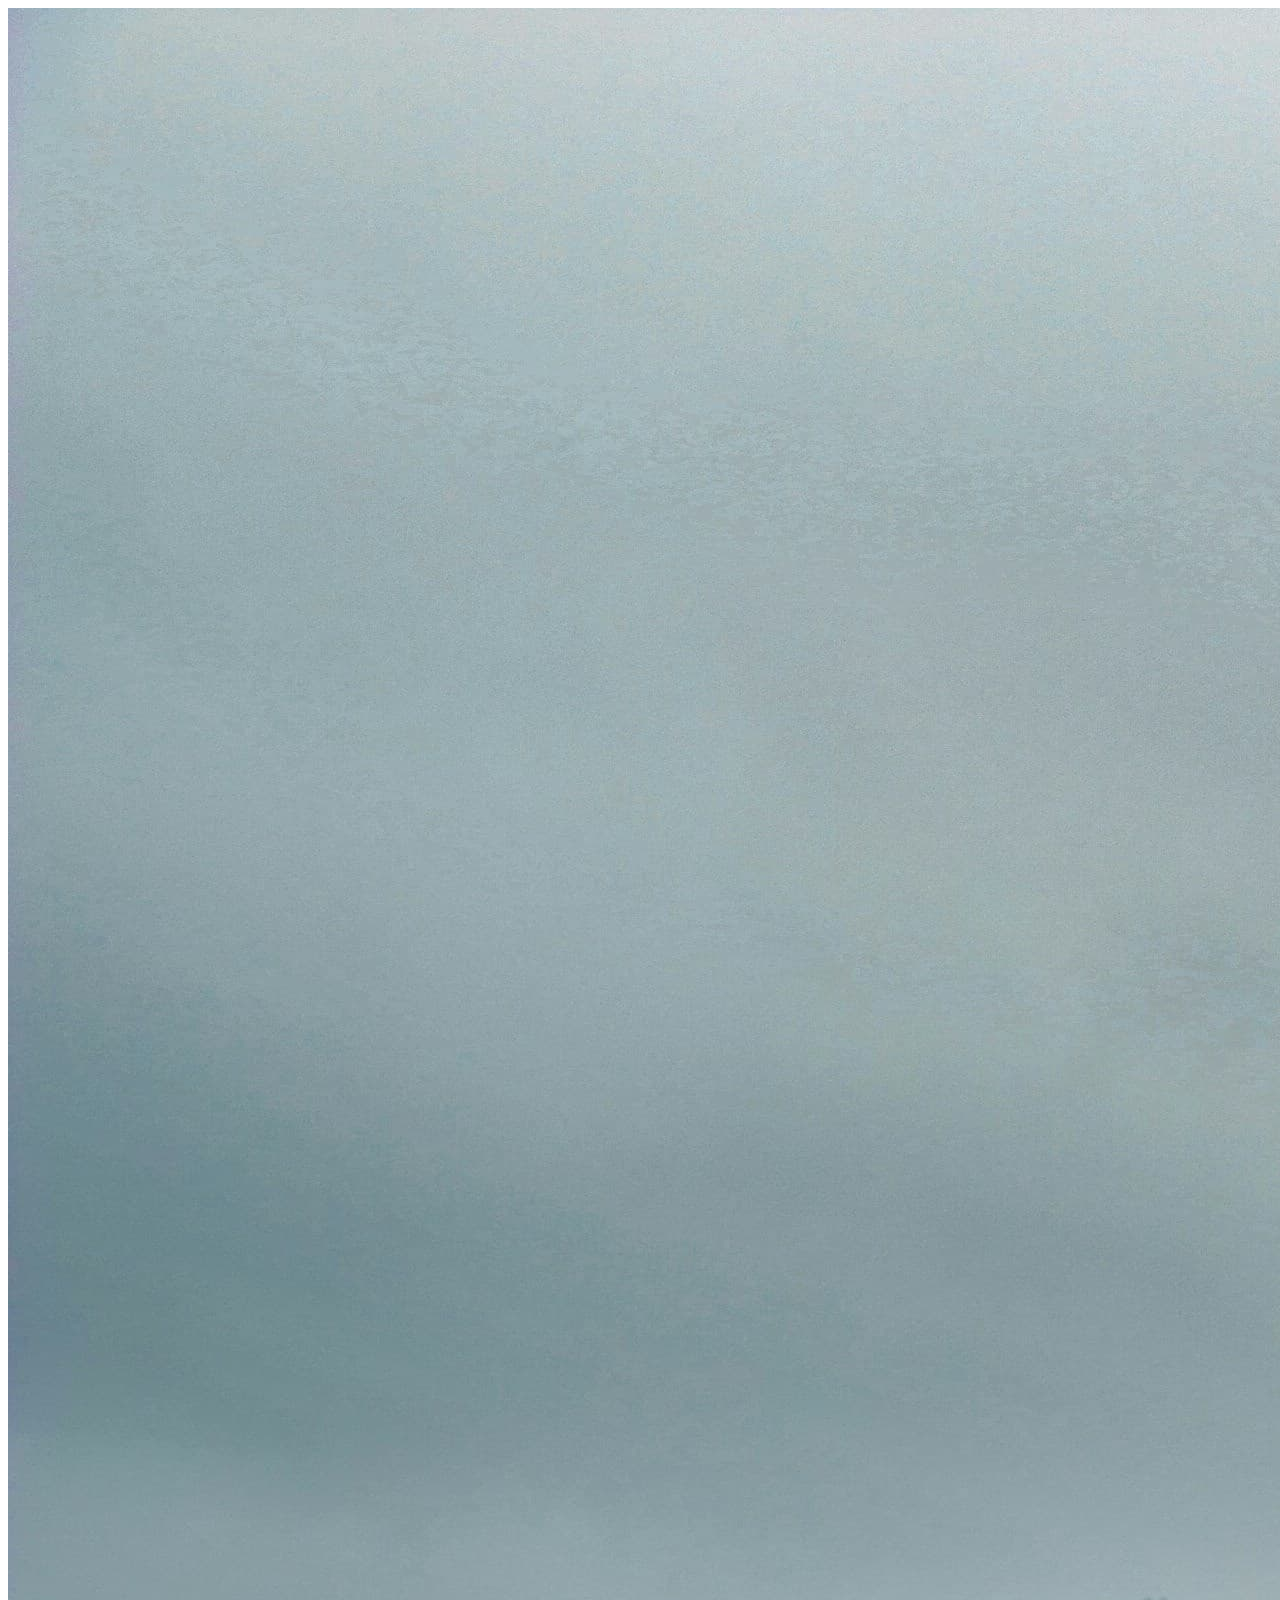
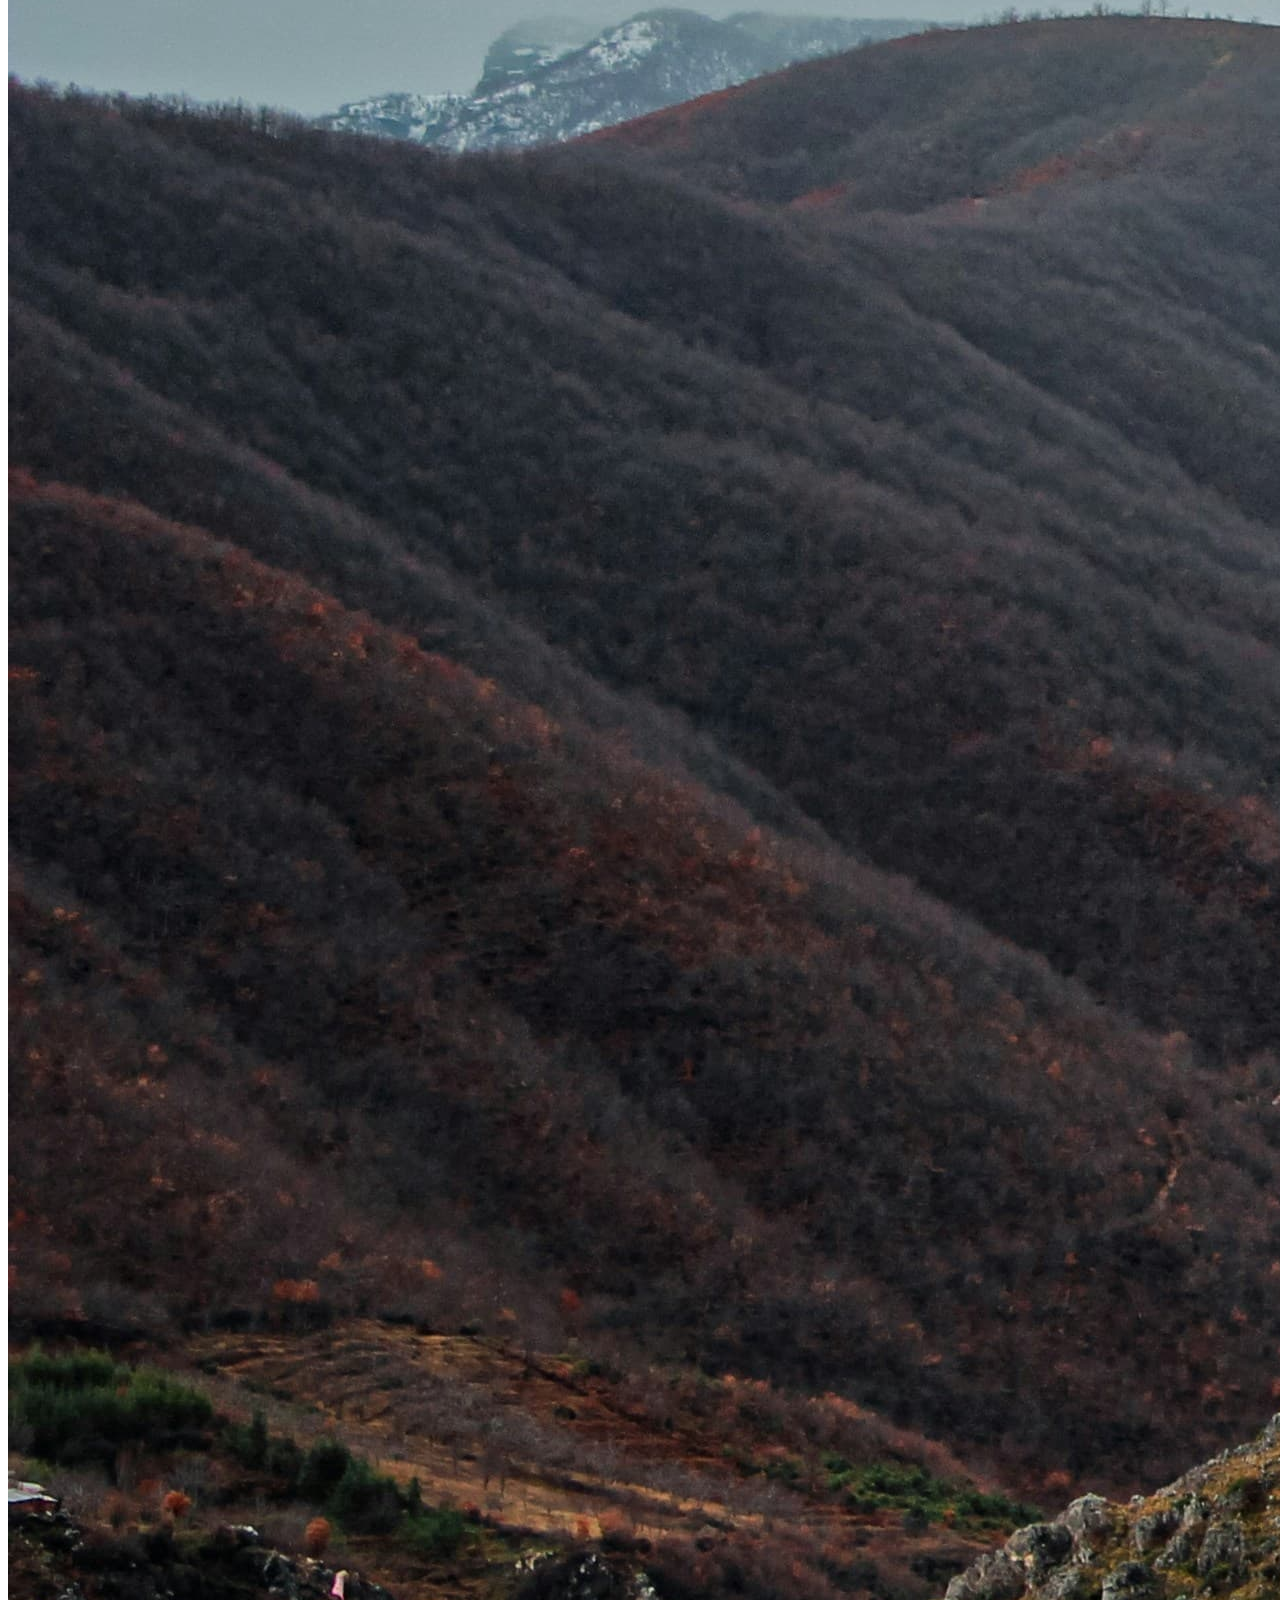
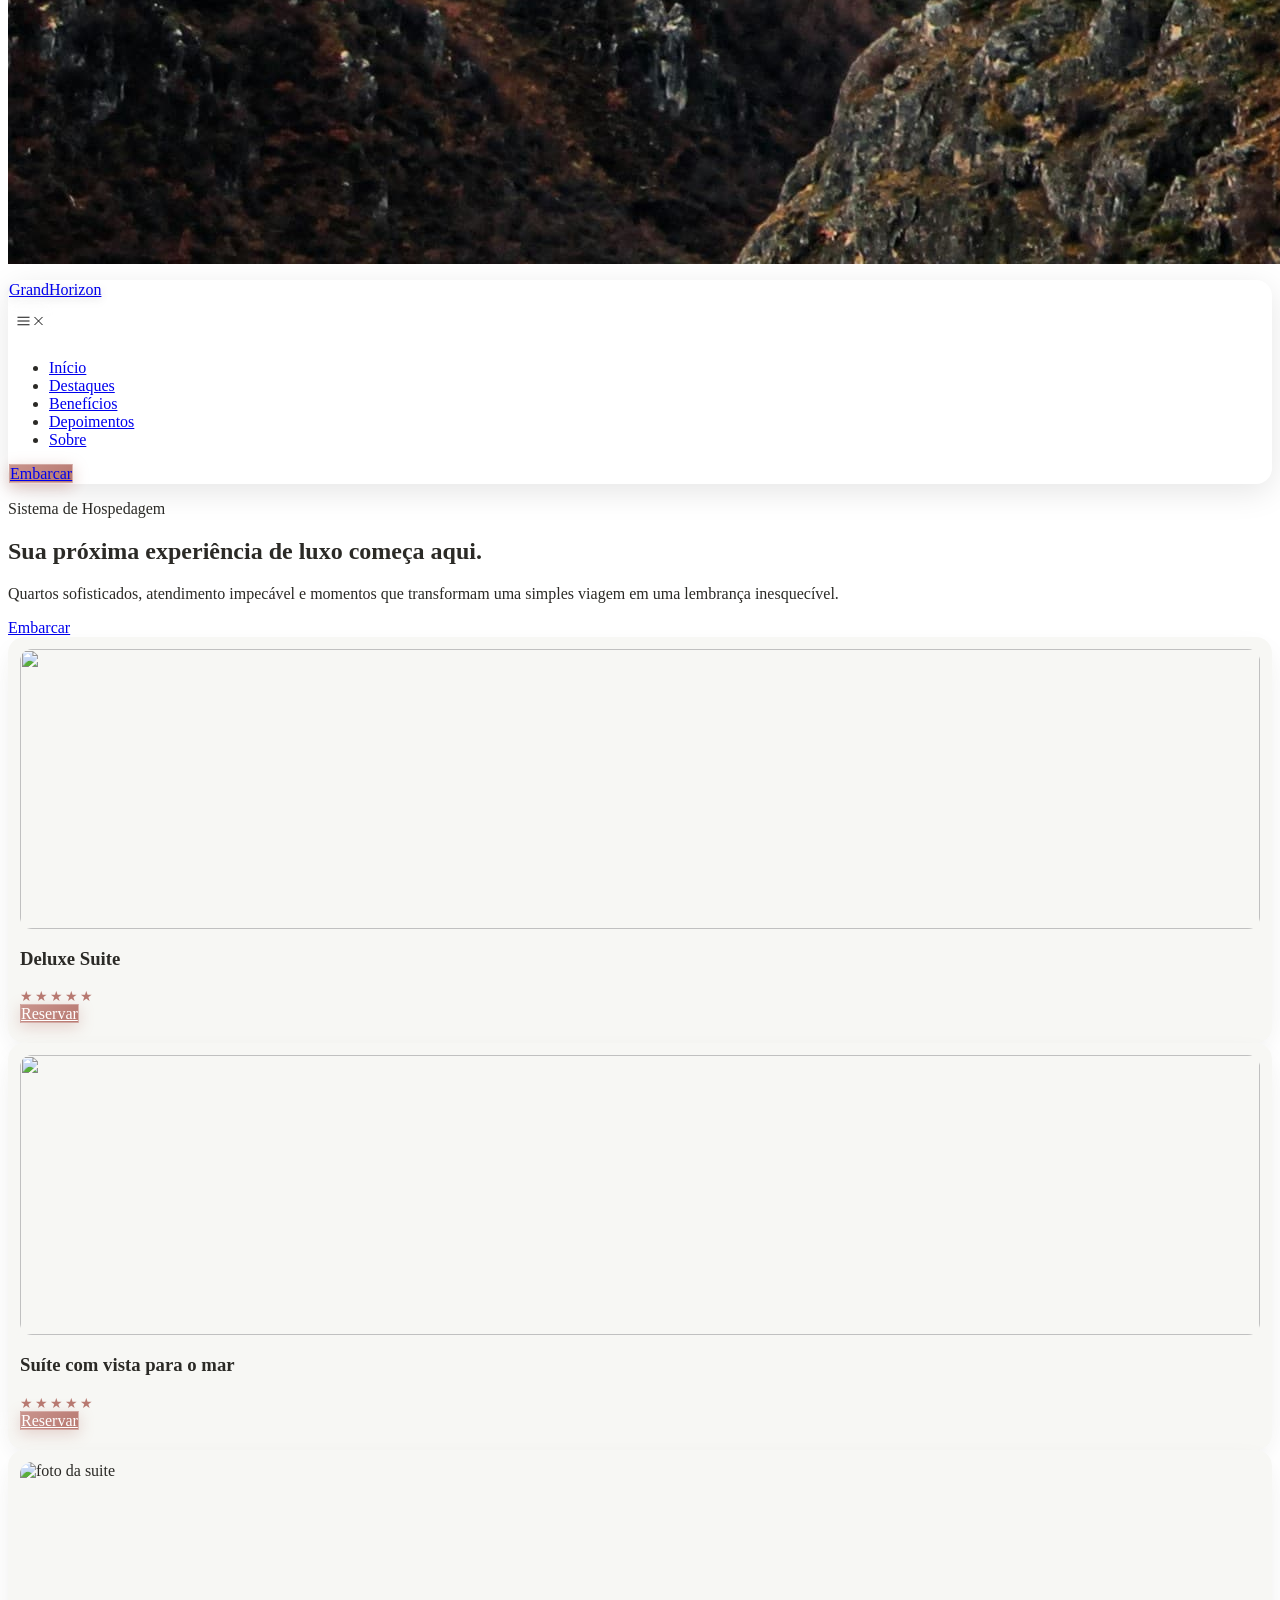
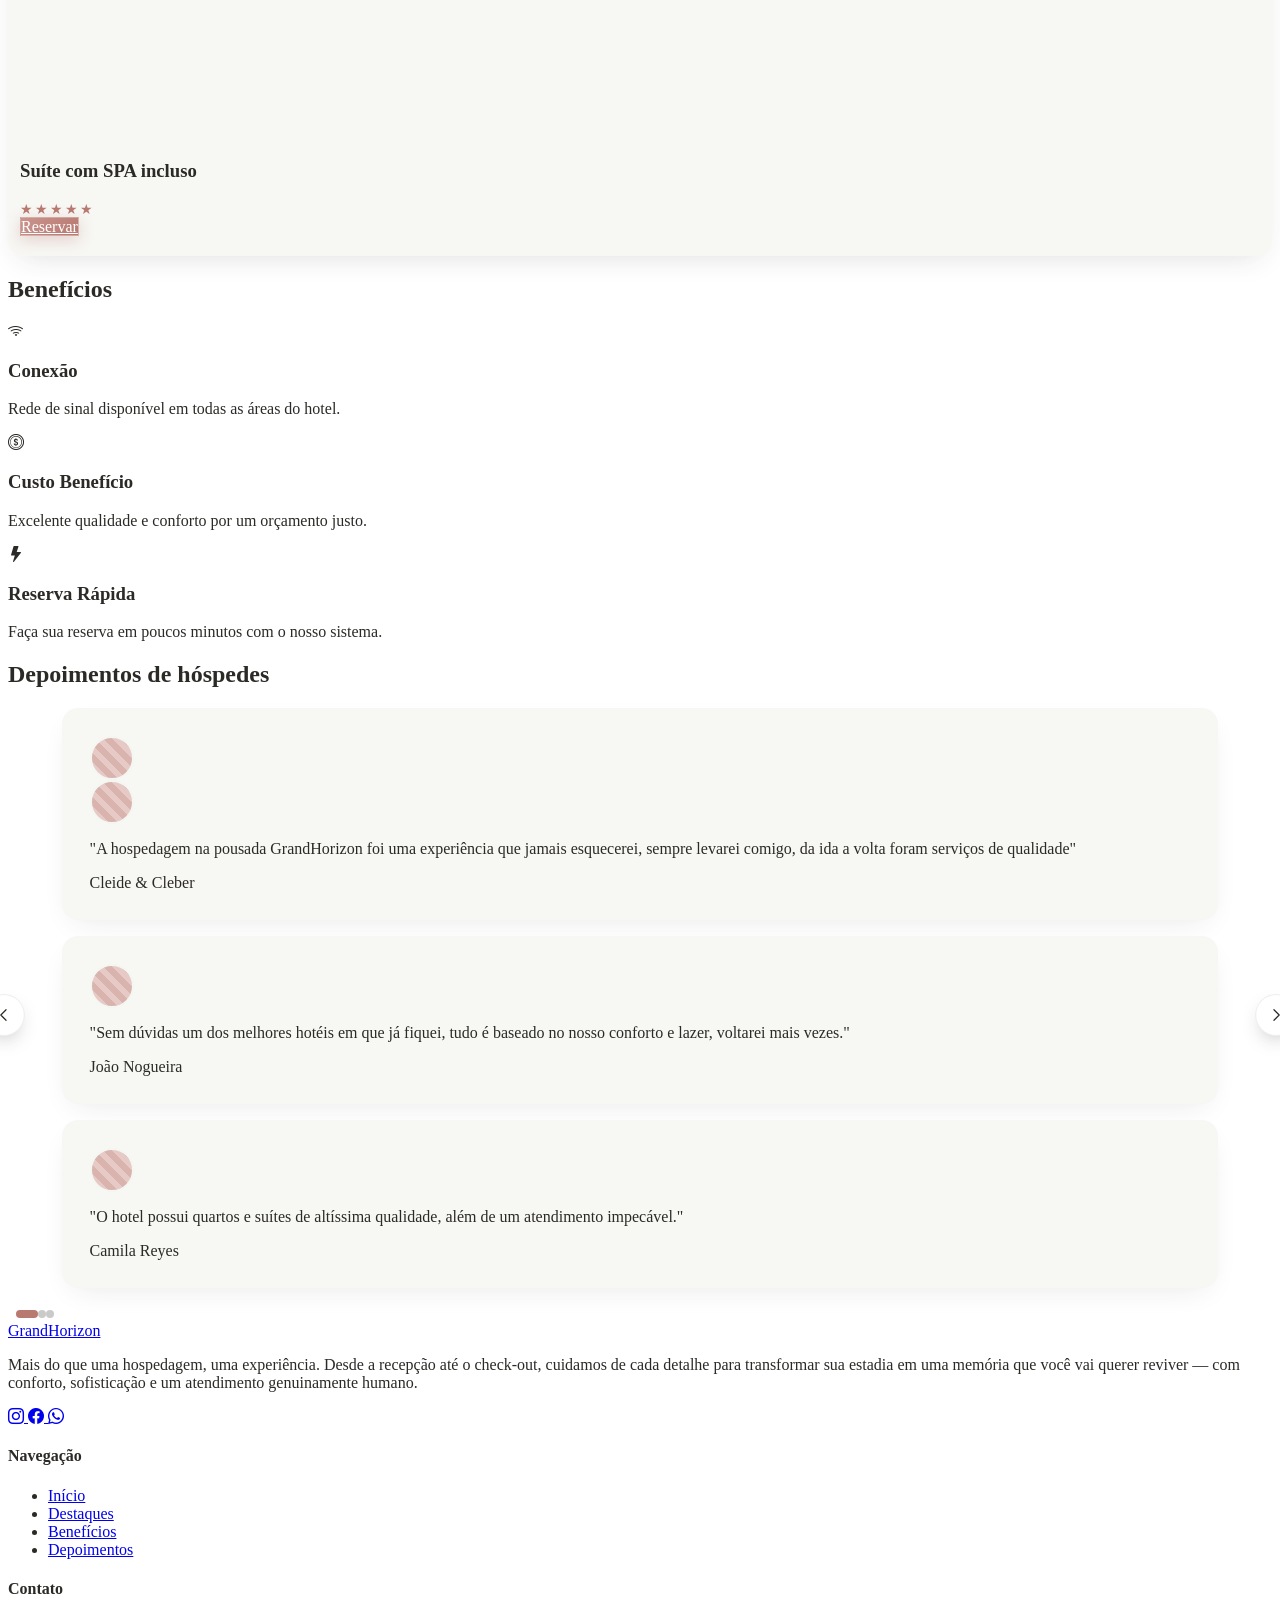
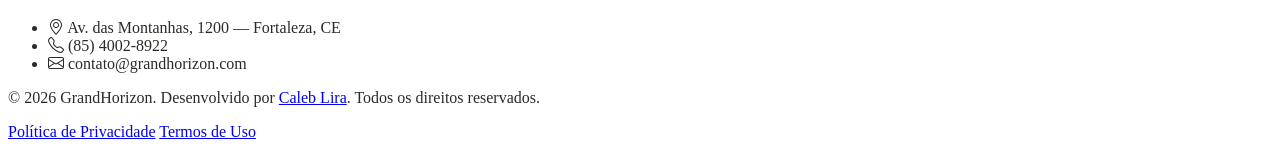
==== src/index.html @ c6787433 "Adicionado animação no navbar" ====
<!DOCTYPE html>
<html lang="pt-BR">
<head>
    <meta charset="UTF-8">
    <meta name="viewport" content="width=device-width, initial-scale=1.0">
    <title>Grand Horizon | A sua estada</title>
    <meta name="description" content="Grand Horizon, agência de hospedagem que oferece experiências de luxo, conforto e sofisticação para viajantes exigentes.">
    <meta name="author" content="Caleb Lira">
    <script src="https://cdn.tailwindcss.com"></script>
    <link rel="preconnect" href="https://fonts.googleapis.com">
    <link rel="preconnect" href="https://fonts.gstatic.com" crossorigin>
    <link href="https://fonts.googleapis.com/css2?family=Cormorant+Garamond:ital,wght@0,400;0,500;0,600;1,400&family=Jost:wght@300;400;500&display=swap" rel="stylesheet">
    <link rel="stylesheet" href="style.css">
    <link rel="shortcut icon" href="assets/favicon.png" type="image/x-icon">
    <link rel="stylesheet" href="https://cdn.jsdelivr.net/npm/bootstrap-icons@1.13.1/font/bootstrap-icons.min.css">
 
<script>
  tailwind.config = {
    theme: {
      extend: {
        colors: {
          sage: {
            50:  '#f4f6f2',
            100: '#e4e9df',
            200: '#d3ddca',
            300: '#b9c7ac',
            400: '#94a884',
            900: '#232a1f',
          },
          clay: {
            300: '#d9b3ae',
            400: '#c9948d',
            500: '#b87971',
          },
          ink: '#2b2a26',
        },
        fontFamily: {
          serif: ['"Cormorant Garamond"', 'serif'],
          sans: ['"Jost"', 'sans-serif'],
        },
      },
    },
  };
</script>
</head>
<body class="bg-sage-100 text-ink font-sans antialiased">
 
  <section class="relative overflow-hidden min-h-screen flex flex-col" id="home">

    <img src="assets/hero.jpg" class=" absolute inset-0 -z-10 w-full h-full object-cover" data-img="hero-bg" aria-label="Imagem de fundo: montanhas com neblina">
    <div class="absolute inset-0 -z-10 bg-gradient-to-b from-black/35 via-black/10 to-sage-100"></div>
 
    <!-- NAV -->
    <header class="fixed top-0 left-0 right-0 z-50 navbar-fade">
      <nav class="navbar-glass max-w-6xl mx-auto flex items-center justify-between px-6 md:px-10 py-4 md:py-5 text-white">
        <a href="#" class="logo-glass font-serif text-3xl tracking-wide text-white font-bold">GrandHorizon</a>

        <button id="menu-toggle" class="menu-toggle-btn md:hidden text-white" aria-label="Abrir menu" aria-expanded="false">
          <svg class="menu-icon" width="26" height="26" viewBox="0 0 24 24" fill="none" stroke="currentColor" stroke-width="1.5">
            <path d="M3 6h18M3 12h18M3 18h18" stroke-linecap="round"/>
          </svg>
          <svg class="close-icon hidden" width="26" height="26" viewBox="0 0 24 24" fill="none" stroke="currentColor" stroke-width="1.5">
            <path d="M18 6L6 18M6 6l12 12" stroke-linecap="round" stroke-linejoin="round"/>
          </svg>
        </button>

        <ul class="nav-links hidden md:flex items-center gap-8 text-sm text-white/90">
          <li><a href="#home" class="nav-link">Início</a></li>
          <li><a href="#tracking" class="nav-link">Destaques</a></li>
          <li><a href="#bene" class="nav-link">Benefícios</a></li>
          <li><a href="#feedbacks" class="nav-link">Depoimentos</a></li>
          <li><a href="#about" class="nav-link">Sobre</a></li>
        </ul>

        <a href="login/login.html" target="_blank" class="cta-button hidden md:inline-block text-white text-sm px-6 py-2.5 rounded-full transition-all duration-300">
          Embarcar
        </a>
      </nav>

      <ul id="mobile-menu" class="mobile-menu hidden md:hidden flex-col gap-4 px-6 pb-6 text-white/90 text-sm">
        <li><a href="#home" class="mobile-nav-link">Início</a></li>
        <li><a href="#tracking" class="mobile-nav-link">Destaques</a></li>
        <li><a href="#bene" class="mobile-nav-link">Benefícios</a></li>
        <li><a href="#feedbacks" class="mobile-nav-link">Depoimentos</a></li>
        <li><a href="#about" class="mobile-nav-link">Sobre</a></li>
        <li><a href="login/login.html" target="_blank" class="mobile-cta inline-block px-6 py-2.5 rounded-full w-max text-center">Embarcar</a></li>
      </ul>
    </header>
 
    <div class="relative z-10 max-w-3xl mx-auto text-center px-6 pt-16 pb-40 md:pt-24 md:pb-56 mt-10">
      <p class="uppercase tracking-[0.3em] text-xs md:text-sm text-white/80 mb-4 reveal">Sistema de Hospedagem</p>
      <h1 class="font-serif text-white text-5xl md:text-7xl leading-[1.05] mb-6 reveal">
        Sua próxima experiência de luxo começa aqui.
      </h1>
      <p class="text-white/85 text-sm md:text-base max-w-xl mx-auto mb-9 leading-relaxed reveal">
        Quartos sofisticados, atendimento impecável e momentos que transformam uma simples viagem em uma lembrança inesquecível.
      </p>
      <a href="login/login.html" target="_blank"
         class="inline-block bg-clay-400/90 hover:bg-clay-500 text-white text-sm tracking-wide px-8 py-3 rounded-full transition-colors reveal-scale">
        Embarcar
      </a>
    </div>
 
  </section>
 
  <section id="tracking" class="relative z-10 max-w-6xl mx-auto px-6 md:px-10 -mt-24 md:-mt-32 pb-20 reveal">
    <div class="grid grid-cols-1 sm:grid-cols-3 gap-6 reveal-stagger">
 
      <article class="room-card">
        <img src="https://images.unsplash.com/photo-1737517302831-e7b8a8eaa97c?q=80&w=870&auto=format&fit=crop&ixlib=rb-4.1.0&ixid=M3wxMjA3fDB8MHxwaG90by1wYWdlfHx8fGVufDB8fHx8fA%3D%3D" alt="">
        <h3 class="font-serif text-2xl mt-4 text-center">Deluxe Suite</h3>
        <div class="stars text-center" aria-label="4 de 5 estrelas">★★★★★</div>
        <a href="" class="room-cta mt-4 w-full inline-block text-center text-sm px-6 py-2.5 rounded-full transition-all duration-300">
          Reservar
        </a>
      </article>
 
      <article class="room-card">
        <img src="https://plus.unsplash.com/premium_photo-1661962688308-2b00b88b9765?q=80&w=774&auto=format&fit=crop&ixlib=rb-4.1.0&ixid=M3wxMjA3fDB8MHxwaG90by1wYWdlfHx8fGVufDB8fHx8fA%3D%3D" alt="">
        <h3 class="font-serif text-2xl mt-4 text-center">Suíte com vista para o mar</h3>
        <div class="stars text-center" aria-label="4 de 5 estrelas">★★★★★</div>
        <a href="" class="room-cta mt-4 w-full inline-block text-center text-sm px-6 py-2.5 rounded-full transition-all duration-300">
          Reservar
        </a>
      </article>
 
      <article class="room-card">
        <img src="https://plus.unsplash.com/premium_photo-1661875135365-16aab794632f?q=80&w=653&auto=format&fit=crop&ixlib=rb-4.1.0&ixid=M3wxMjA3fDB8MHxwaG90by1wYWdlfHx8fGVufDB8fHx8fA%3D%3D" alt="foto da suite">
        <h3 class="font-serif text-2xl mt-4 text-center">Suíte com SPA incluso</h3>
        <div class="stars text-center" aria-label="4 de 5 estrelas">★★★★★</div>
        <a href="" class="room-cta mt-4 w-full inline-block text-center text-sm px-6 py-2.5 rounded-full transition-all duration-300">
          Reservar
        </a>
      </article>
 
    </div>
  </section>

  <section id="bene" class="max-w-5xl mx-auto px-6 md:px-10 py-10 md:py-16 text-center reveal">
    <h2 class="font-serif text-4xl md:text-5xl mb-14">Benefícios</h2>

    <div class="grid grid-cols-1 sm:grid-cols-3 gap-12 reveal-stagger">
      <div class="treatment">
        <i class="bi bi-wifi text-3xl reveal-scale"></i>
        <h3 class="font-serif text-xl mb-2">Conexão</h3>
        <p class="text-sm text-ink/60 max-w-[220px] mx-auto leading-relaxed">
          Rede de sinal disponível em todas as áreas do hotel.
        </p>
      </div>

      <div class="treatment">
        <i class="bi bi-coin text-3xl reveal-scale"></i>
        <h3 class="font-serif text-xl mb-2">Custo Benefício</h3>
        <p class="text-sm text-ink/60 max-w-[220px] mx-auto leading-relaxed">
          Excelente qualidade e conforto por um orçamento justo.
        </p>
      </div>

      <div class="treatment">
        <i class="bi bi-lightning-fill text-3xl reveal-scale"></i>
        <h3 class="font-serif text-xl mb-2">Reserva Rápida</h3>
        <p class="text-sm text-ink/60 max-w-[220px] mx-auto leading-relaxed">
          Faça sua reserva em poucos minutos com o nosso sistema.
        </p>
      </div>
    </div>
  </section>
 
  <section id="feedbacks" class="max-w-5xl mx-auto px-6 md:px-10 py-16 md:py-24 mt-10 reveal">
    <h2 class="font-serif text-center text-4xl md:text-5xl mb-14">Depoimentos de hóspedes</h2>
 
    <div class="testimonial-carousel relative reveal-scale" tabindex="0" aria-roledescription="carrossel" aria-label="Depoimentos de hóspedes">
 
      <button type="button" id="testimonial-prev" aria-label="Depoimento anterior"
        class="carousel-btn carousel-btn--prev">
        <svg width="18" height="18" viewBox="0 0 24 24" fill="none" stroke="currentColor" stroke-width="1.6">
          <path d="M15 5l-7 7 7 7" stroke-linecap="round" stroke-linejoin="round"/>
        </svg>
      </button>
 
      <div class="carousel-viewport overflow-hidden">
        <div id="testimonial-track" class="carousel-track flex">
 
          <div class="carousel-slide">
            <blockquote class="testimonial">
              <div class="flex items-center gap-3 mb-4">
                <div class="avatar-placeholder" data-img="avatar-1" aria-label="Foto do hóspede 1"></div>
                <div class="avatar-placeholder -ml-4" data-img="avatar-2" aria-label="Foto do hóspede 2"></div>
              </div>
              <p class="italic text-sm md:text-base leading-relaxed mb-4">
                "A hospedagem na pousada GrandHorizon foi uma experiência que jamais esquecerei, sempre levarei comigo, da ida a volta foram serviços de qualidade"
              </p>
              <footer class="text-sm font-medium">Cleide &amp; Cleber</footer>
            </blockquote>
          </div>
 
          <div class="carousel-slide">
            <blockquote class="testimonial">
              <div class="flex items-center gap-3 mb-4">
                <div class="avatar-placeholder" data-img="avatar-3" aria-label="Foto do hóspede 3"></div>
              </div>
              <p class="italic text-sm md:text-base leading-relaxed mb-4">
                "Sem dúvidas um dos melhores hotéis em que já fiquei, tudo é baseado no nosso conforto e lazer, voltarei mais vezes."
              </p>
              <footer class="text-sm font-medium">João Nogueira</footer>
            </blockquote>
          </div>
 
          <div class="carousel-slide">
            <blockquote class="testimonial">
              <div class="flex items-center gap-3 mb-4">
                <div class="avatar-placeholder" data-img="avatar-4" aria-label="Foto do hóspede 4"></div>
              </div>
              <p class="italic text-sm md:text-base leading-relaxed mb-4">
                "O hotel possui quartos e suítes de altíssima qualidade, além de um atendimento impecável."
              </p>
              <footer class="text-sm font-medium">Camila Reyes</footer>
            </blockquote>
          </div>
 
        </div>
      </div>
 
      <button type="button" id="testimonial-next" aria-label="Próximo depoimento"
        class="carousel-btn carousel-btn--next">
        <svg width="18" height="18" viewBox="0 0 24 24" fill="none" stroke="currentColor" stroke-width="1.6">
          <path d="M9 5l7 7-7 7" stroke-linecap="round" stroke-linejoin="round"/>
        </svg>
      </button>
 
      <div id="testimonial-dots" class="flex items-center justify-center gap-2 mt-8"></div>
    </div>
  </section>
 
  <footer class="relative bg-sage-900 text-sage-100 pt-16 pb-8 mt-10 overflow-hidden reveal" id="about">
    <div class="absolute -top-24 -right-24 w-72 h-72 rounded-full bg-clay-400/10 blur-3xl"></div>
    <div class="absolute -bottom-32 -left-20 w-72 h-72 rounded-full bg-sage-400/10 blur-3xl"></div>

    <div class="relative max-w-6xl mx-auto px-6 md:px-10">
      <div class="grid grid-cols-1 md:grid-cols-4 gap-10 pb-12 border-b border-white/10 reveal-stagger">

        <div class="md:col-span-2">
          <a href="#" class="font-serif text-3xl text-white">GrandHorizon</a>
          <p class="text-sm text-sage-100/70 leading-relaxed mt-4 max-w-sm">
            Mais do que uma hospedagem, uma experiência. Desde a recepção até o check-out,
            cuidamos de cada detalhe para transformar sua estadia em uma memória que você
            vai querer reviver — com conforto, sofisticação e um atendimento genuinamente humano.
          </p>
          <div class="flex items-center gap-4 mt-6">
            <a href="#" aria-label="Instagram" class="footer-social">
              <i class="bi bi-instagram"></i>
            </a>
            <a href="#" aria-label="Facebook" class="footer-social">
              <i class="bi bi-facebook"></i>
            </a>
            <a href="#" aria-label="WhatsApp" class="footer-social">
              <i class="bi bi-whatsapp"></i>
            </a>
          </div>
        </div>

        <!-- Links rápidos -->
        <div>
          <h4 class="font-serif text-lg text-white mb-4">Navegação</h4>
          <ul class="space-y-2 text-sm text-sage-100/70">
            <li><a href="#home" class="hover:text-white transition-colors">Início</a></li>
            <li><a href="#tracking" class="hover:text-white transition-colors">Destaques</a></li>
            <li><a href="#bene" class="hover:text-white transition-colors">Benefícios</a></li>
            <li><a href="#feedbacks" class="hover:text-white transition-colors">Depoimentos</a></li>
          </ul>
        </div>

        <!-- Contato -->
        <div>
          <h4 class="font-serif text-lg text-white mb-4">Contato</h4>
          <ul class="space-y-3 text-sm text-sage-100/70">
            <li class="flex items-start gap-2">
              <i class="bi bi-geo-alt mt-0.5"></i>
              <span>Av. das Montanhas, 1200 — Fortaleza, CE</span>
            </li>
            <li class="flex items-center gap-2">
              <i class="bi bi-telephone"></i>
              <span>(85) 4002-8922</span>
            </li>
            <li class="flex items-center gap-2">
              <i class="bi bi-envelope"></i>
              <span>contato@grandhorizon.com</span>
            </li>
          </ul>
        </div>
      </div>

      <div class="flex flex-col md:flex-row items-center justify-between gap-4 pt-8 text-xs text-sage-100/50">
        <p>&copy; <span id="footer-year"></span> GrandHorizon. Desenvolvido por <a href="https://github.com/calebsv" class="text-white">Caleb Lira</a>. Todos os direitos reservados.</p>
        <div class="flex gap-6">
          <a href="#" class="hover:text-sage-100 transition-colors">Política de Privacidade</a>
          <a href="#" class="hover:text-sage-100 transition-colors">Termos de Uso</a>
        </div>
      </div>
    </div>
  </footer>
  
  <script src="script.js" type=""></script>
</body>
</html>
---- src/style.css ----
html {
  scroll-behavior: smooth;
}

body {
  color: #2b2a26;
}

.avatar-placeholder {
  width: 40px;
  height: 40px;
  border-radius: 9999px;
  background: repeating-linear-gradient(
    45deg,
    #d9b3ae,
    #d9b3ae 6px,
    #e7cac6 6px,
    #e7cac6 12px
  );
  border: 2px solid #f4f6f2;
}

.room-card {
  background: #f7f7f4;
  border-radius: 1rem;
  padding: 0.75rem 0.75rem 1.25rem;
  box-shadow: 0 10px 30px -12px rgba(43, 42, 38, 0.18);
  transition: transform 0.3s ease, box-shadow 0.3s ease;
}

.room-card:hover {
  transform: translateY(-5px);
  box-shadow: 0 15px 40px -12px rgba(43, 42, 38, 0.25);
}

.room-cta {
  background: linear-gradient(135deg, #c9948d, #b87971);
  color: white;
  border: 1px solid rgba(255, 255, 255, 0.3);
  box-shadow: 0 4px 15px rgba(184, 121, 113, 0.3);
  position: relative;
  overflow: hidden;
}

.room-cta::before {
  content: '';
  position: absolute;
  top: 0;
  left: -100%;
  width: 100%;
  height: 100%;
  background: linear-gradient(90deg, transparent, rgba(255, 255, 255, 0.2), transparent);
  transition: left 0.5s ease;
}

.room-cta:hover {
  background: linear-gradient(135deg, #d9b3ae, #c9948d);
  box-shadow: 0 6px 20px rgba(184, 121, 113, 0.5);
  transform: translateY(-2px);
}

.room-cta:hover::before {
  left: 100%;
}

.room-cta:active {
  transform: translateY(0);
}

.room-card img {
    width: 100%;
    height: 280px;
    object-fit: cover;
    display: block;
    border-radius: 12px;
}

.stars {
  margin-top: 0.35rem;
  color: #b87971;
  letter-spacing: 0.15em;
  font-size: 0.85rem;
}

.testimonial {
  background: #f7f7f4;
  border-radius: 1rem;
  padding: 1.75rem;
  box-shadow: 0 10px 30px -12px rgba(43, 42, 38, 0.12);
}

@media (prefers-reduced-motion: reduce) {
  .animate-bounce-slow {
    animation: none;
  }
}


.testimonial-carousel {
  padding: 0 0.5rem;
}
 
.carousel-viewport {
  border-radius: 1rem;
}
 
.carousel-track {
  transition: transform 0.6s cubic-bezier(0.65, 0, 0.35, 1);
  will-change: transform;
}
 
.carousel-slide {
  flex: 0 0 100%;
  max-width: 100%;
  padding: 0 0.35rem;
  box-sizing: border-box;
}
 
@media (prefers-reduced-motion: reduce) {
  .carousel-track {
    transition: none;
  }
}
 
.carousel-btn {
  position: absolute;
  top: 50%;
  width: 42px;
  height: 42px;
  display: flex;
  align-items: center;
  justify-content: center;
  border-radius: 9999px;
  background: #ffffff;
  color: #2b2a26;
  box-shadow: 0 8px 20px -8px rgba(43, 42, 38, 0.35);
  border: 1px solid rgba(43, 42, 38, 0.08);
  transition: background-color 0.25s ease, transform 0.25s ease, box-shadow 0.25s ease;
  z-index: 10;
  --btn-x: -50%;
  transform: translate(var(--btn-x), -50%);
}
 
.carousel-btn--prev {
  left: 0;
  --btn-x: -50%;
}
 
.carousel-btn--next {
  right: 0;
  --btn-x: 50%;
}
 
@media (min-width: 768px) {
  .carousel-btn--prev { --btn-x: -60%; }
  .carousel-btn--next { --btn-x: 60%; }
}
 
.carousel-btn:hover {
  background: #b87971;
  color: #ffffff;
  box-shadow: 0 10px 24px -8px rgba(184, 121, 113, 0.55);
}
 
.carousel-btn:active {
  transform: translate(var(--btn-x), -50%) scale(0.94);
}
 
.carousel-btn:focus-visible {
  outline: 2px solid #b87971;
  outline-offset: 3px;
}
 
.carousel-btn[data-disabled="true"] {
  opacity: 0.35;
  pointer-events: none;
}
 
.carousel-dot {
  width: 8px;
  height: 8px;
  border-radius: 9999px;
  background: rgba(43, 42, 38, 0.25);
  transition: background-color 0.3s ease, transform 0.3s ease, width 0.3s ease;
  cursor: pointer;
  border: none;
  padding: 0;
}
 
.carousel-dot:hover {
  background: rgba(43, 42, 38, 0.45);
}
 
.carousel-dot[aria-current="true"] {
  background: #b87971;
  width: 22px;
  border-radius: 9999px;
}
 
.treatment svg {
  color: #6b7a5e;
}

.navbar-glass {
  background: rgba(255, 255, 255, 0.08);
  backdrop-filter: blur(20px);
  -webkit-backdrop-filter: blur(20px);
  border: 1px solid rgba(255, 255, 255, 0.15);
  border-radius: 1rem;
  margin-top: 0.75rem;
  box-shadow: 0 8px 32px rgba(0, 0, 0, 0.1);
  transition: all 0.4s cubic-bezier(0.4, 0, 0.2, 1);
}

.navbar-glass:hover {
  background: rgba(255, 255, 255, 0.12);
  border-color: rgba(255, 255, 255, 0.25);
  box-shadow: 0 12px 40px rgba(0, 0, 0, 0.15);
}

.navbar-glass.scrolled {
  background: #50454526;
  backdrop-filter: blur(25px);
  -webkit-backdrop-filter: blur(25px);
  border-color: rgba(255, 255, 255, 0.3);
  box-shadow: 0 8px 32px rgba(0, 0, 0, 0.2);
  margin-top: 0.75rem;
}

.logo-glass {
  text-shadow: 0 2px 10px rgba(0, 0, 0, 0.2);
  transition: all 0.3s ease;
  position: relative;
}

.logo-glass::after {
  content: '';
  position: absolute;
  bottom: -2px;
  left: 0;
  width: 0;
  height: 2px;
  background: linear-gradient(90deg, #d9b3ae, #c9948d);
  transition: width 0.3s ease;
}

.logo-glass:hover::after {
  width: 100%;
}

.logo-glass:hover {
  text-shadow: 0 4px 20px rgba(0, 0, 0, 0.3);
  transform: translateY(-1px);
}

.nav-link {
  position: relative;
  padding: 0.5rem 0;
  transition: color 0.3s ease;
}

.nav-link::before {
  content: '';
  position: absolute;
  bottom: 0;
  left: 50%;
  width: 0;
  height: 2px;
  background: rgba(255, 255, 255, 0.8);
  transition: all 0.3s ease;
  transform: translateX(-50%);
}

.nav-link:hover {
  color: white;
}

.nav-link:hover::before {
  width: 100%;
}

.cta-button {
  background: linear-gradient(135deg, #c9948d, #b87971);
  border: 1px solid rgba(255, 255, 255, 0.3);
  box-shadow: 0 4px 15px rgba(184, 121, 113, 0.4);
  position: relative;
  overflow: hidden;
}

.cta-button::before {
  content: '';
  position: absolute;
  top: 0;
  left: -100%;
  width: 100%;
  height: 100%;
  background: linear-gradient(90deg, transparent, rgba(255, 255, 255, 0.2), transparent);
  transition: left 0.5s ease;
}

.cta-button:hover {
  background: linear-gradient(135deg, #d9b3ae, #c9948d);
  box-shadow: 0 6px 20px rgba(184, 121, 113, 0.6);
  transform: translateY(-2px);
}

.cta-button:hover::before {
  left: 100%;
}

.cta-button:active {
  transform: translateY(0);
}

.menu-toggle-btn {
  width: 44px;
  height: 44px;
  border-radius: 0.75rem;
  background: rgba(255, 255, 255, 0.1);
  backdrop-filter: blur(10px);
  border: 1px solid rgba(255, 255, 255, 0.2);
  transition: all 0.3s ease;
  display: flex;
  align-items: center;
  justify-content: center;
}

.menu-toggle-btn:hover {
  background: rgba(255, 255, 255, 0.2);
  transform: scale(1.05);
}

.menu-toggle-btn:active {
  transform: scale(0.95);
}

.menu-icon, .close-icon {
  transition: all 0.3s ease;
}

.mobile-menu {
  background: rgba(255, 255, 255, 0.12);
  backdrop-filter: blur(25px);
  -webkit-backdrop-filter: blur(25px);
  border: 1px solid rgba(255, 255, 255, 0.2);
  border-radius: 1rem;
  margin: 1rem 1.5rem 0;
  padding: 1.5rem;
  display: none;
}

.mobile-menu:not(.hidden) {
  display: flex;
  animation: mobileMenuOpen 0.4s cubic-bezier(0.4, 0, 0.2, 1) forwards;
}

@keyframes mobileMenuOpen {
  from {
    opacity: 0;
    transform: translateY(-20px) scale(0.95);
  }
  to {
    opacity: 1;
    transform: translateY(0) scale(1);
  }
}

.mobile-menu.hidden .mobile-cta {
  display: none;
}

.mobile-nav-link {
  display: block;
  padding: 0.875rem 1rem;
  transition: all 0.3s cubic-bezier(0.4, 0, 0.2, 1);
  border-radius: 0.5rem;
  margin-bottom: 0.25rem;
}

.mobile-menu:not(.hidden) .mobile-nav-link {
  animation: mobileNavItemIn 0.3s cubic-bezier(0.4, 0, 0.2, 1) forwards;
}

.mobile-menu:not(.hidden) .mobile-nav-link:nth-child(1) { animation-delay: 0.1s; }
.mobile-menu:not(.hidden) .mobile-nav-link:nth-child(2) { animation-delay: 0.15s; }
.mobile-menu:not(.hidden) .mobile-nav-link:nth-child(3) { animation-delay: 0.2s; }
.mobile-menu:not(.hidden) .mobile-nav-link:nth-child(4) { animation-delay: 0.25s; }
.mobile-menu:not(.hidden) .mobile-nav-link:nth-child(5) { animation-delay: 0.3s; }

.mobile-menu .mobile-nav-link {
  opacity: 0;
  transform: translateX(-15px);
}

@keyframes mobileNavItemIn {
  from {
    opacity: 0;
    transform: translateX(-15px);
  }
  to {
    opacity: 1;
    transform: translateX(0);
  }
}

.mobile-nav-link:hover {
  color: white;
  background: rgba(255, 255, 255, 0.15);
  transform: translateX(5px);
}

.mobile-cta {
  background: linear-gradient(135deg, #c9948d, #b87971);
  border: 1px solid rgba(255, 255, 255, 0.3);
  box-shadow: 0 4px 15px rgba(184, 121, 113, 0.4);
  margin-top: 0.5rem;
  transition: all 0.3s cubic-bezier(0.4, 0, 0.2, 1);
  text-align: center;
}

.mobile-menu .mobile-cta {
  opacity: 0;
  transform: translateX(-15px);
}

.mobile-menu:not(.hidden) .mobile-cta {
  animation: mobileNavItemIn 0.3s cubic-bezier(0.4, 0, 0.2, 1) forwards;
  animation-delay: 0.35s;
}

.mobile-cta:hover {
  background: linear-gradient(135deg, #d9b3ae, #c9948d);
  box-shadow: 0 6px 20px rgba(184, 121, 113, 0.6);
  transform: translateY(-2px) translateX(5px);
}

@media (max-width: 768px) {
  .navbar-glass {
    margin-top: 1rem;
    padding: 0.75rem 1rem;
  }

  .mobile-menu {
    margin: 0.75rem 1rem 0;
  }
}

.reveal {
  opacity: 0;
  transform: translateY(30px);
  transition: all 0.8s cubic-bezier(0.4, 0, 0.2, 1);
}

.reveal.active {
  opacity: 1;
  transform: translateY(0);
}

.reveal-left {
  opacity: 0;
  transform: translateX(-50px);
  transition: all 0.8s cubic-bezier(0.4, 0, 0.2, 1);
}

.reveal-left.active {
  opacity: 1;
  transform: translateX(0);
}

.reveal-right {
  opacity: 0;
  transform: translateX(50px);
  transition: all 0.8s cubic-bezier(0.4, 0, 0.2, 1);
}

.reveal-right.active {
  opacity: 1;
  transform: translateX(0);
}

.reveal-scale {
  opacity: 0;
  transform: scale(0.9);
  transition: all 0.8s cubic-bezier(0.4, 0, 0.2, 1);
}

.reveal-scale.active {
  opacity: 1;
  transform: scale(1);
}

.reveal-none {
  opacity: 0;
  transition: opacity 0.8s cubic-bezier(0.4, 0, 0.2, 1);
}

.reveal-none.active {
  opacity: 1;
}

.reveal-stagger > * {
  opacity: 0;
  transform: translateY(20px);
  transition: all 0.6s cubic-bezier(0.4, 0, 0.2, 1);
}

.reveal-stagger.active > *:nth-child(1) { transition-delay: 0.1s; }
.reveal-stagger.active > *:nth-child(2) { transition-delay: 0.2s; }
.reveal-stagger.active > *:nth-child(3) { transition-delay: 0.3s; }
.reveal-stagger.active > *:nth-child(4) { transition-delay: 0.4s; }
.reveal-stagger.active > *:nth-child(5) { transition-delay: 0.5s; }
.reveal-stagger.active > *:nth-child(6) { transition-delay: 0.6s; }

.reveal-stagger.active > * {
  opacity: 1;
  transform: translateY(0);
}

.reveal-stagger .reveal,
.reveal-stagger .reveal-left,
.reveal-stagger .reveal-right,
.reveal-stagger .reveal-scale,
.reveal-stagger .reveal-none {
  opacity: 0;
  transform: translateY(20px);
  transition: all 0.6s cubic-bezier(0.4, 0, 0.2, 1);
}

.reveal-stagger.active .reveal.active,
.reveal-stagger.active .reveal-left.active,
.reveal-stagger.active .reveal-right.active,
.reveal-stagger.active .reveal-scale.active,
.reveal-stagger.active .reveal-none.active {
  opacity: 1;
  transform: translateY(0);
}

@media (prefers-reduced-motion: reduce) {
  .reveal,
  .reveal-left,
  .reveal-right,
  .reveal-scale,
  .reveal-stagger > * {
    opacity: 1;
    transform: none;
    transition: none;
  }
}
 
.navbar-fade {
  opacity: 0;
  transform: translateY(-16px);
  animation: navFadeIn 0.9s ease-out forwards;
  animation-delay: 0.6s;
}

@keyframes navFadeIn {
  to {
    opacity: 1;
    transform: translateY(0);
  }
}
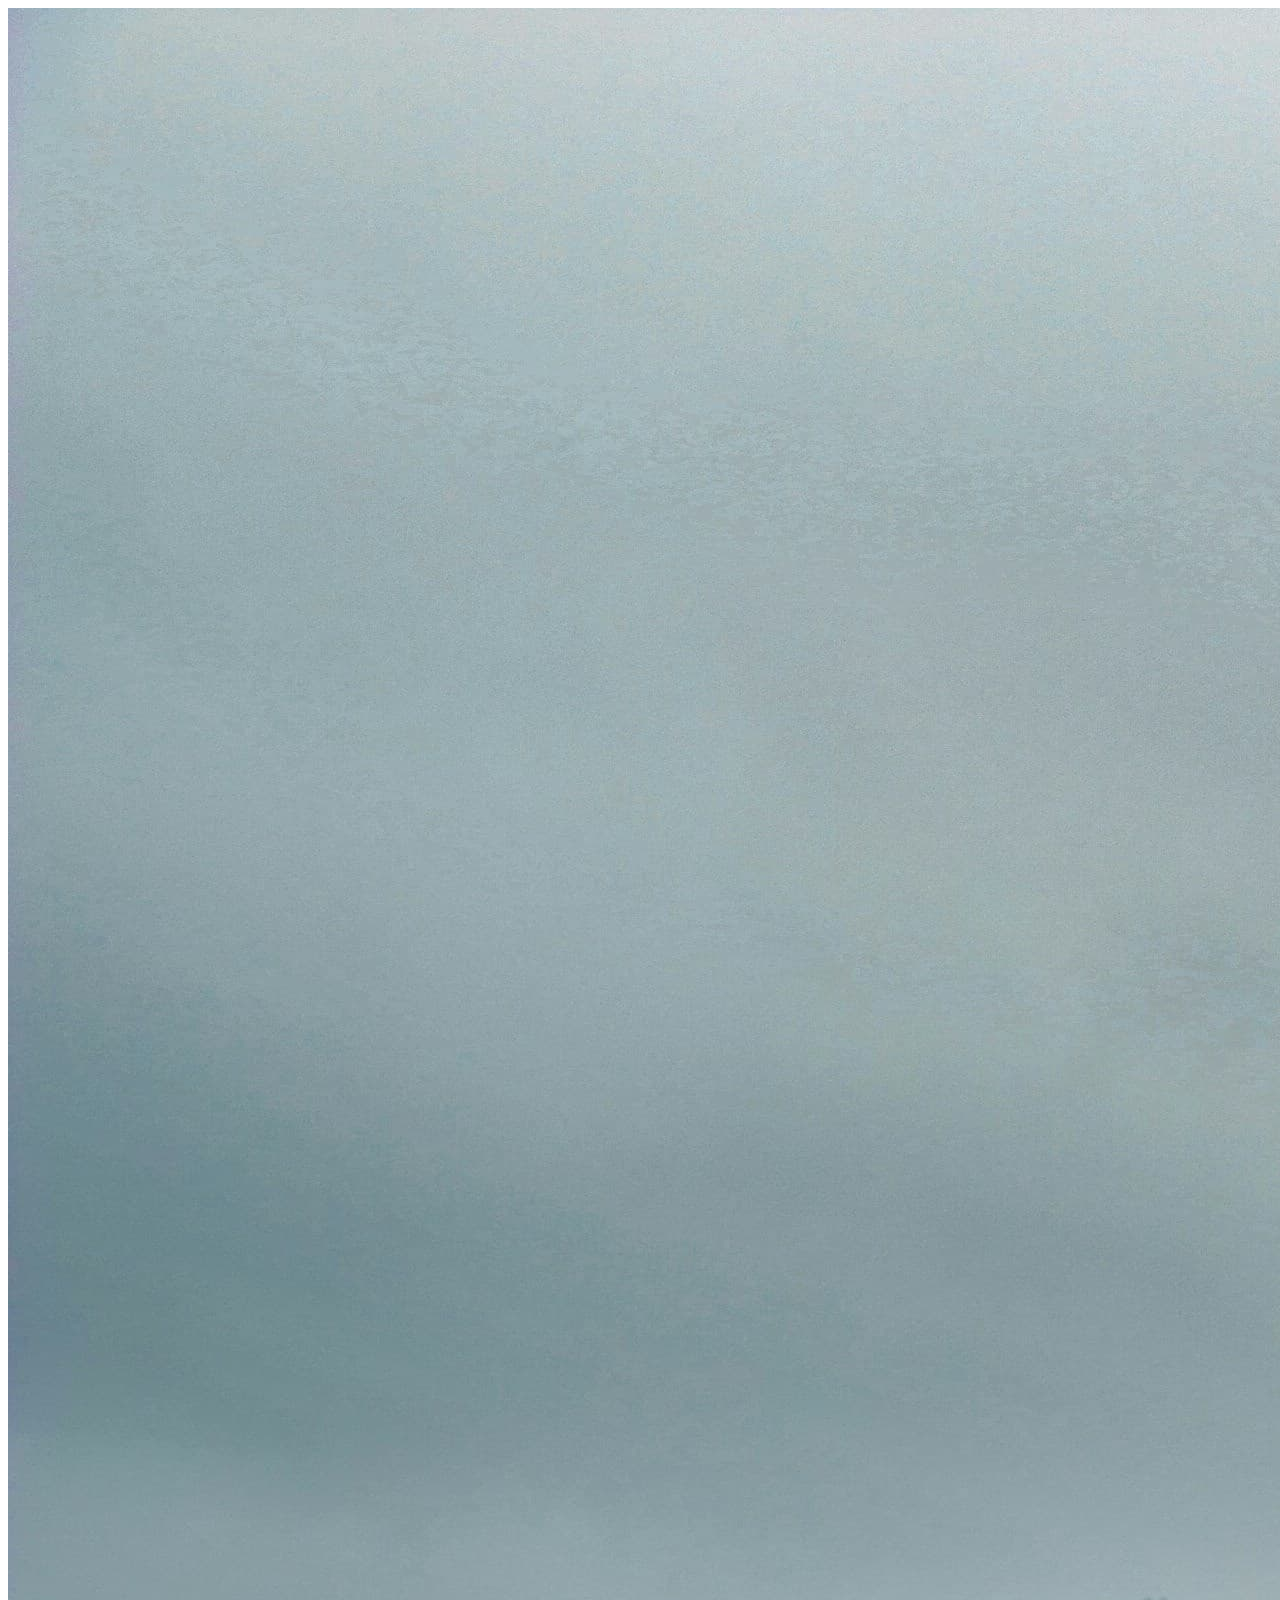
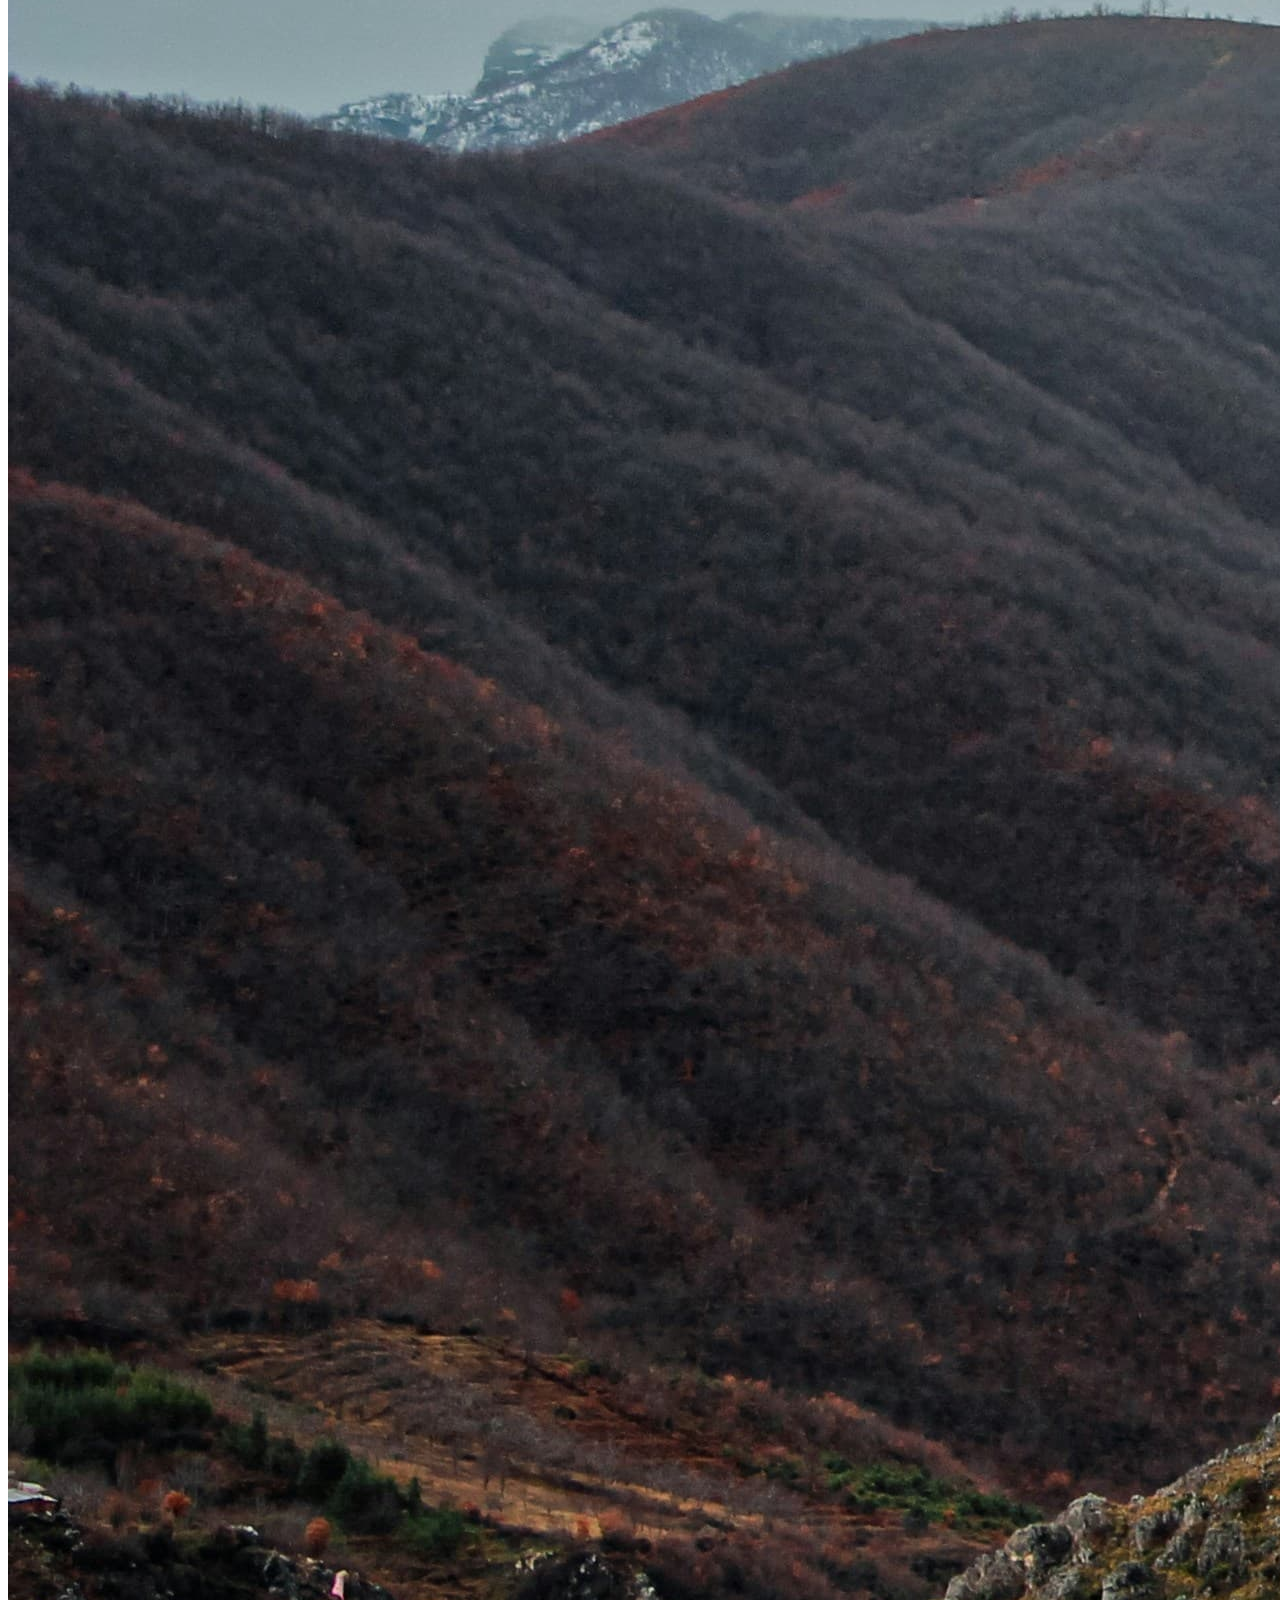
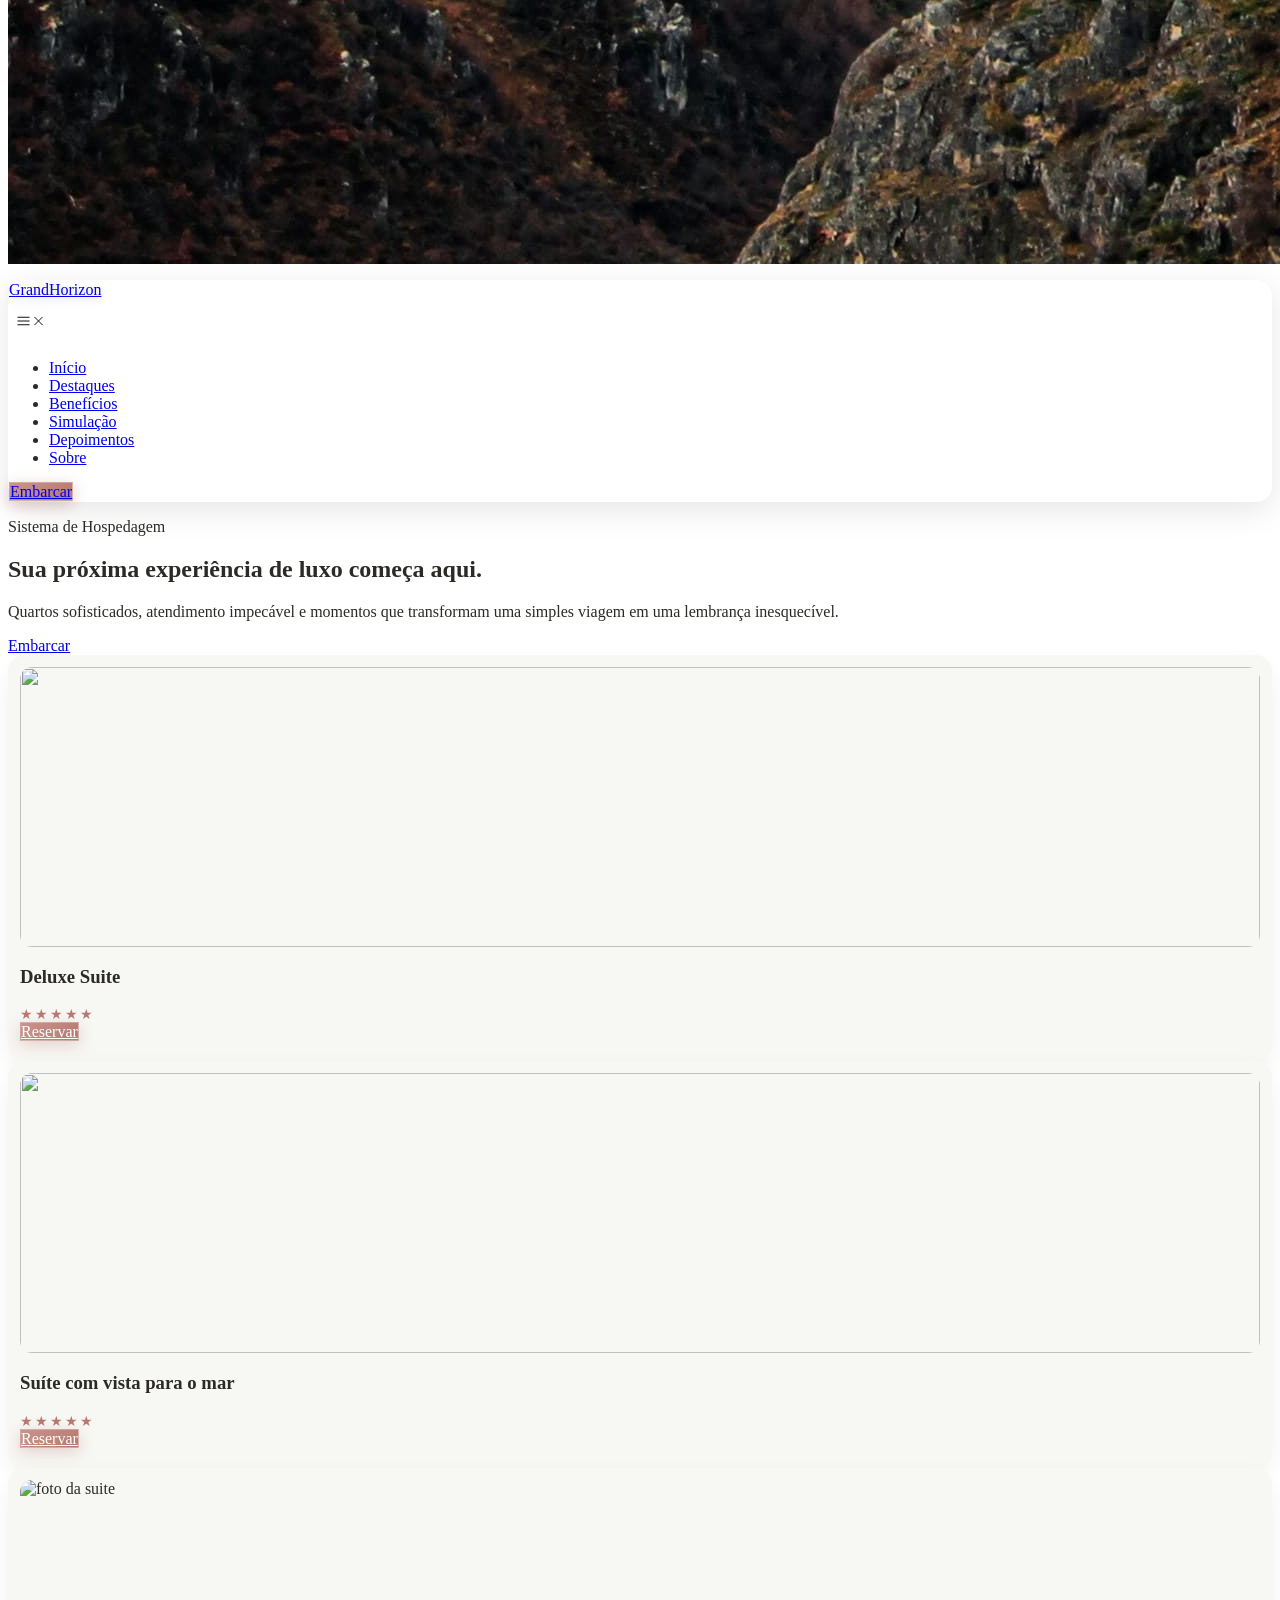
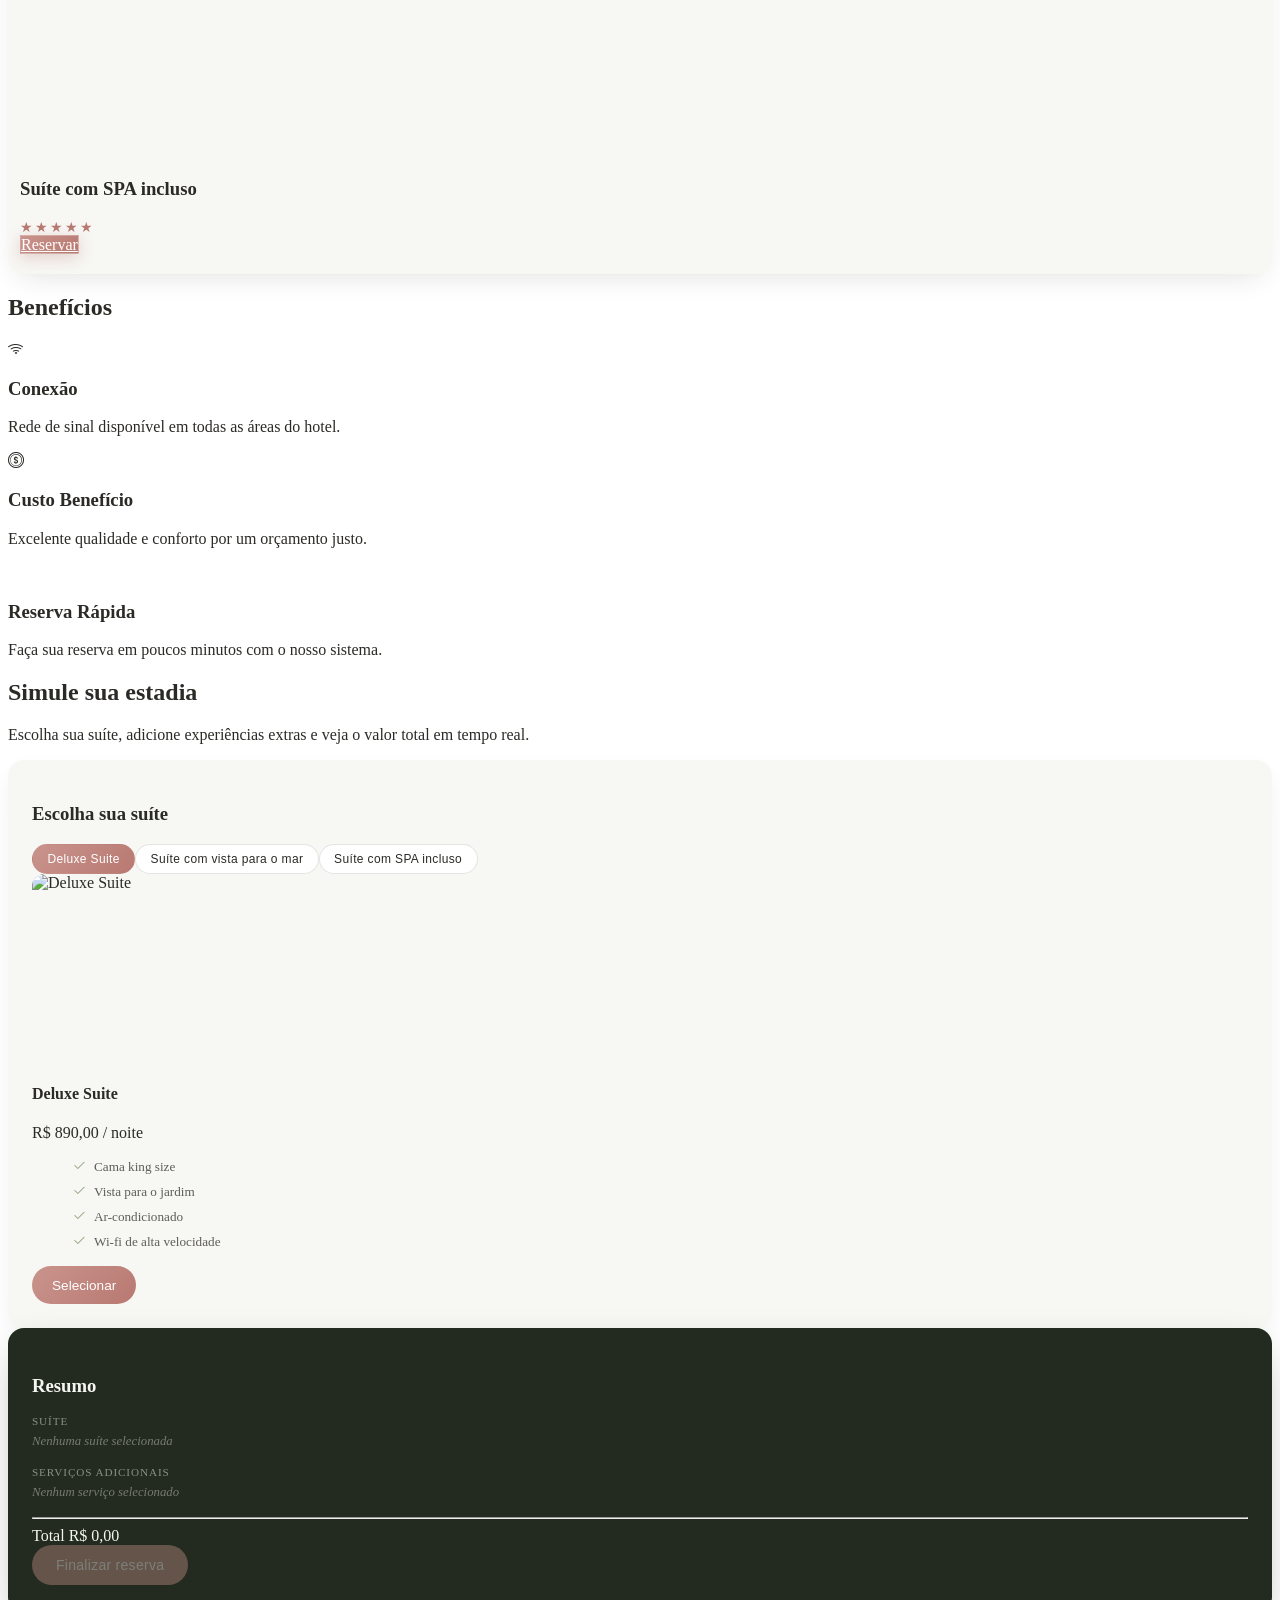
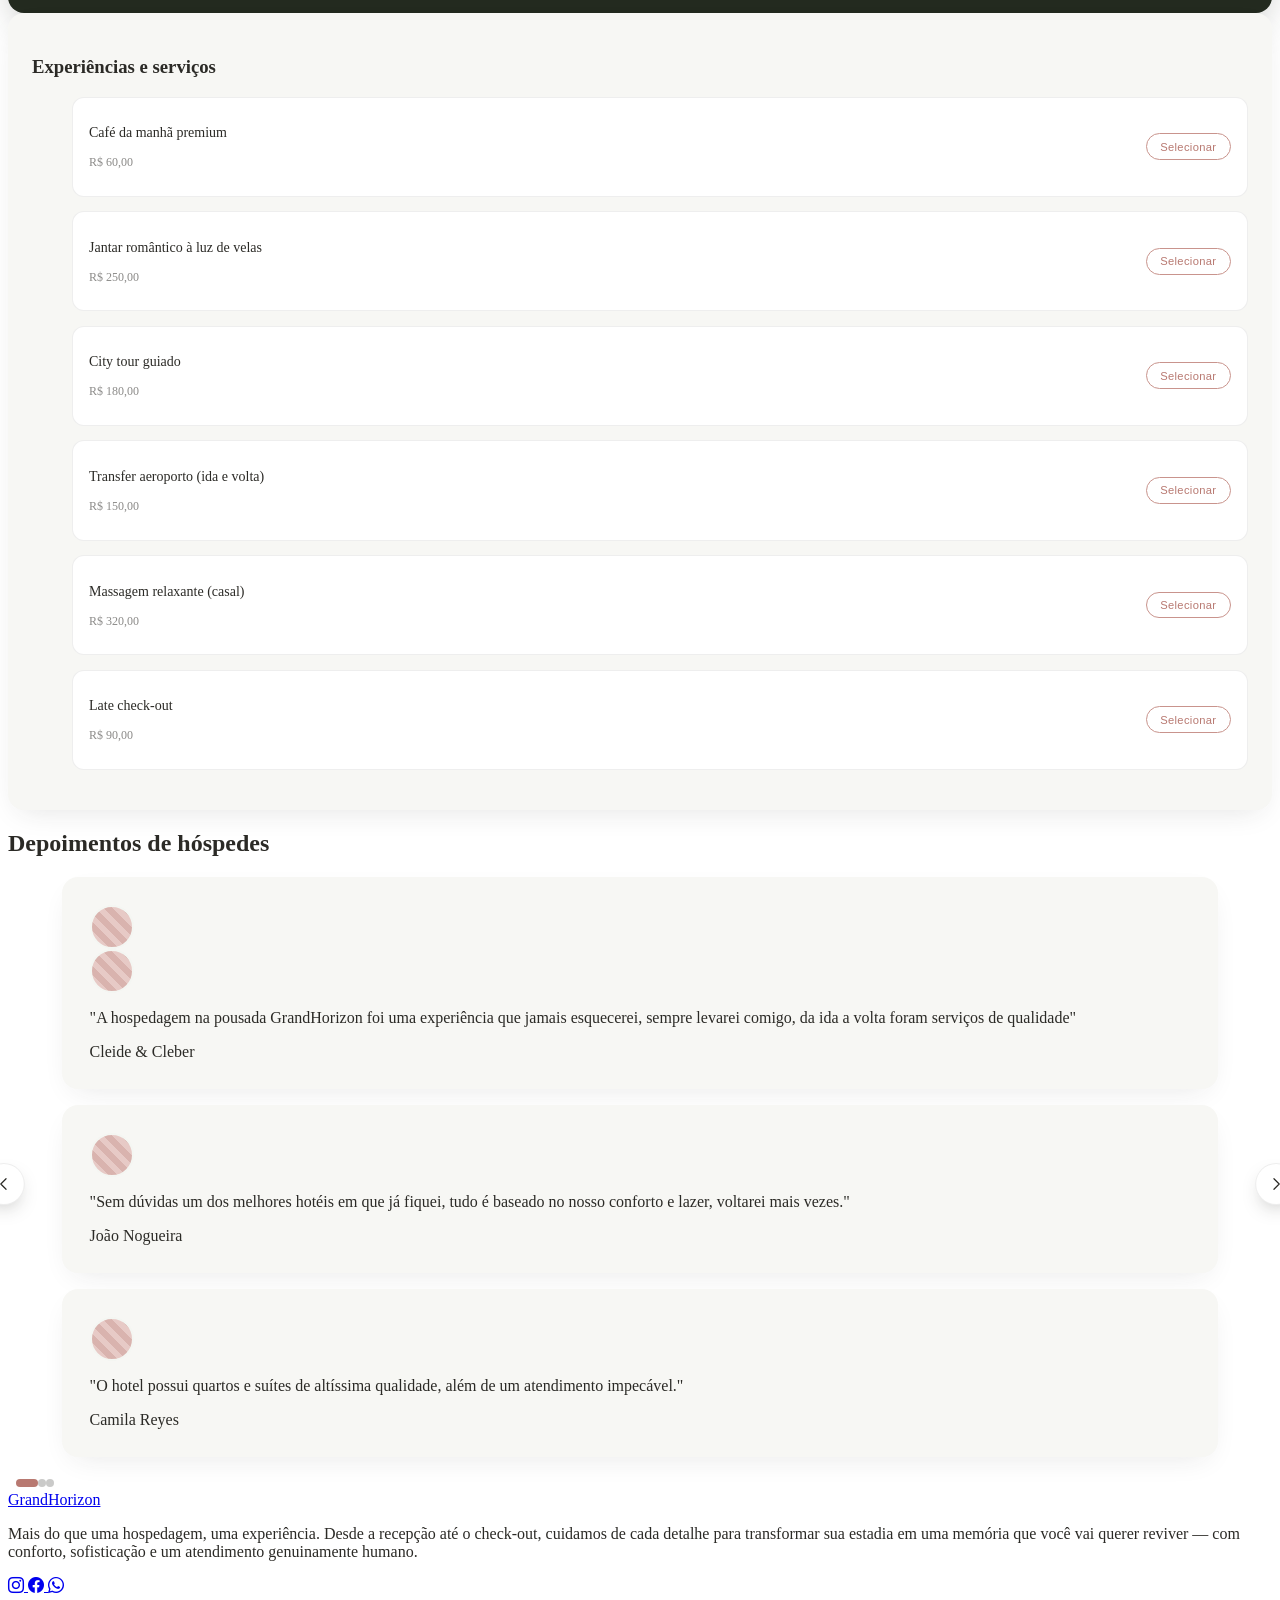
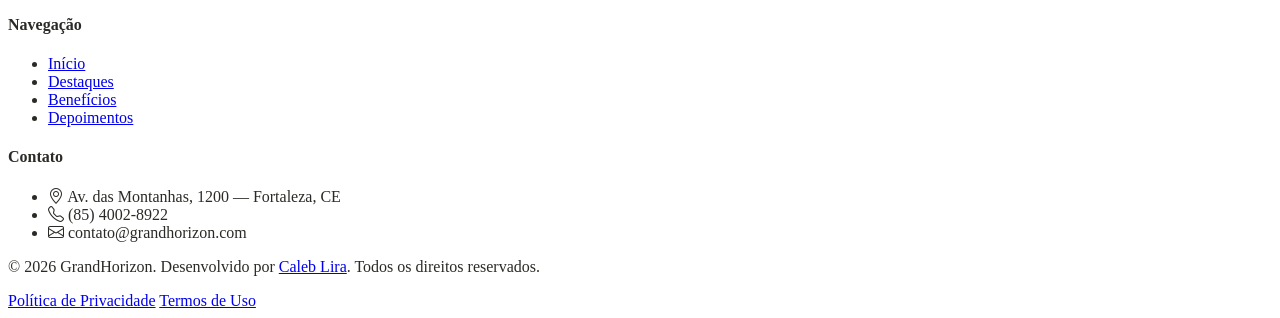
==== commit 23beab27: "section simulação implementada" ====
--- a/src/index.html
+++ b/src/index.html
@@ -68,6 +68,7 @@
           <li><a href="#home" class="nav-link">Início</a></li>
           <li><a href="#tracking" class="nav-link">Destaques</a></li>
           <li><a href="#bene" class="nav-link">Benefícios</a></li>
+          <li><a href="#simulacao" class="nav-link">Simulação</a></li>
           <li><a href="#feedbacks" class="nav-link">Depoimentos</a></li>
           <li><a href="#about" class="nav-link">Sobre</a></li>
         </ul>
@@ -81,6 +82,7 @@
         <li><a href="#home" class="mobile-nav-link">Início</a></li>
         <li><a href="#tracking" class="mobile-nav-link">Destaques</a></li>
         <li><a href="#bene" class="mobile-nav-link">Benefícios</a></li>
+        <li><a href="#simulacao" class="mobile-nav-link">Simulação</a></li>
         <li><a href="#feedbacks" class="mobile-nav-link">Depoimentos</a></li>
         <li><a href="#about" class="mobile-nav-link">Sobre</a></li>
         <li><a href="login/login.html" target="_blank" class="mobile-cta inline-block px-6 py-2.5 rounded-full w-max text-center">Embarcar</a></li>
@@ -110,7 +112,7 @@
         <img src="https://images.unsplash.com/photo-1737517302831-e7b8a8eaa97c?q=80&w=870&auto=format&fit=crop&ixlib=rb-4.1.0&ixid=M3wxMjA3fDB8MHxwaG90by1wYWdlfHx8fGVufDB8fHx8fA%3D%3D" alt="">
         <h3 class="font-serif text-2xl mt-4 text-center">Deluxe Suite</h3>
         <div class="stars text-center" aria-label="4 de 5 estrelas">★★★★★</div>
-        <a href="" class="room-cta mt-4 w-full inline-block text-center text-sm px-6 py-2.5 rounded-full transition-all duration-300">
+        <a href="#" data-room="Deluxe Suite" class="room-cta mt-4 w-full inline-block text-center text-sm px-6 py-2.5 rounded-full transition-all duration-300 reserva-trigger">
           Reservar
         </a>
       </article>
@@ -119,7 +121,7 @@
         <img src="https://plus.unsplash.com/premium_photo-1661962688308-2b00b88b9765?q=80&w=774&auto=format&fit=crop&ixlib=rb-4.1.0&ixid=M3wxMjA3fDB8MHxwaG90by1wYWdlfHx8fGVufDB8fHx8fA%3D%3D" alt="">
         <h3 class="font-serif text-2xl mt-4 text-center">Suíte com vista para o mar</h3>
         <div class="stars text-center" aria-label="4 de 5 estrelas">★★★★★</div>
-        <a href="" class="room-cta mt-4 w-full inline-block text-center text-sm px-6 py-2.5 rounded-full transition-all duration-300">
+        <a href="#" data-room="Suíte com vista para o mar" class="room-cta mt-4 w-full inline-block text-center text-sm px-6 py-2.5 rounded-full transition-all duration-300 reserva-trigger">
           Reservar
         </a>
       </article>
@@ -128,7 +130,7 @@
         <img src="https://plus.unsplash.com/premium_photo-1661875135365-16aab794632f?q=80&w=653&auto=format&fit=crop&ixlib=rb-4.1.0&ixid=M3wxMjA3fDB8MHxwaG90by1wYWdlfHx8fGVufDB8fHx8fA%3D%3D" alt="foto da suite">
         <h3 class="font-serif text-2xl mt-4 text-center">Suíte com SPA incluso</h3>
         <div class="stars text-center" aria-label="4 de 5 estrelas">★★★★★</div>
-        <a href="" class="room-cta mt-4 w-full inline-block text-center text-sm px-6 py-2.5 rounded-full transition-all duration-300">
+        <a href="#" data-room="Suíte com SPA incluso" class="room-cta mt-4 w-full inline-block text-center text-sm px-6 py-2.5 rounded-full transition-all duration-300 reserva-trigger">
           Reservar
         </a>
       </article>
@@ -166,6 +168,66 @@
     </div>
   </section>
  
+<section id="simulacao" class="max-w-6xl mx-auto px-6 md:px-10 py-10 md:py-16 reveal">
+  <h2 class="font-serif text-center text-4xl md:text-5xl mb-3">Simule sua estadia</h2>
+  <p class="text-center text-sm text-ink/60 max-w-lg mx-auto mb-14">
+    Escolha sua suíte, adicione experiências extras e veja o valor total em tempo real.
+  </p>
+
+  <div class="grid grid-cols-1 lg:grid-cols-[1fr_0.85fr_1fr] gap-6 items-start reveal-stagger">
+
+    <div class="sim-card order-1">
+      <h3 class="font-serif text-2xl mb-4">Escolha sua suíte</h3>
+
+      <div id="sim-suite-tabs" class="flex flex-wrap gap-2 mb-5"></div>
+
+      <img id="sim-suite-img" src="" alt="" class="sim-suite-img">
+
+      <div class="mt-4">
+        <h4 id="sim-suite-name" class="font-serif text-xl"></h4>
+        <p id="sim-suite-price" class="text-clay-500 text-sm font-medium mt-1"></p>
+      </div>
+
+      <ul id="sim-suite-features" class="sim-feature-list"></ul>
+
+      <button type="button" id="sim-suite-select" class="sim-select-btn w-full mt-5">
+        Selecionar
+      </button>
+    </div>
+
+    <div id="sim-summary" class="sim-summary-card order-3 lg:order-2">
+      <h3 class="font-serif text-2xl mb-5 text-center">Resumo</h3>
+
+      <div class="sim-summary-block">
+        <p class="sim-summary-label">Suíte</p>
+        <div id="sim-summary-suite" class="sim-summary-row sim-empty">Nenhuma suíte selecionada</div>
+      </div>
+
+      <div class="sim-summary-block">
+        <p class="sim-summary-label">Serviços adicionais</p>
+        <div id="sim-summary-services" class="sim-empty">Nenhum serviço selecionado</div>
+      </div>
+
+      <hr class="my-5 border-sage-200">
+
+      <div class="flex items-center justify-between">
+        <span class="font-serif text-lg">Total</span>
+        <span id="sim-total" class="font-serif text-2xl text-clay-500">R$ 0</span>
+      </div>
+
+      <button type="button" id="sim-finalizar" class="modal-submit w-full mt-6" disabled>
+        Finalizar reserva
+      </button>
+    </div>
+
+    <div class="sim-card order-2 lg:order-3">
+      <h3 class="font-serif text-2xl mb-4">Experiências e serviços</h3>
+      <ul id="sim-services-list" class="sim-service-list"></ul>
+    </div>
+
+  </div>
+</section>
+
   <section id="feedbacks" class="max-w-5xl mx-auto px-6 md:px-10 py-16 md:py-24 mt-10 reveal">
     <h2 class="font-serif text-center text-4xl md:text-5xl mb-14">Depoimentos de hóspedes</h2>
  
@@ -232,11 +294,11 @@
     </div>
   </section>
  
-  <footer class="relative bg-sage-900 text-sage-100 pt-16 pb-8 mt-10 overflow-hidden reveal" id="about">
+  <footer class="relative bg-sage-900 text-sage-100 pt-16 pb-8 mt-10 overflow-hidden" id="about">
     <div class="absolute -top-24 -right-24 w-72 h-72 rounded-full bg-clay-400/10 blur-3xl"></div>
     <div class="absolute -bottom-32 -left-20 w-72 h-72 rounded-full bg-sage-400/10 blur-3xl"></div>
 
-    <div class="relative max-w-6xl mx-auto px-6 md:px-10">
+    <div class="relative max-w-6xl mx-auto px-6 md:px-10 reveal">
       <div class="grid grid-cols-1 md:grid-cols-4 gap-10 pb-12 border-b border-white/10 reveal-stagger">
 
         <div class="md:col-span-2">
@@ -299,6 +361,58 @@
       </div>
     </div>
   </footer>
+
+  <div id="reserva-modal" class="modal-overlay hidden" aria-hidden="true" role="dialog" aria-modal="true" aria-labelledby="modal-title">
+    <div class="modal-box">
+      <button type="button" id="modal-close" aria-label="Fechar modal" class="modal-close">&times;</button>
+ 
+      <div id="modal-form-view">
+        <h3 id="modal-title" class="font-serif text-3xl mb-1">Solicitar reserva</h3>
+        <p id="modal-room-name" class="text-sm text-ink/60 mb-6"></p>
+ 
+        <form id="reserva-form" class="space-y-4 text-left" novalidate>
+          <div>
+            <label for="res-nome" class="block text-xs uppercase tracking-wide mb-1">Nome completo</label>
+            <input type="text" id="res-nome" name="nome" required class="modal-input" placeholder="Seu nome">
+          </div>
+ 
+          <div>
+            <label for="res-email" class="block text-xs uppercase tracking-wide mb-1">E-mail</label>
+            <input type="email" id="res-email" name="email" required class="modal-input" placeholder="voce@email.com">
+          </div>
+ 
+          <div class="grid grid-cols-2 gap-4">
+            <div>
+              <label for="res-checkin" class="block text-xs uppercase tracking-wide mb-1">Check-in</label>
+              <input type="date" id="res-checkin" name="checkin" required class="modal-input">
+            </div>
+            <div>
+              <label for="res-checkout" class="block text-xs uppercase tracking-wide mb-1">Check-out</label>
+              <input type="date" id="res-checkout" name="checkout" required class="modal-input">
+            </div>
+          </div>
+ 
+          <div>
+            <label for="res-hospedes" class="block text-xs uppercase tracking-wide mb-1">Hóspedes</label>
+            <input type="number" id="res-hospedes" name="hospedes" min="1" value="2" required class="modal-input">
+          </div>
+ 
+          <button type="submit" class="modal-submit w-full mt-2">Confirmar reserva</button>
+        </form>
+      </div>
+ 
+      <div id="modal-success-view" class="hidden text-center py-4">
+        <div class="success-icon mx-auto mb-4">
+          <svg width="26" height="26" viewBox="0 0 24 24" fill="none" stroke="currentColor" stroke-width="2">
+            <path d="M20 6L9 17l-5-5" stroke-linecap="round" stroke-linejoin="round"/>
+          </svg>
+        </div>
+        <h3 class="font-serif text-3xl mb-2">Reserva concluída!</h3>
+        <p class="text-sm text-ink/60">Recebemos sua solicitação e em breve entraremos em contato para confirmar os detalhes da sua estadia.</p>
+        <button type="button" id="modal-done" class="modal-submit mt-6">Fechar</button>
+      </div>
+    </div>
+  </div>
   
   <script src="script.js" type=""></script>
 </body>
--- a/src/style.css
+++ b/src/style.css
@@ -217,14 +217,12 @@
   border-color: rgba(255, 255, 255, 0.25);
   box-shadow: 0 12px 40px rgba(0, 0, 0, 0.15);
 }
-
 .navbar-glass.scrolled {
-  background: #50454526;
+  background: rgba(43, 42, 38, 0.85); /* tom "ink" quase sólido */
   backdrop-filter: blur(25px);
   -webkit-backdrop-filter: blur(25px);
-  border-color: rgba(255, 255, 255, 0.3);
-  box-shadow: 0 8px 32px rgba(0, 0, 0, 0.2);
-  margin-top: 0.75rem;
+  border-color: rgba(255, 255, 255, 0.12);
+  box-shadow: 0 8px 32px rgba(0, 0, 0, 0.25);
 }
 
 .logo-glass {
@@ -339,10 +337,10 @@
 }
 
 .mobile-menu {
-  background: rgba(255, 255, 255, 0.12);
+  background: rgba(43, 42, 38, 0.85);
   backdrop-filter: blur(25px);
   -webkit-backdrop-filter: blur(25px);
-  border: 1px solid rgba(255, 255, 255, 0.2);
+  border: 1px solid rgba(255, 255, 255, 0.15);
   border-radius: 1rem;
   margin: 1rem 1.5rem 0;
   padding: 1.5rem;
@@ -436,12 +434,12 @@
 
 @media (max-width: 768px) {
   .navbar-glass {
-    margin-top: 1rem;
+    margin: 1rem 1.5rem 0;
     padding: 0.75rem 1rem;
   }
 
   .mobile-menu {
-    margin: 0.75rem 1rem 0;
+    margin: 1rem 1rem 0;
   }
 }
 
@@ -559,4 +557,354 @@
     opacity: 1;
     transform: translateY(0);
   }
+}
+
+.modal-overlay {
+    position: fixed;
+    inset: 0;
+    z-index: 100;
+    display: flex;
+    align-items: center;
+    justify-content: center;
+    padding: 1.25rem;
+    background: rgba(35, 42, 31, 0.55);
+    backdrop-filter: blur(4px);
+    opacity: 0;
+    pointer-events: none;
+  }
+ 
+  .modal-overlay.is-visible {
+    pointer-events: auto;
+    animation: modal-fade-in 0.35s ease forwards;
+  }
+ 
+  .modal-overlay.is-closing {
+    animation: modal-fade-out 0.3s ease forwards;
+  }
+ 
+  @keyframes modal-fade-in {
+    from { opacity: 0; }
+    to   { opacity: 1; }
+  }
+ 
+  @keyframes modal-fade-out {
+    from { opacity: 1; }
+    to   { opacity: 0; }
+  }
+ 
+  .modal-box {
+    background: #fbfaf7;
+    border-radius: 1.25rem;
+    max-width: 30rem;
+    width: 100%;
+    max-height: 90vh;
+    overflow-y: auto;
+    padding: 2.25rem 2rem;
+    position: relative;
+    box-shadow: 0 25px 60px -15px rgba(35, 42, 31, 0.45);
+    opacity: 0;
+    transform: translateY(14px) scale(0.97);
+  }
+ 
+  .modal-overlay.is-visible .modal-box {
+    animation: modal-box-in 0.4s cubic-bezier(0.16, 1, 0.3, 1) forwards;
+    animation-delay: 0.05s;
+  }
+ 
+  .modal-overlay.is-closing .modal-box {
+    animation: modal-box-out 0.28s ease forwards;
+  }
+ 
+  @keyframes modal-box-in {
+    from { opacity: 0; transform: translateY(14px) scale(0.97); }
+    to   { opacity: 1; transform: translateY(0) scale(1); }
+  }
+ 
+  @keyframes modal-box-out {
+    from { opacity: 1; transform: translateY(0) scale(1); }
+    to   { opacity: 0; transform: translateY(10px) scale(0.97); }
+  }
+ 
+  .modal-close {
+    position: absolute;
+    top: 1.1rem;
+    right: 1.1rem;
+    width: 2rem;
+    height: 2rem;
+    display: flex;
+    align-items: center;
+    justify-content: center;
+    border-radius: 999px;
+    color: #2b2a26;
+    opacity: 0.55;
+    transition: opacity 0.2s ease, background 0.2s ease;
+    font-size: 1.4rem;
+    line-height: 1;
+  }
+ 
+  .modal-close:hover {
+    opacity: 1;
+    background: rgba(35, 42, 31, 0.06);
+  }
+ 
+  .modal-input {
+    width: 100%;
+    border: 1px solid #d3ddca;
+    border-radius: 0.6rem;
+    padding: 0.6rem 0.85rem;
+    font-size: 0.875rem;
+    font-family: 'Jost', sans-serif;
+    color: #2b2a26;
+    background: #fff;
+    transition: border-color 0.2s ease, box-shadow 0.2s ease;
+  }
+ 
+  .modal-input:focus {
+    outline: none;
+    border-color: #c9948d;
+    box-shadow: 0 0 0 3px rgba(201, 148, 141, 0.18);
+  }
+ 
+  .modal-submit {
+    display: inline-block;
+    text-align: center;
+    background: #c9948d;
+    color: #fff;
+    font-size: 0.875rem;
+    letter-spacing: 0.02em;
+    padding: 0.75rem 1.5rem;
+    border-radius: 999px;
+    transition: background 0.25s ease, transform 0.15s ease;
+    border: none;
+    cursor: pointer;
+  }
+ 
+  .modal-submit:hover {
+    background: #b87971;
+  }
+ 
+  .modal-submit:active {
+    transform: scale(0.97);
+  }
+ 
+  .success-icon {
+    width: 3.5rem;
+    height: 3.5rem;
+    border-radius: 999px;
+    background: #e4e9df;
+    color: #94a884;
+    display: flex;
+    align-items: center;
+    justify-content: center;
+    animation: success-pop 0.45s cubic-bezier(0.16, 1, 0.3, 1) 0.1s both;
+  }
+ 
+  @keyframes success-pop {
+    from { opacity: 0; transform: scale(0.6); }
+    to   { opacity: 1; transform: scale(1); }
+  }
+
+  ::-webkit-scrollbar {
+  width: 12px;
+}
+
+::-webkit-scrollbar-track {
+  background:#f0f0f0;
+}
+
+::-webkit-scrollbar-thumb {
+  background: linear-gradient(
+    180deg,
+    #e9009b,
+    #b7ccc9
+  );
+  border-radius: 20px;
+}
+
+::-webkit-scrollbar-thumb:hover {
+  background: #3f413e;
+}
+.sim-card {
+  background: #f7f7f4;
+  border-radius: 1rem;
+  padding: 1.5rem;
+  box-shadow: 0 10px 30px -12px rgba(43, 42, 38, 0.15);
+}
+
+.sim-suite-img {
+  width: 100%;
+  height: 190px;
+  object-fit: cover;
+  border-radius: 0.75rem;
+  display: block;
+}
+
+.sim-tab {
+  font-size: 0.75rem;
+  letter-spacing: 0.03em;
+  padding: 0.45rem 0.9rem;
+  border-radius: 999px;
+  border: 1px solid rgba(43, 42, 38, 0.12);
+  background: #fff;
+  color: #2b2a26;
+  transition: all 0.25s ease;
+  cursor: pointer;
+}
+
+.sim-tab:hover {
+  border-color: #c9948d;
+}
+
+.sim-tab.is-active {
+  background: linear-gradient(135deg, #c9948d, #b87971);
+  border-color: transparent;
+  color: #fff;
+}
+
+.sim-feature-list {
+  margin-top: 0.9rem;
+  display: flex;
+  flex-direction: column;
+  gap: 0.5rem;
+}
+
+.sim-feature-list li {
+  font-size: 0.825rem;
+  color: rgba(43, 42, 38, 0.75);
+  display: flex;
+  align-items: center;
+  gap: 0.5rem;
+}
+
+.sim-feature-list li i {
+  color: #94a884;
+  font-size: 0.9rem;
+}
+
+.sim-select-btn {
+  background: linear-gradient(135deg, #c9948d, #b87971);
+  color: #fff;
+  font-size: 0.85rem;
+  padding: 0.7rem 1.25rem;
+  border-radius: 999px;
+  border: none;
+  cursor: pointer;
+  transition: all 0.25s ease;
+}
+
+.sim-select-btn:hover {
+  box-shadow: 0 8px 20px -6px rgba(184, 121, 113, 0.55);
+  transform: translateY(-1px);
+}
+
+.sim-select-btn.is-selected {
+  background: #94a884;
+}
+
+.sim-service-list {
+  display: flex;
+  flex-direction: column;
+  gap: 0.9rem;
+}
+
+.sim-service-item {
+  display: flex;
+  align-items: center;
+  justify-content: space-between;
+  gap: 0.75rem;
+  padding: 0.85rem 1rem;
+  background: #fff;
+  border: 1px solid rgba(43, 42, 38, 0.08);
+  border-radius: 0.75rem;
+  transition: border-color 0.25s ease;
+}
+
+.sim-service-item.is-selected {
+  border-color: #c9948d;
+  background: #fdf6f5;
+}
+
+.sim-service-item .sim-service-name {
+  font-size: 0.875rem;
+  font-weight: 500;
+}
+
+.sim-service-item .sim-service-price {
+  font-size: 0.75rem;
+  color: rgba(43, 42, 38, 0.55);
+}
+
+.sim-service-select {
+  font-size: 0.7rem;
+  letter-spacing: 0.03em;
+  padding: 0.4rem 0.85rem;
+  border-radius: 999px;
+  border: 1px solid #c9948d;
+  color: #b87971;
+  background: transparent;
+  cursor: pointer;
+  transition: all 0.25s ease;
+  white-space: nowrap;
+}
+
+.sim-service-select:hover {
+  background: rgba(201, 148, 141, 0.1);
+}
+
+.sim-service-select.is-selected {
+  background: #94a884;
+  border-color: #94a884;
+  color: #fff;
+}
+
+.sim-summary-card {
+  background: #232a1f;
+  color: #f4f6f2;
+  border-radius: 1rem;
+  padding: 1.75rem 1.5rem;
+  box-shadow: 0 15px 40px -12px rgba(35, 42, 31, 0.4);
+  position: sticky;
+  top: 6.5rem;
+}
+
+.sim-summary-block {
+  margin-bottom: 1.1rem;
+}
+
+.sim-summary-label {
+  font-size: 0.7rem;
+  text-transform: uppercase;
+  letter-spacing: 0.08em;
+  color: rgba(244, 246, 242, 0.5);
+  margin-bottom: 0.4rem;
+}
+
+.sim-summary-row {
+  display: flex;
+  align-items: center;
+  justify-content: space-between;
+  font-size: 0.875rem;
+}
+
+.sim-summary-services .sim-summary-row {
+  margin-bottom: 0.35rem;
+}
+
+.sim-summary-services .sim-summary-row:last-child {
+  margin-bottom: 0;
+}
+
+.sim-empty {
+  font-size: 0.8rem;
+  color: rgba(244, 246, 242, 0.4);
+  font-style: italic;
+}
+
+#sim-finalizar:disabled {
+  opacity: 0.4;
+  cursor: not-allowed;
+}
+
+#sim-finalizar:disabled:hover {
+  background: #c9948d;
 }
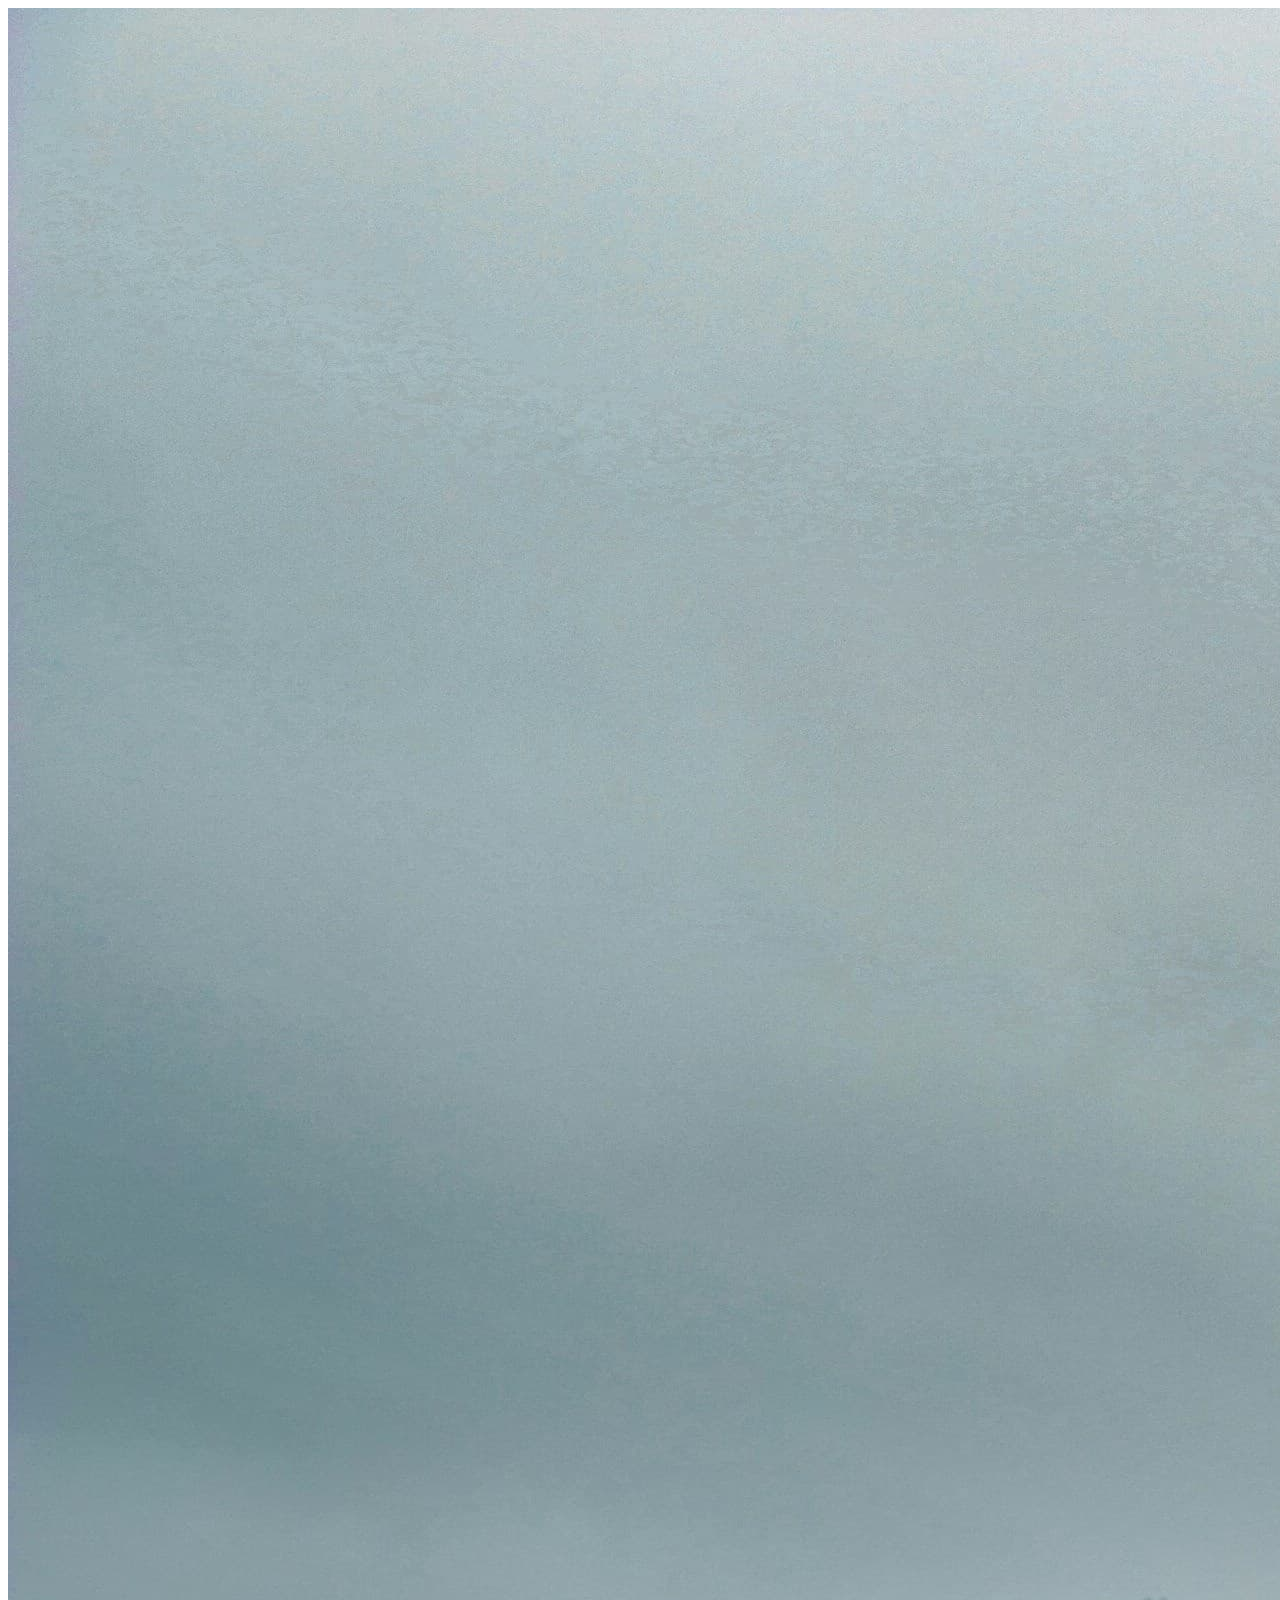
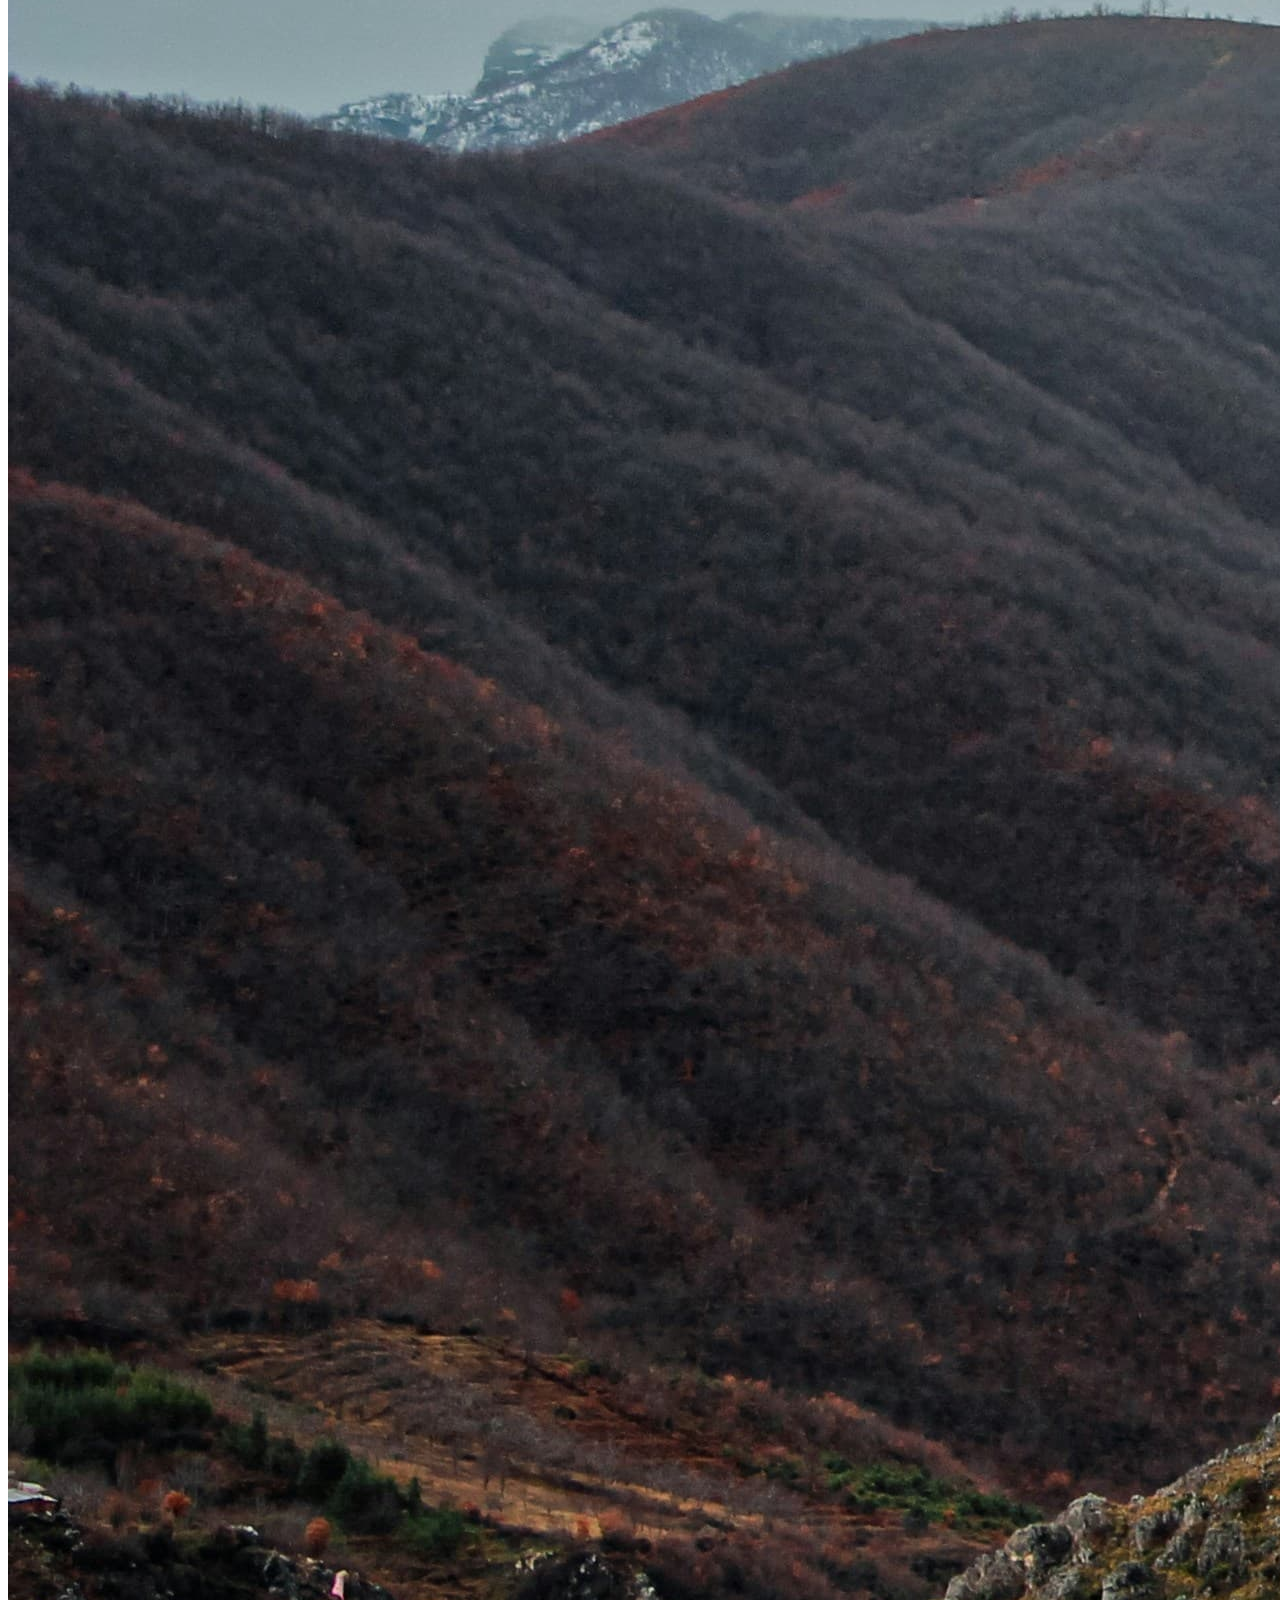
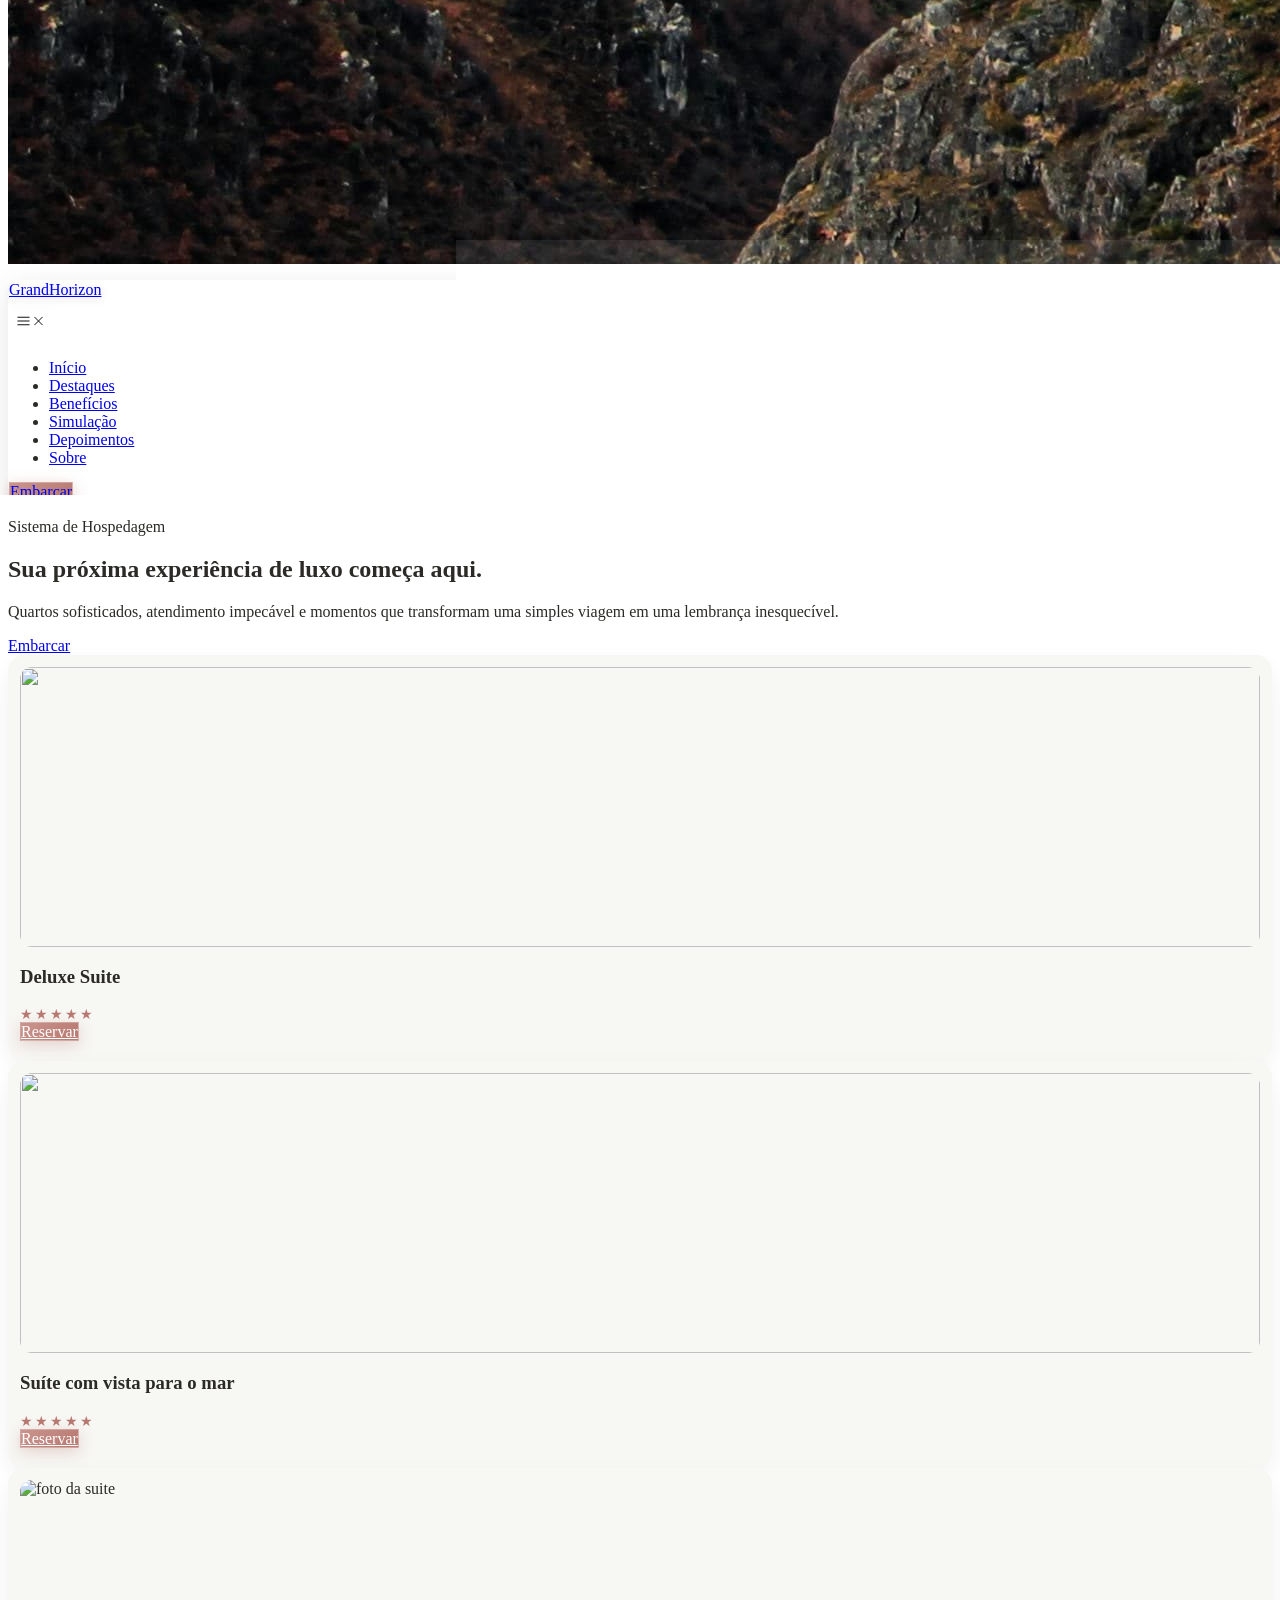
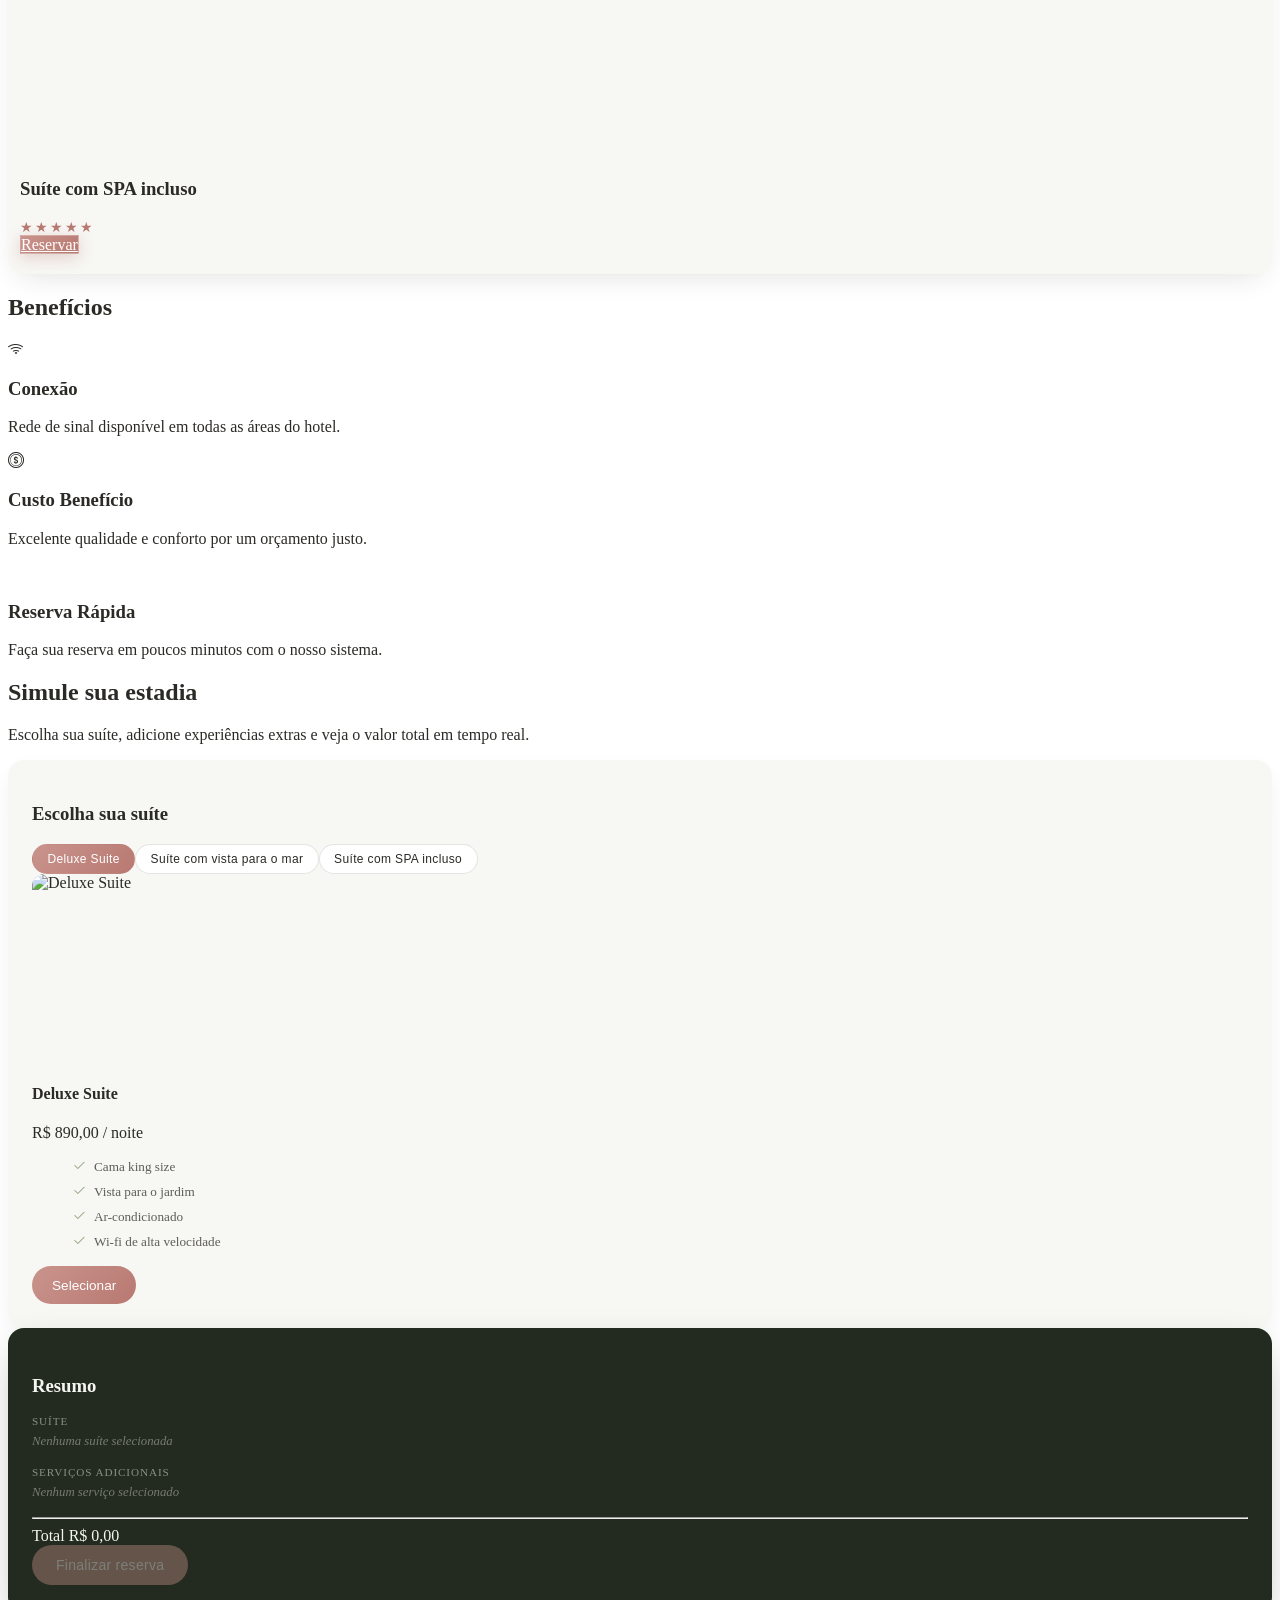
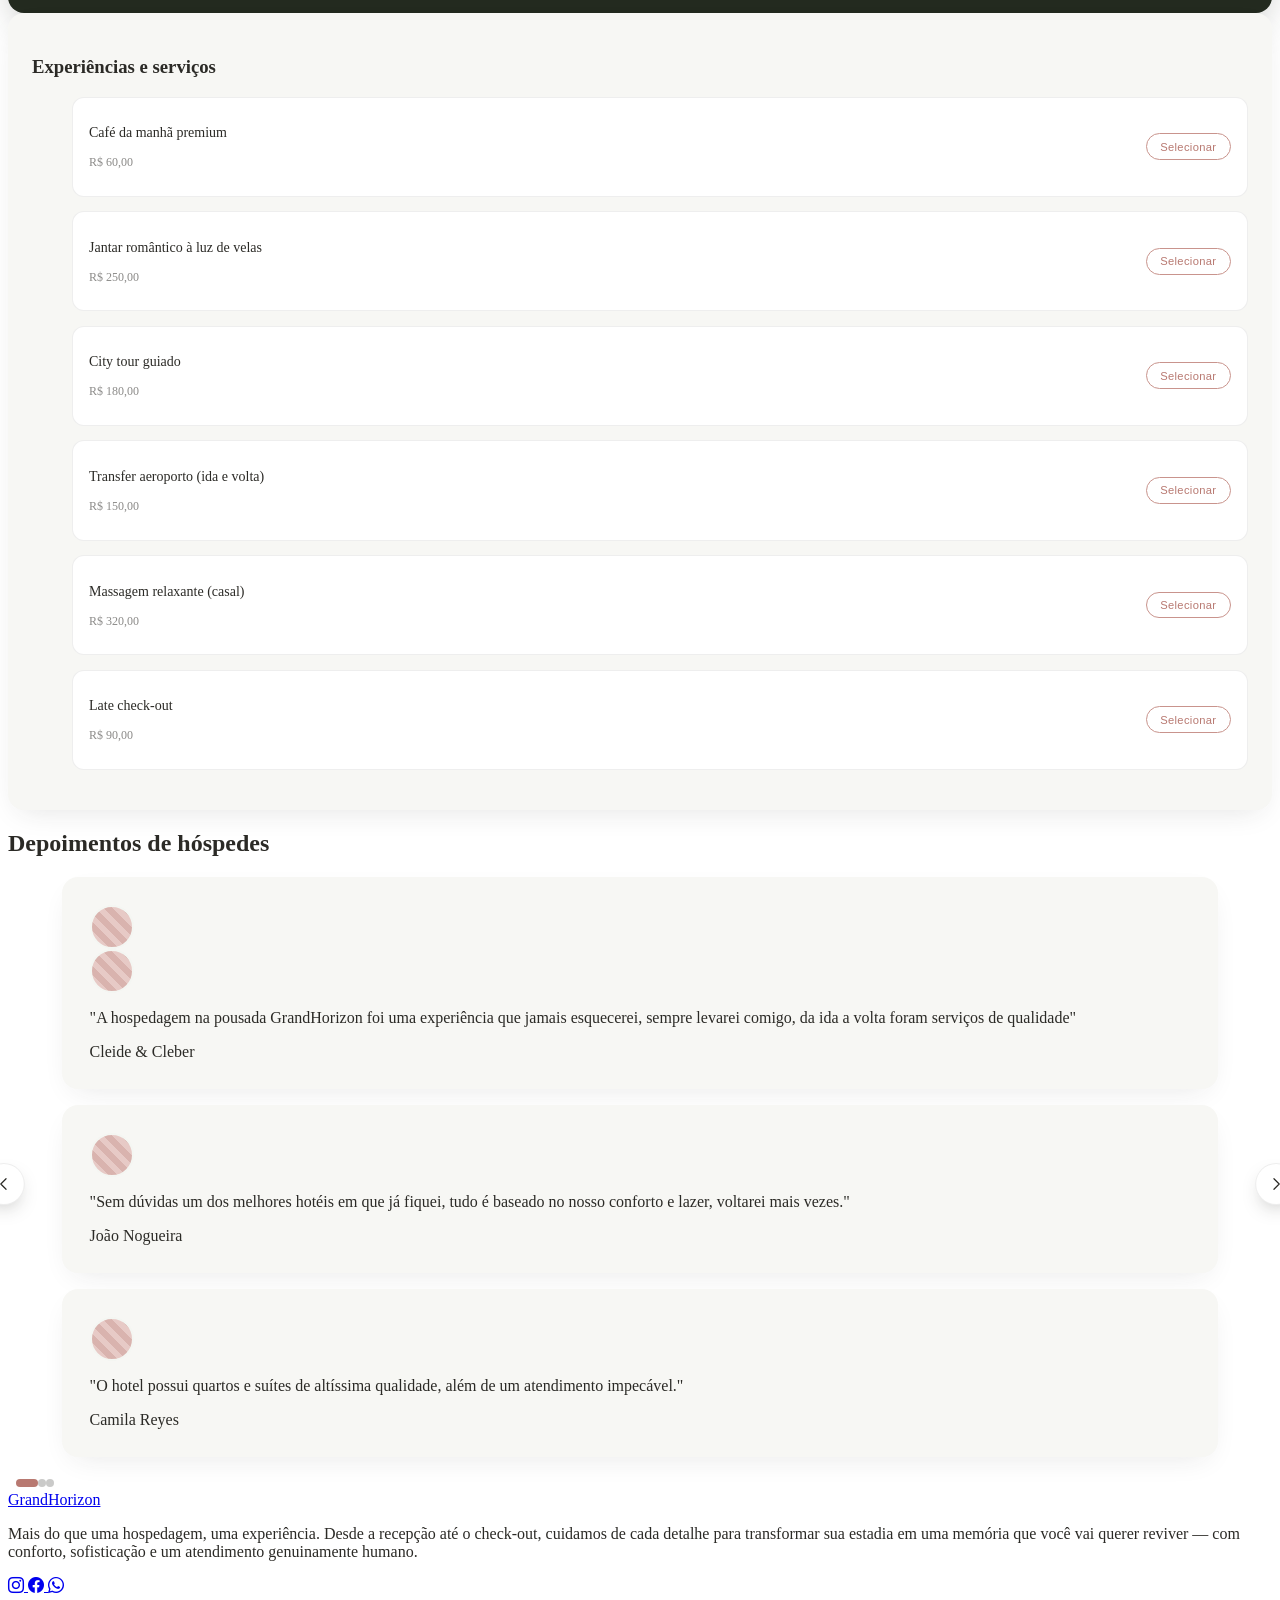
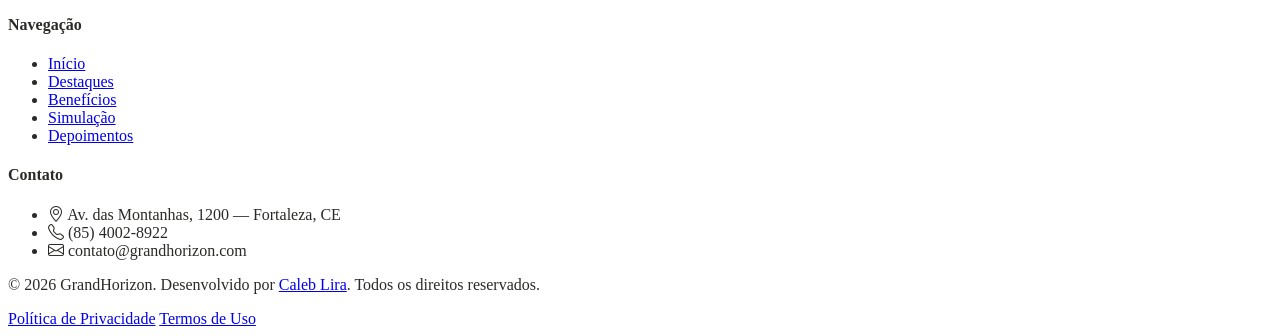
==== commit 78e3001d: "validação no formulário adicionada" ====
--- a/src/index.html
+++ b/src/index.html
@@ -328,6 +328,7 @@
             <li><a href="#home" class="hover:text-white transition-colors">Início</a></li>
             <li><a href="#tracking" class="hover:text-white transition-colors">Destaques</a></li>
             <li><a href="#bene" class="hover:text-white transition-colors">Benefícios</a></li>
+            <li><a href="#simulacao" class="hover:text-white transition-colors">Simulação</a></li>
             <li><a href="#feedbacks" class="hover:text-white transition-colors">Depoimentos</a></li>
           </ul>
         </div>
--- a/src/style.css
+++ b/src/style.css
@@ -435,7 +435,7 @@
 @media (max-width: 768px) {
   .navbar-glass {
     margin: 1rem 1.5rem 0;
-    padding: 0.75rem 1rem;
+    padding: 1rem 1rem;
   }
 
   .mobile-menu {
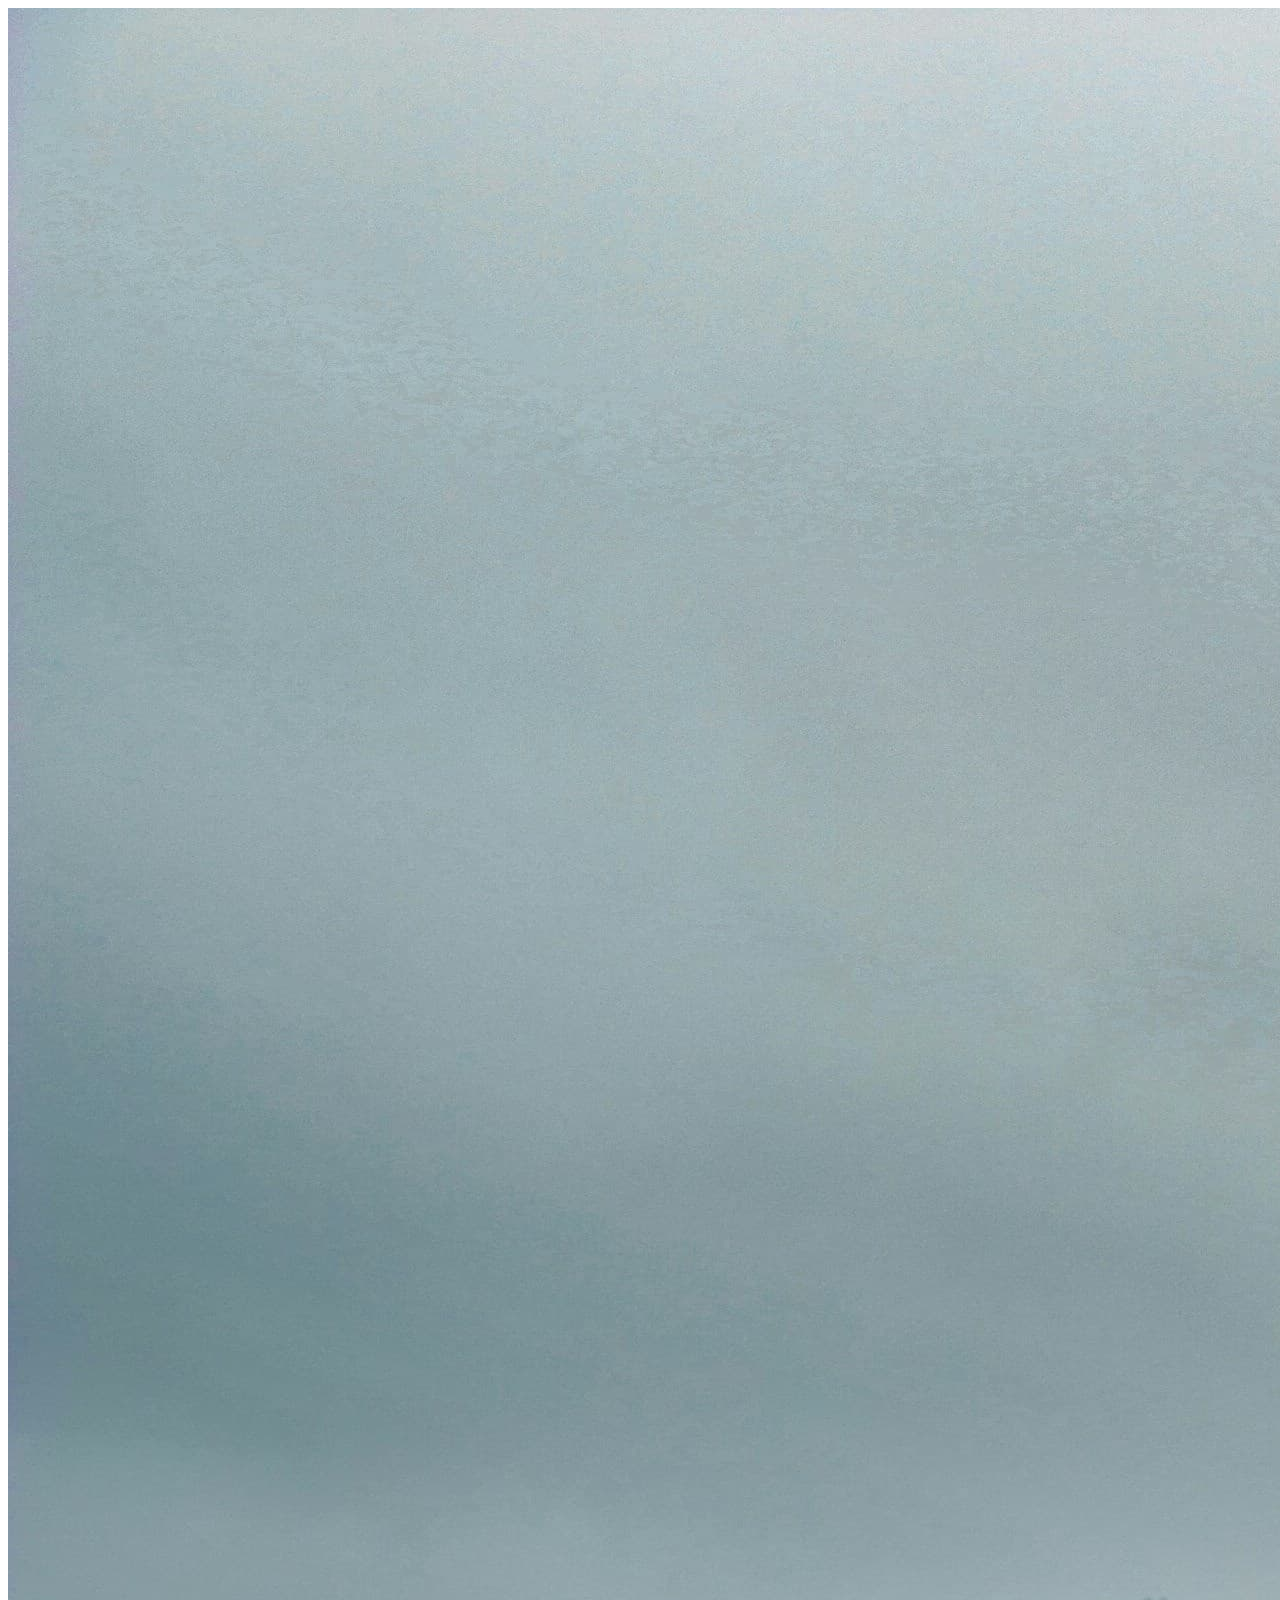
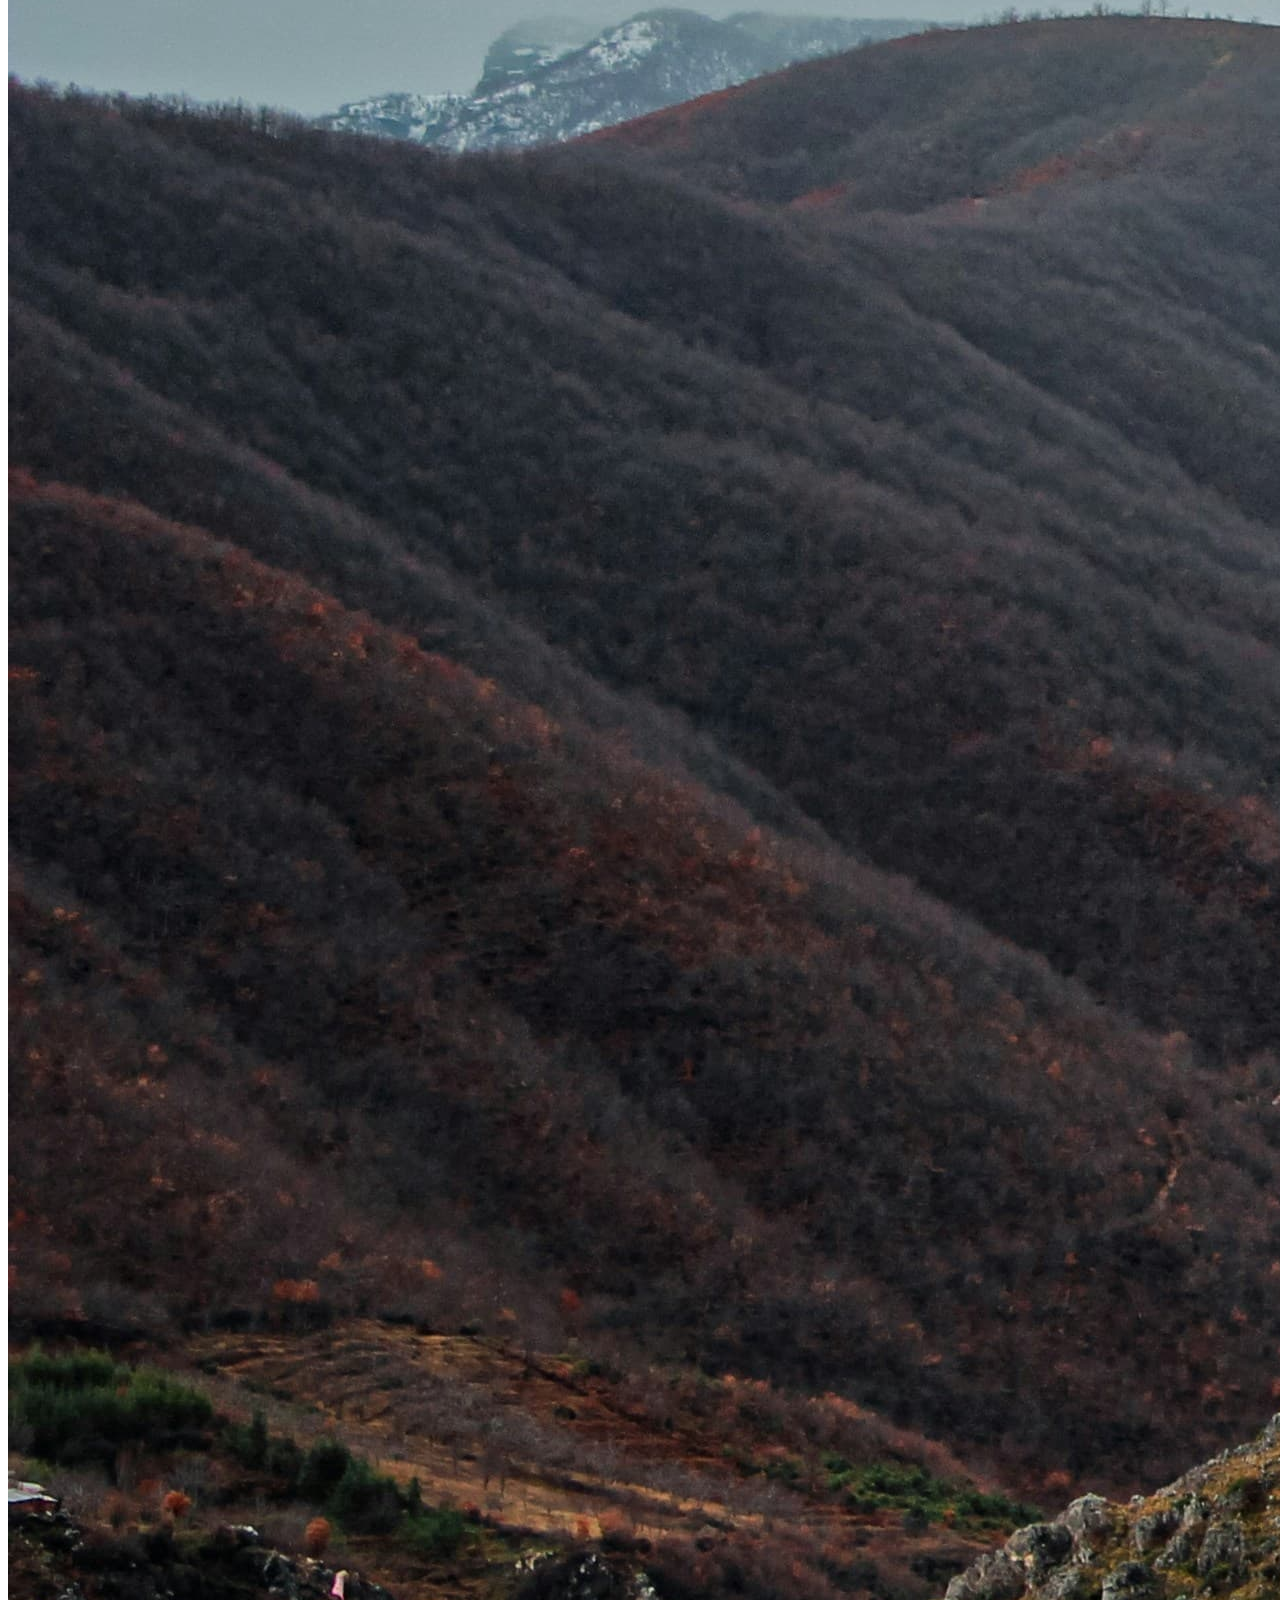
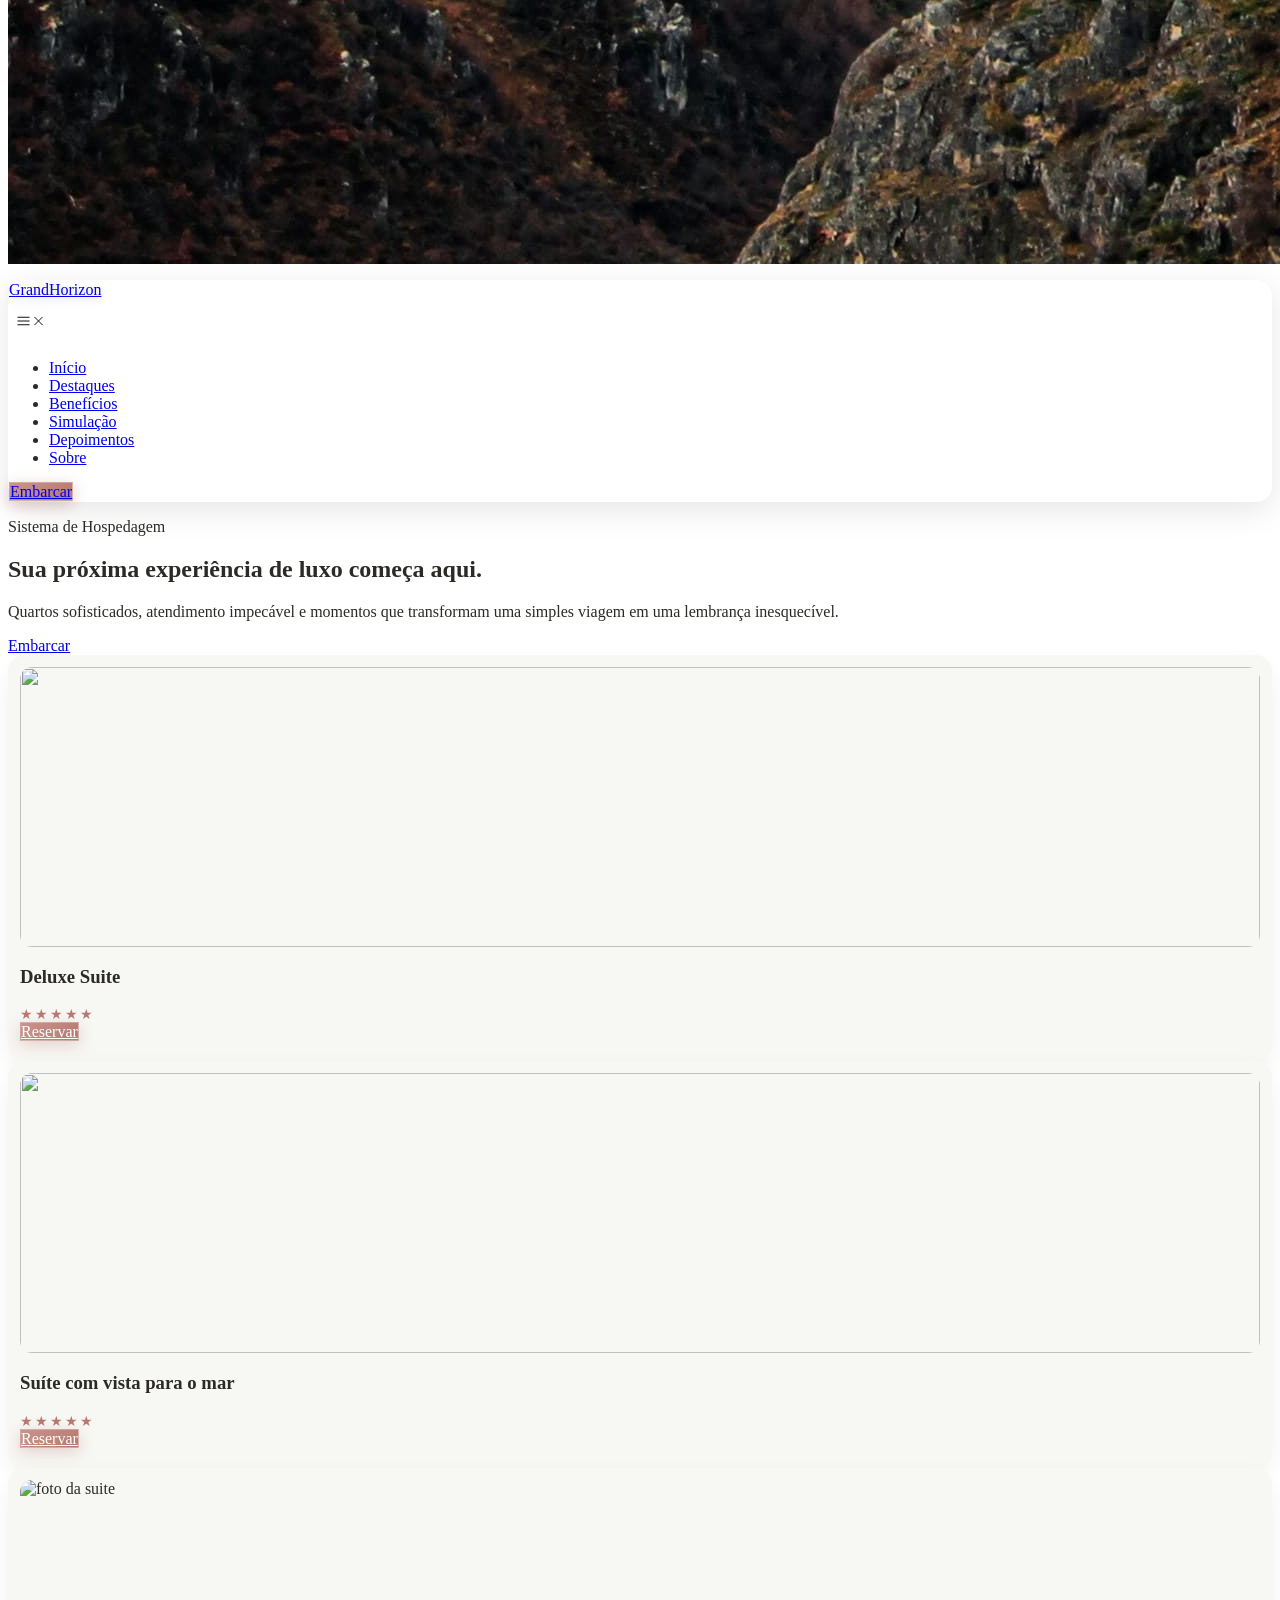
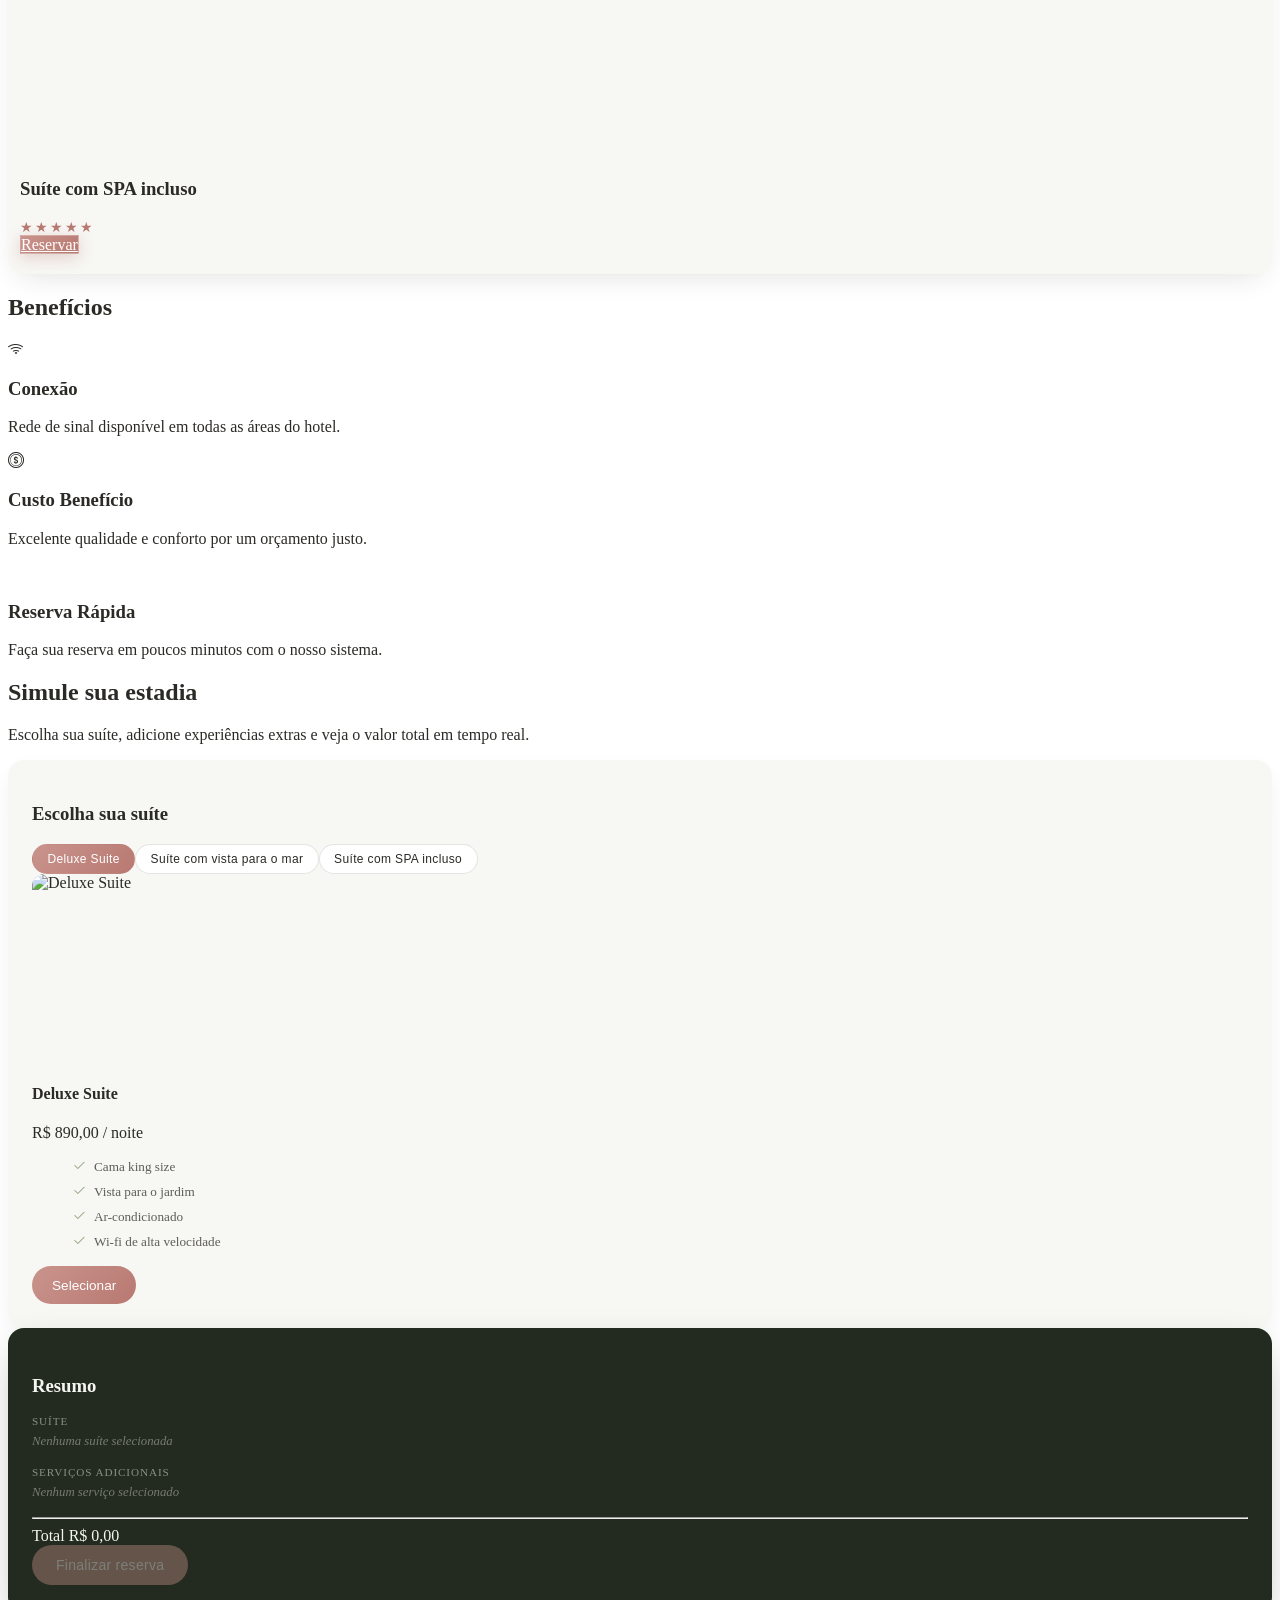
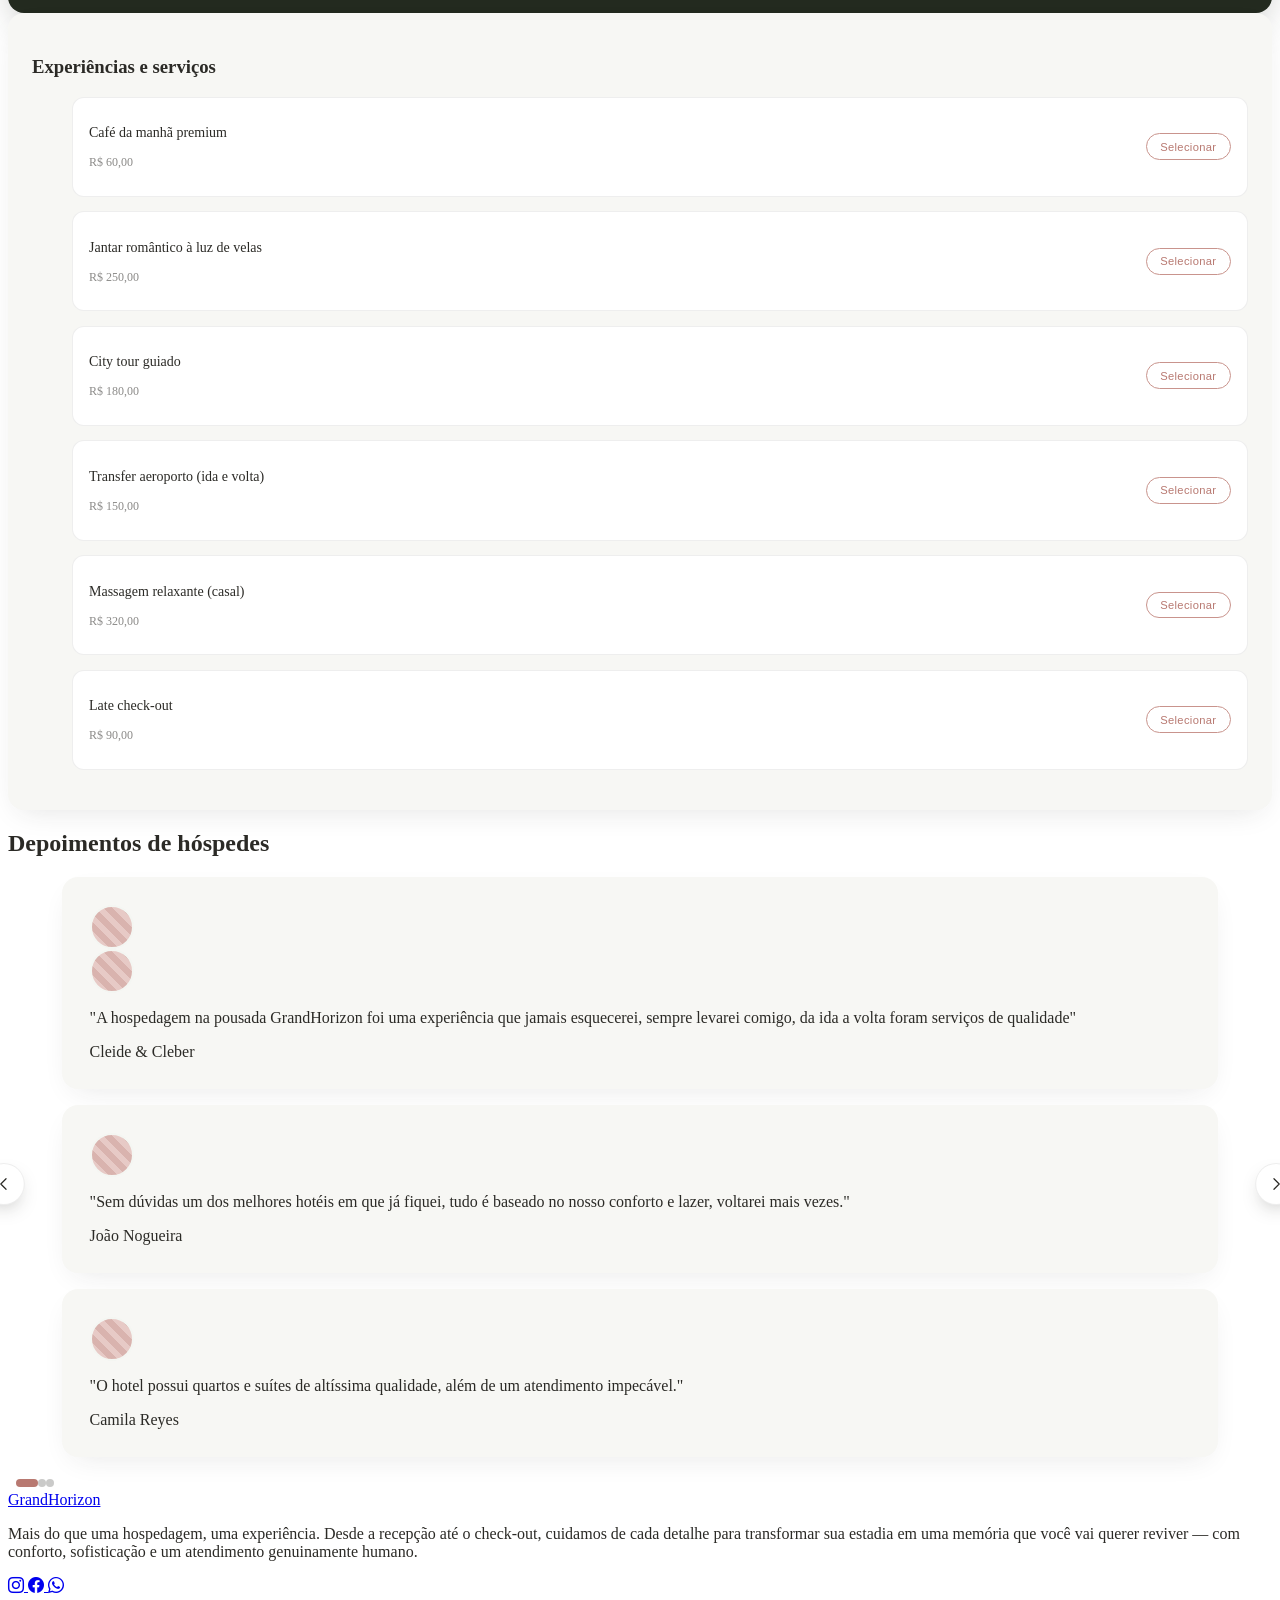
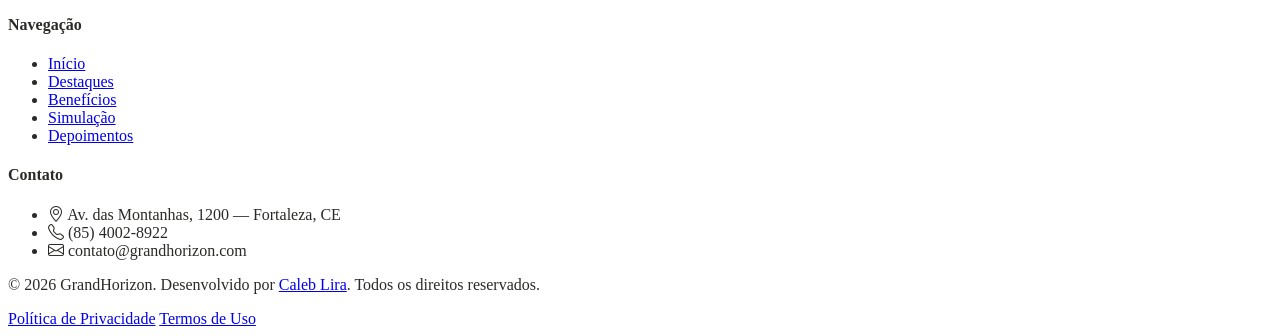
==== commit 45e0a2f4: "Adicionado pages das suítes" ====
--- a/src/index.html
+++ b/src/index.html
@@ -112,7 +112,7 @@
         <img src="https://images.unsplash.com/photo-1737517302831-e7b8a8eaa97c?q=80&w=870&auto=format&fit=crop&ixlib=rb-4.1.0&ixid=M3wxMjA3fDB8MHxwaG90by1wYWdlfHx8fGVufDB8fHx8fA%3D%3D" alt="">
         <h3 class="font-serif text-2xl mt-4 text-center">Deluxe Suite</h3>
         <div class="stars text-center" aria-label="4 de 5 estrelas">★★★★★</div>
-        <a href="#" data-room="Deluxe Suite" class="room-cta mt-4 w-full inline-block text-center text-sm px-6 py-2.5 rounded-full transition-all duration-300 reserva-trigger">
+        <a href="pages/deluxe.html" class="room-cta mt-4 w-full inline-block text-center text-sm px-6 py-2.5 rounded-full transition-all duration-300">
           Reservar
         </a>
       </article>
@@ -121,7 +121,7 @@
         <img src="https://plus.unsplash.com/premium_photo-1661962688308-2b00b88b9765?q=80&w=774&auto=format&fit=crop&ixlib=rb-4.1.0&ixid=M3wxMjA3fDB8MHxwaG90by1wYWdlfHx8fGVufDB8fHx8fA%3D%3D" alt="">
         <h3 class="font-serif text-2xl mt-4 text-center">Suíte com vista para o mar</h3>
         <div class="stars text-center" aria-label="4 de 5 estrelas">★★★★★</div>
-        <a href="#" data-room="Suíte com vista para o mar" class="room-cta mt-4 w-full inline-block text-center text-sm px-6 py-2.5 rounded-full transition-all duration-300 reserva-trigger">
+        <a href="pages/ocean-view.html" class="room-cta mt-4 w-full inline-block text-center text-sm px-6 py-2.5 rounded-full transition-all duration-300">
           Reservar
         </a>
       </article>
@@ -130,7 +130,7 @@
         <img src="https://plus.unsplash.com/premium_photo-1661875135365-16aab794632f?q=80&w=653&auto=format&fit=crop&ixlib=rb-4.1.0&ixid=M3wxMjA3fDB8MHxwaG90by1wYWdlfHx8fGVufDB8fHx8fA%3D%3D" alt="foto da suite">
         <h3 class="font-serif text-2xl mt-4 text-center">Suíte com SPA incluso</h3>
         <div class="stars text-center" aria-label="4 de 5 estrelas">★★★★★</div>
-        <a href="#" data-room="Suíte com SPA incluso" class="room-cta mt-4 w-full inline-block text-center text-sm px-6 py-2.5 rounded-full transition-all duration-300 reserva-trigger">
+        <a href="pages/spa-suite.html" class="room-cta mt-4 w-full inline-block text-center text-sm px-6 py-2.5 rounded-full transition-all duration-300">
           Reservar
         </a>
       </article>
--- a/src/style.css
+++ b/src/style.css
@@ -907,4 +907,12 @@
 
 #sim-finalizar:disabled:hover {
   background: #c9948d;
+}
+
+.suite-modal-img {
+  width: 100%;
+  height: 220px;
+  object-fit: cover;
+  border-radius: 0.75rem;
+  display: block;
 }
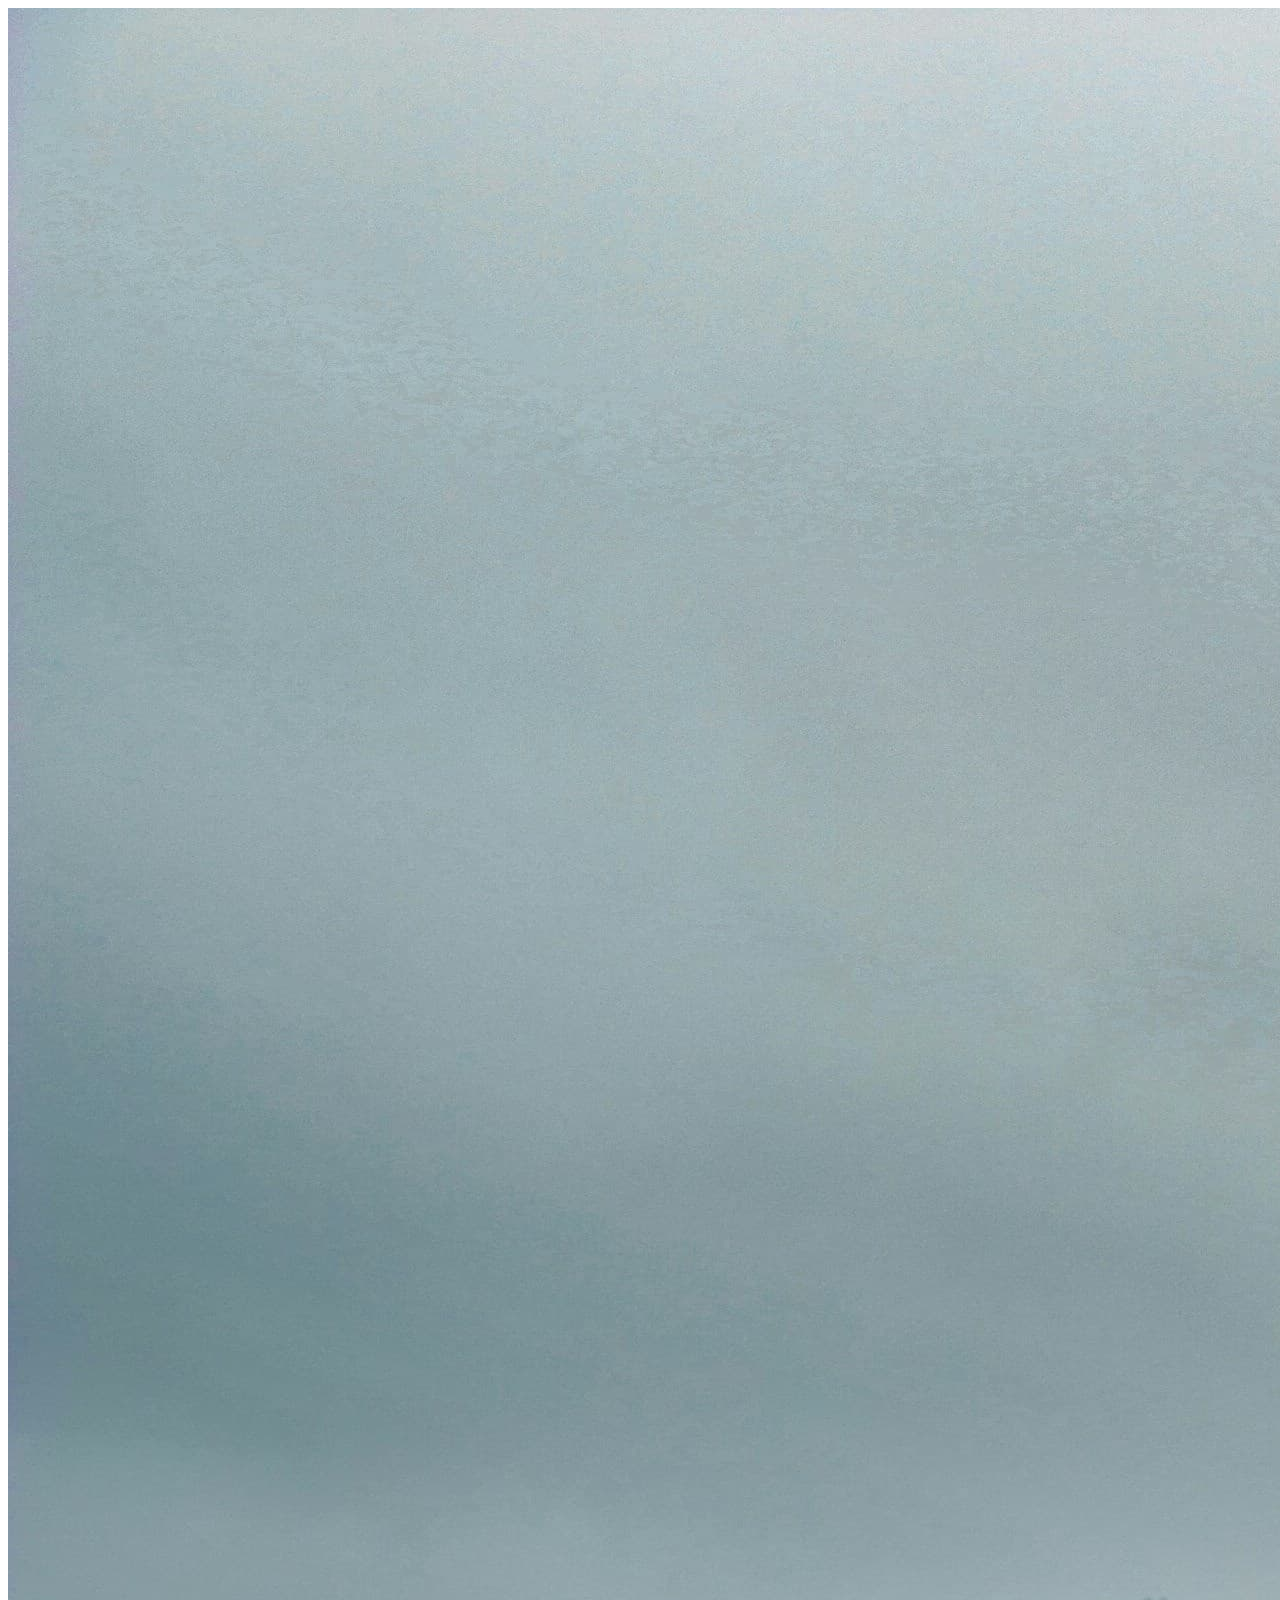
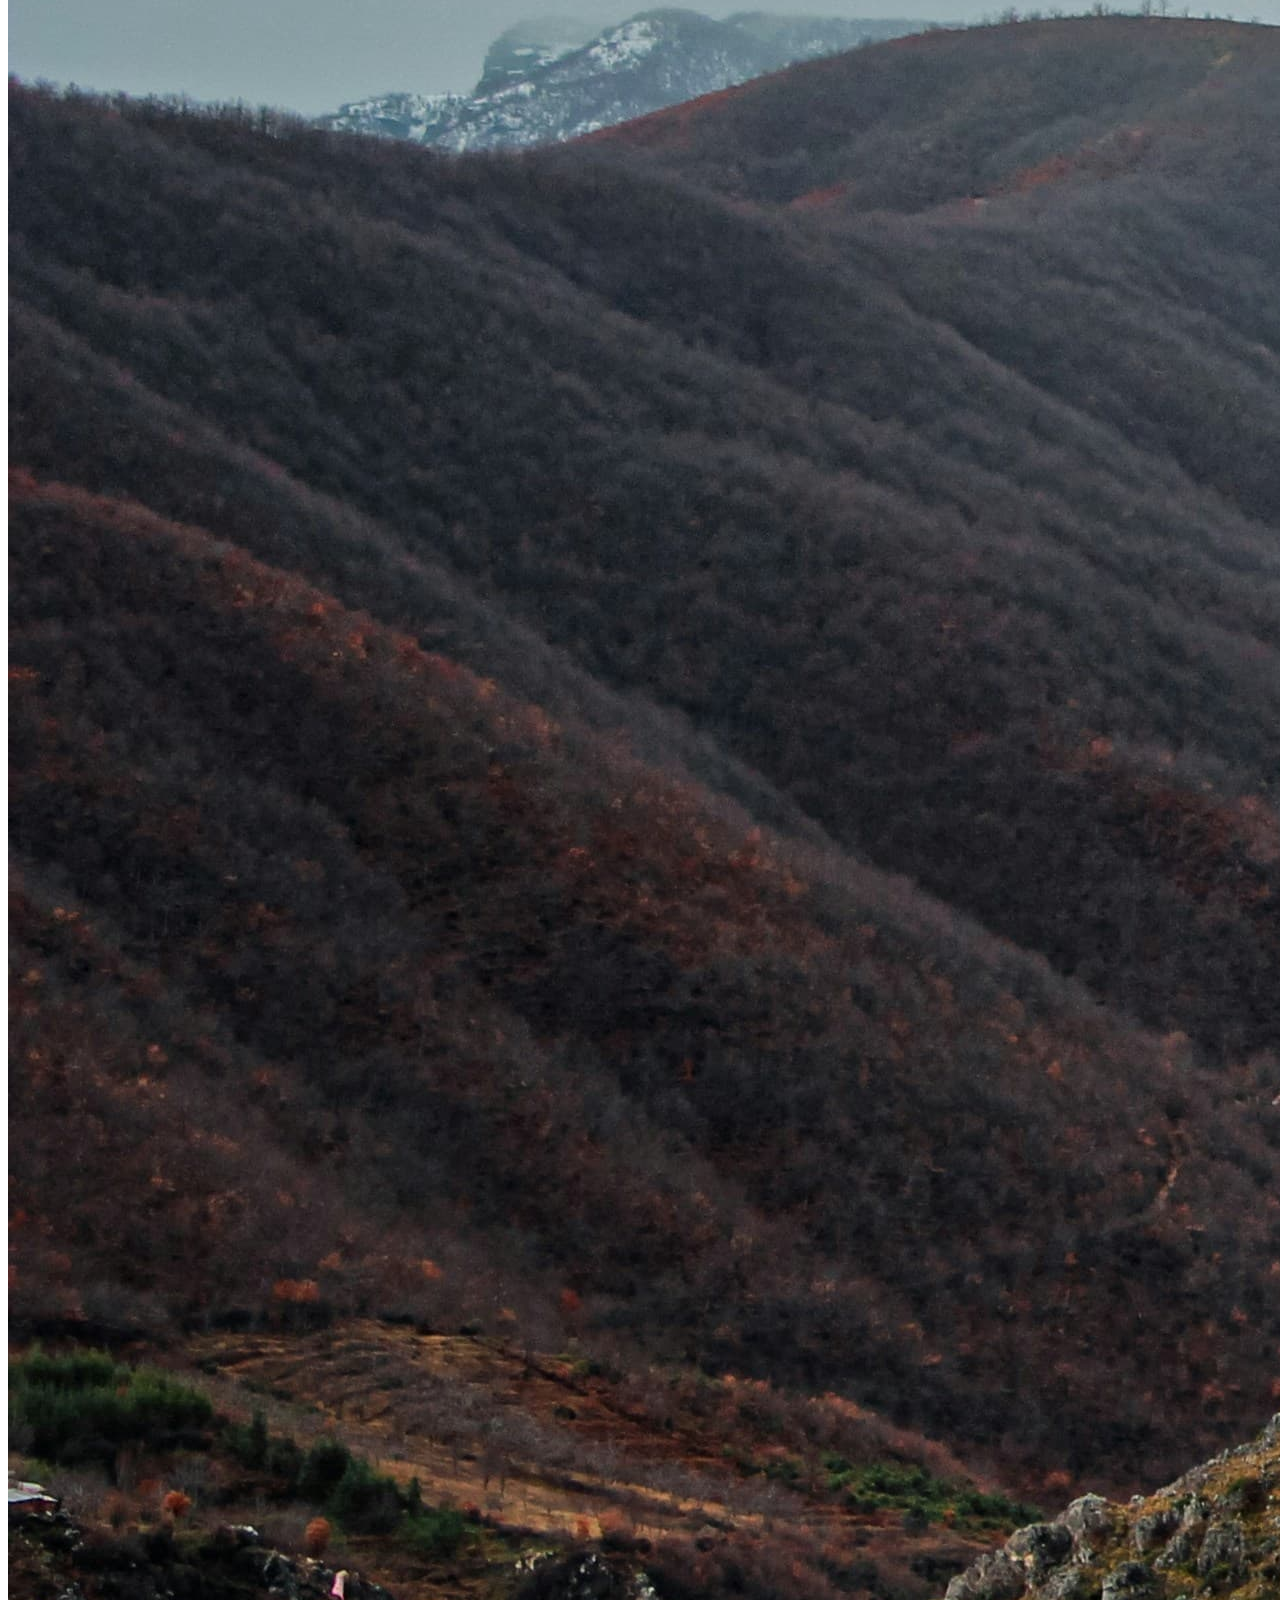
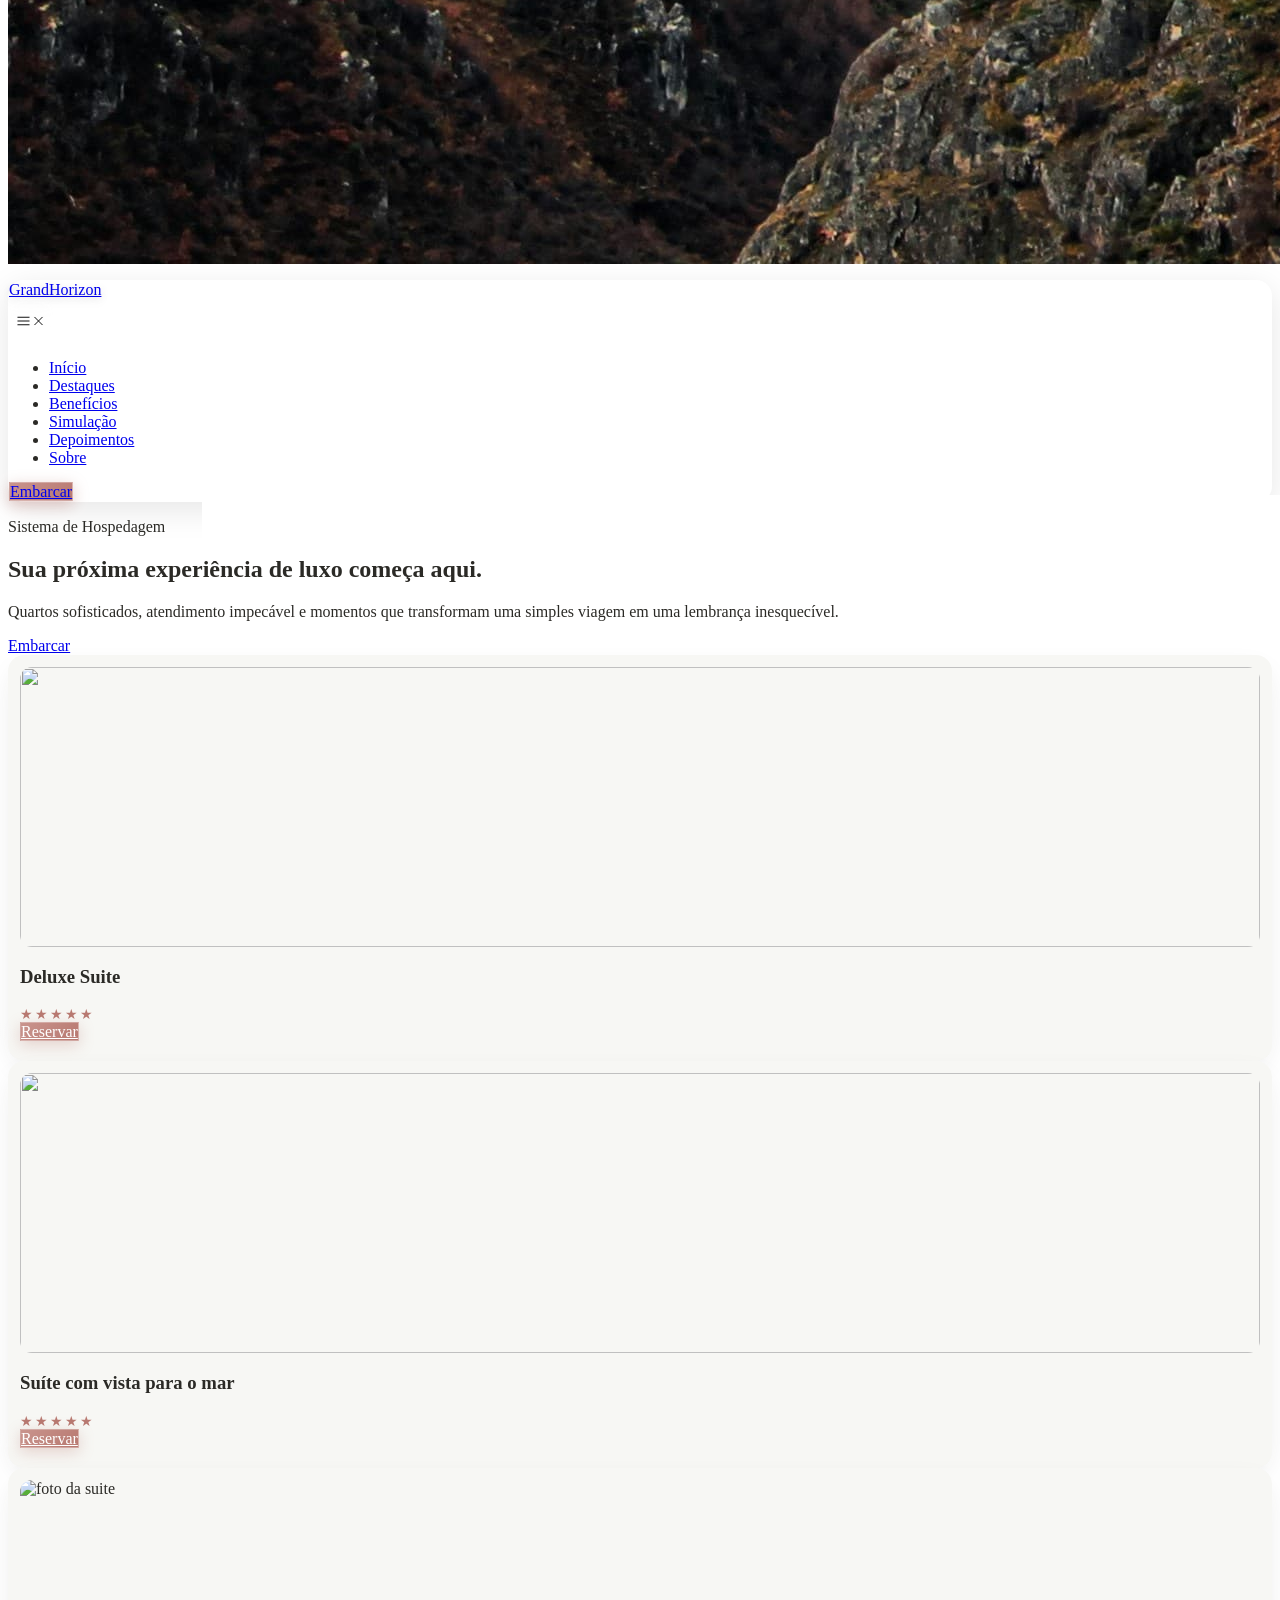
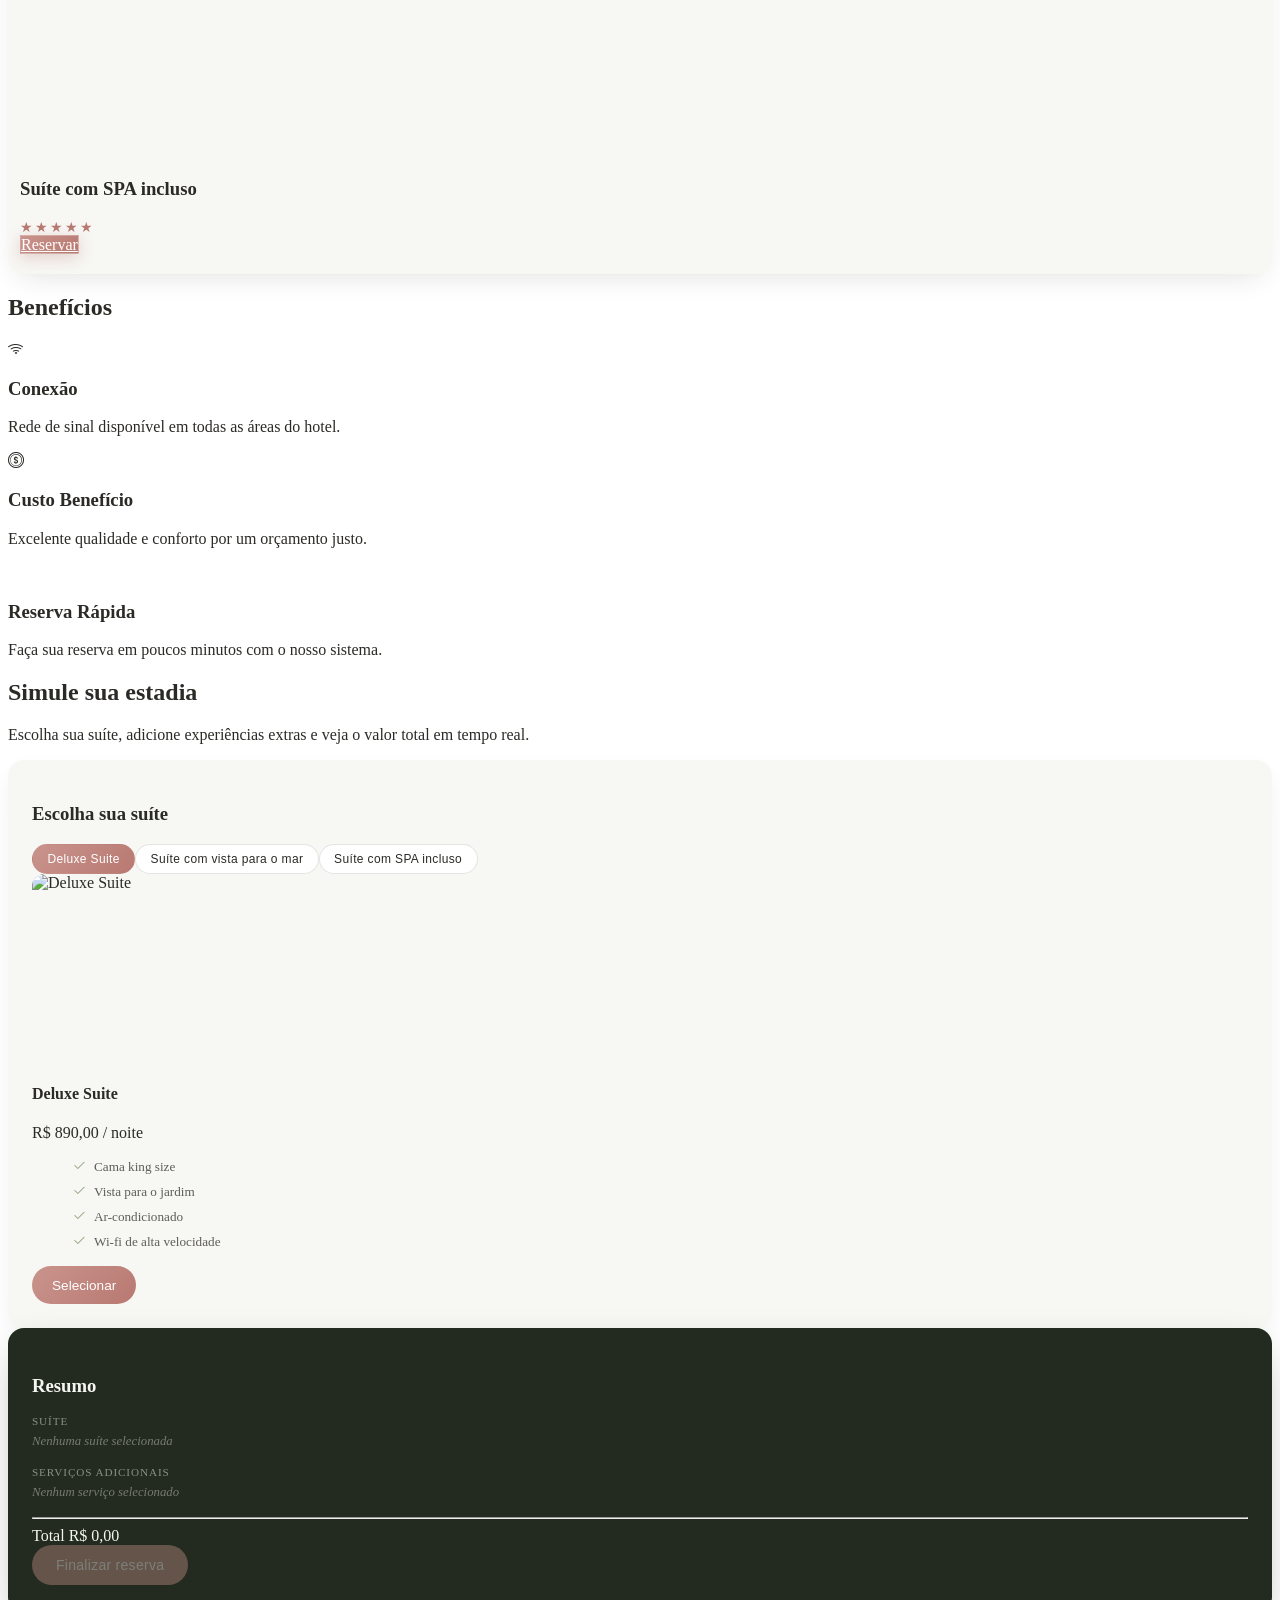
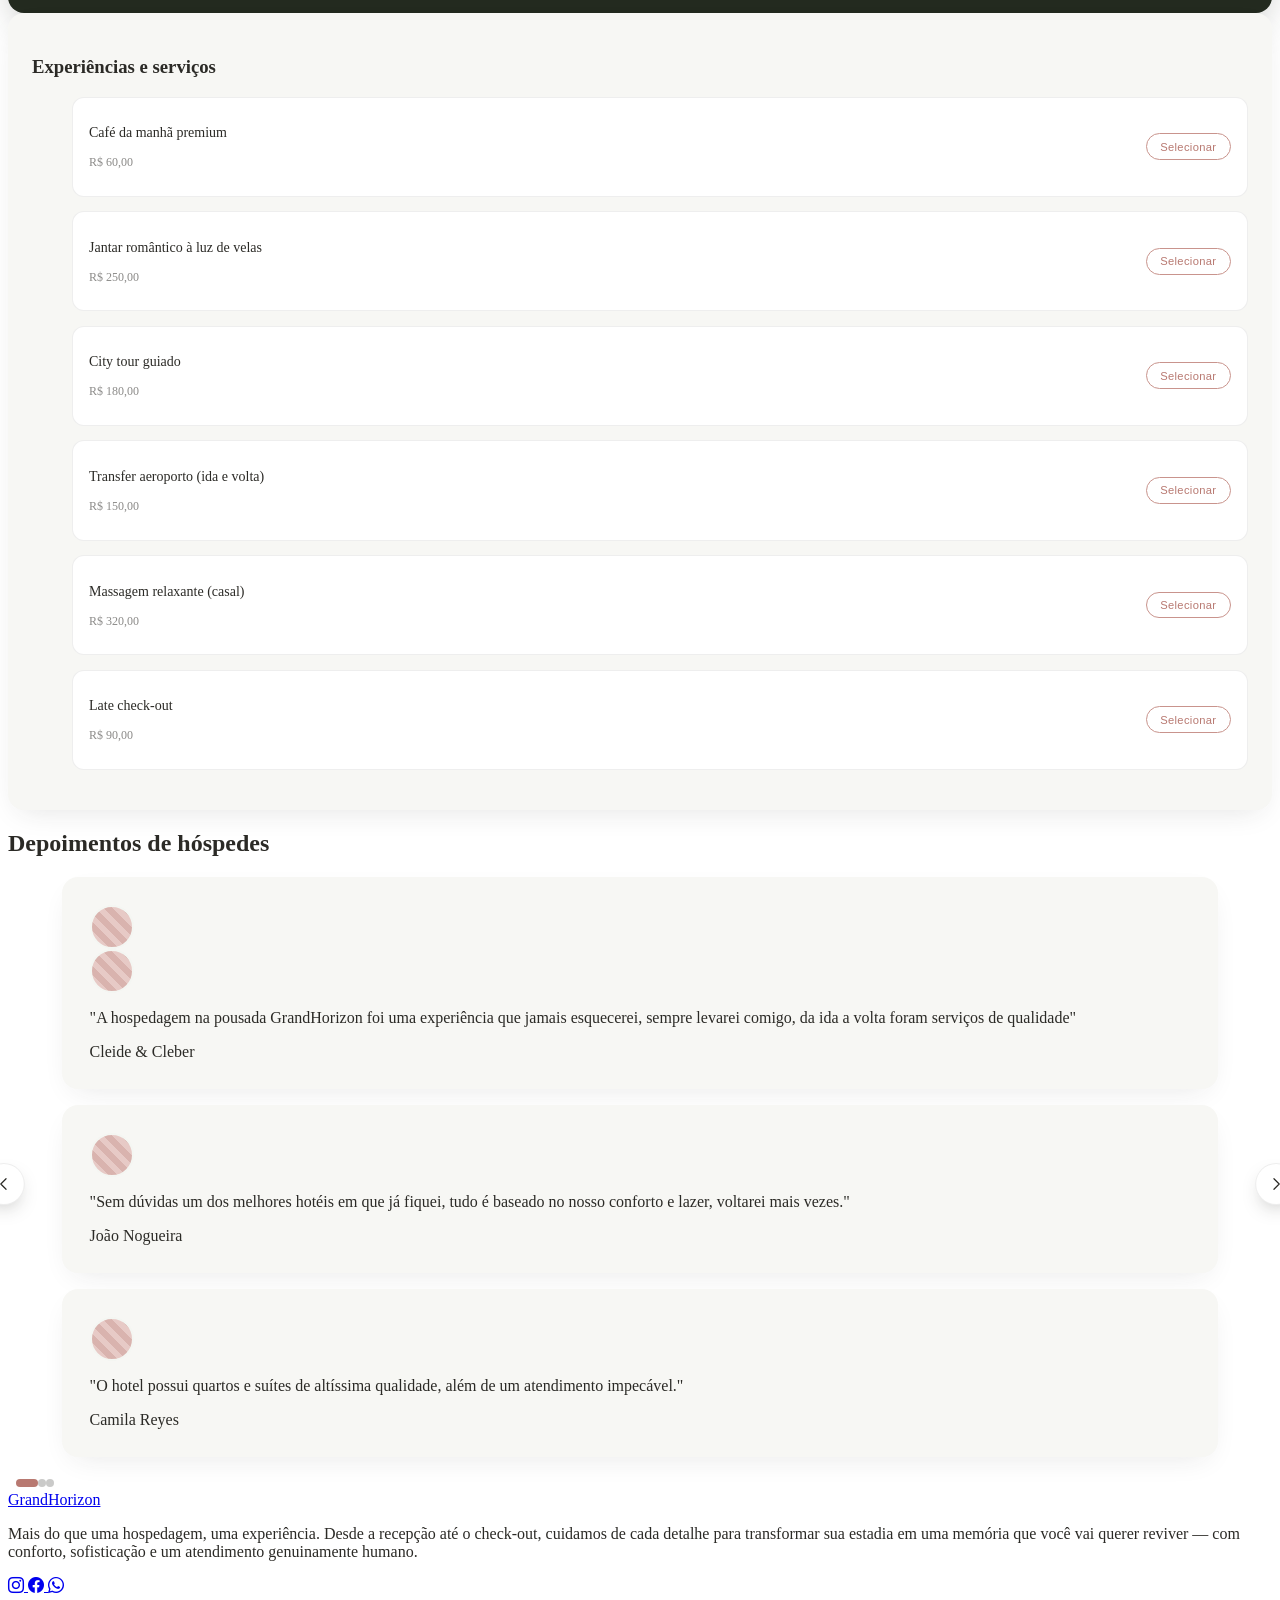
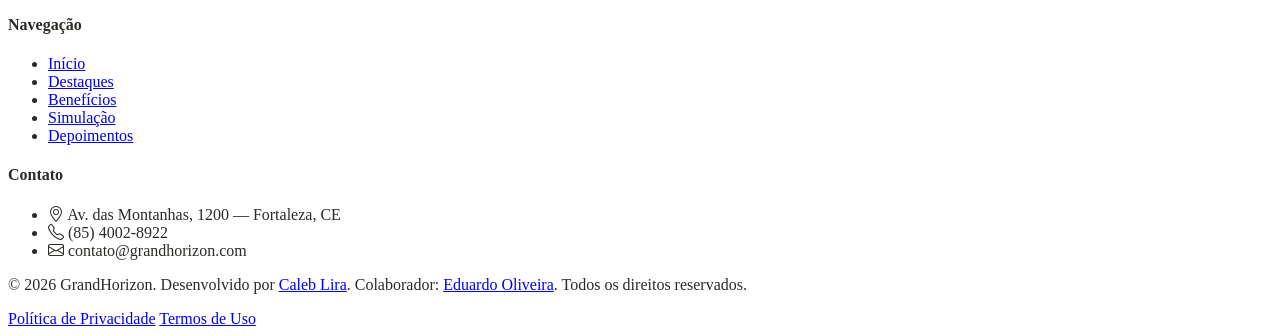
==== commit a44fe433: "créditos no footer" ====
--- a/src/index.html
+++ b/src/index.html
@@ -112,7 +112,7 @@
         <img src="https://images.unsplash.com/photo-1737517302831-e7b8a8eaa97c?q=80&w=870&auto=format&fit=crop&ixlib=rb-4.1.0&ixid=M3wxMjA3fDB8MHxwaG90by1wYWdlfHx8fGVufDB8fHx8fA%3D%3D" alt="">
         <h3 class="font-serif text-2xl mt-4 text-center">Deluxe Suite</h3>
         <div class="stars text-center" aria-label="4 de 5 estrelas">★★★★★</div>
-        <a href="pages/deluxe.html" class="room-cta mt-4 w-full inline-block text-center text-sm px-6 py-2.5 rounded-full transition-all duration-300">
+        <a href="pages/deluxe.html" target="_blank" class="room-cta mt-4 w-full inline-block text-center text-sm px-6 py-2.5 rounded-full transition-all duration-300">
           Reservar
         </a>
       </article>
@@ -121,7 +121,7 @@
         <img src="https://plus.unsplash.com/premium_photo-1661962688308-2b00b88b9765?q=80&w=774&auto=format&fit=crop&ixlib=rb-4.1.0&ixid=M3wxMjA3fDB8MHxwaG90by1wYWdlfHx8fGVufDB8fHx8fA%3D%3D" alt="">
         <h3 class="font-serif text-2xl mt-4 text-center">Suíte com vista para o mar</h3>
         <div class="stars text-center" aria-label="4 de 5 estrelas">★★★★★</div>
-        <a href="pages/ocean-view.html" class="room-cta mt-4 w-full inline-block text-center text-sm px-6 py-2.5 rounded-full transition-all duration-300">
+        <a href="pages/ocean-view.html" target="_blank" class="room-cta mt-4 w-full inline-block text-center text-sm px-6 py-2.5 rounded-full transition-all duration-300">
           Reservar
         </a>
       </article>
@@ -130,7 +130,7 @@
         <img src="https://plus.unsplash.com/premium_photo-1661875135365-16aab794632f?q=80&w=653&auto=format&fit=crop&ixlib=rb-4.1.0&ixid=M3wxMjA3fDB8MHxwaG90by1wYWdlfHx8fGVufDB8fHx8fA%3D%3D" alt="foto da suite">
         <h3 class="font-serif text-2xl mt-4 text-center">Suíte com SPA incluso</h3>
         <div class="stars text-center" aria-label="4 de 5 estrelas">★★★★★</div>
-        <a href="pages/spa-suite.html" class="room-cta mt-4 w-full inline-block text-center text-sm px-6 py-2.5 rounded-full transition-all duration-300">
+        <a href="pages/spa-suite.html" target="_blank" class="room-cta mt-4 w-full inline-block text-center text-sm px-6 py-2.5 rounded-full transition-all duration-300">
           Reservar
         </a>
       </article>
@@ -354,7 +354,7 @@
       </div>
 
       <div class="flex flex-col md:flex-row items-center justify-between gap-4 pt-8 text-xs text-sage-100/50">
-        <p>&copy; <span id="footer-year"></span> GrandHorizon. Desenvolvido por <a href="https://github.com/calebsv" class="text-white">Caleb Lira</a>. Todos os direitos reservados.</p>
+        <p>&copy; <span id="footer-year"></span> GrandHorizon. Desenvolvido por <a href="https://github.com/calebsv" class="text-white">Caleb Lira</a>. Colaborador: <a href="https://github.com/EduardoOliveiraSlv" class="text-white">Eduardo Oliveira</a>. Todos os direitos reservados.</p>
         <div class="flex gap-6">
           <a href="#" class="hover:text-sage-100 transition-colors">Política de Privacidade</a>
           <a href="#" class="hover:text-sage-100 transition-colors">Termos de Uso</a>
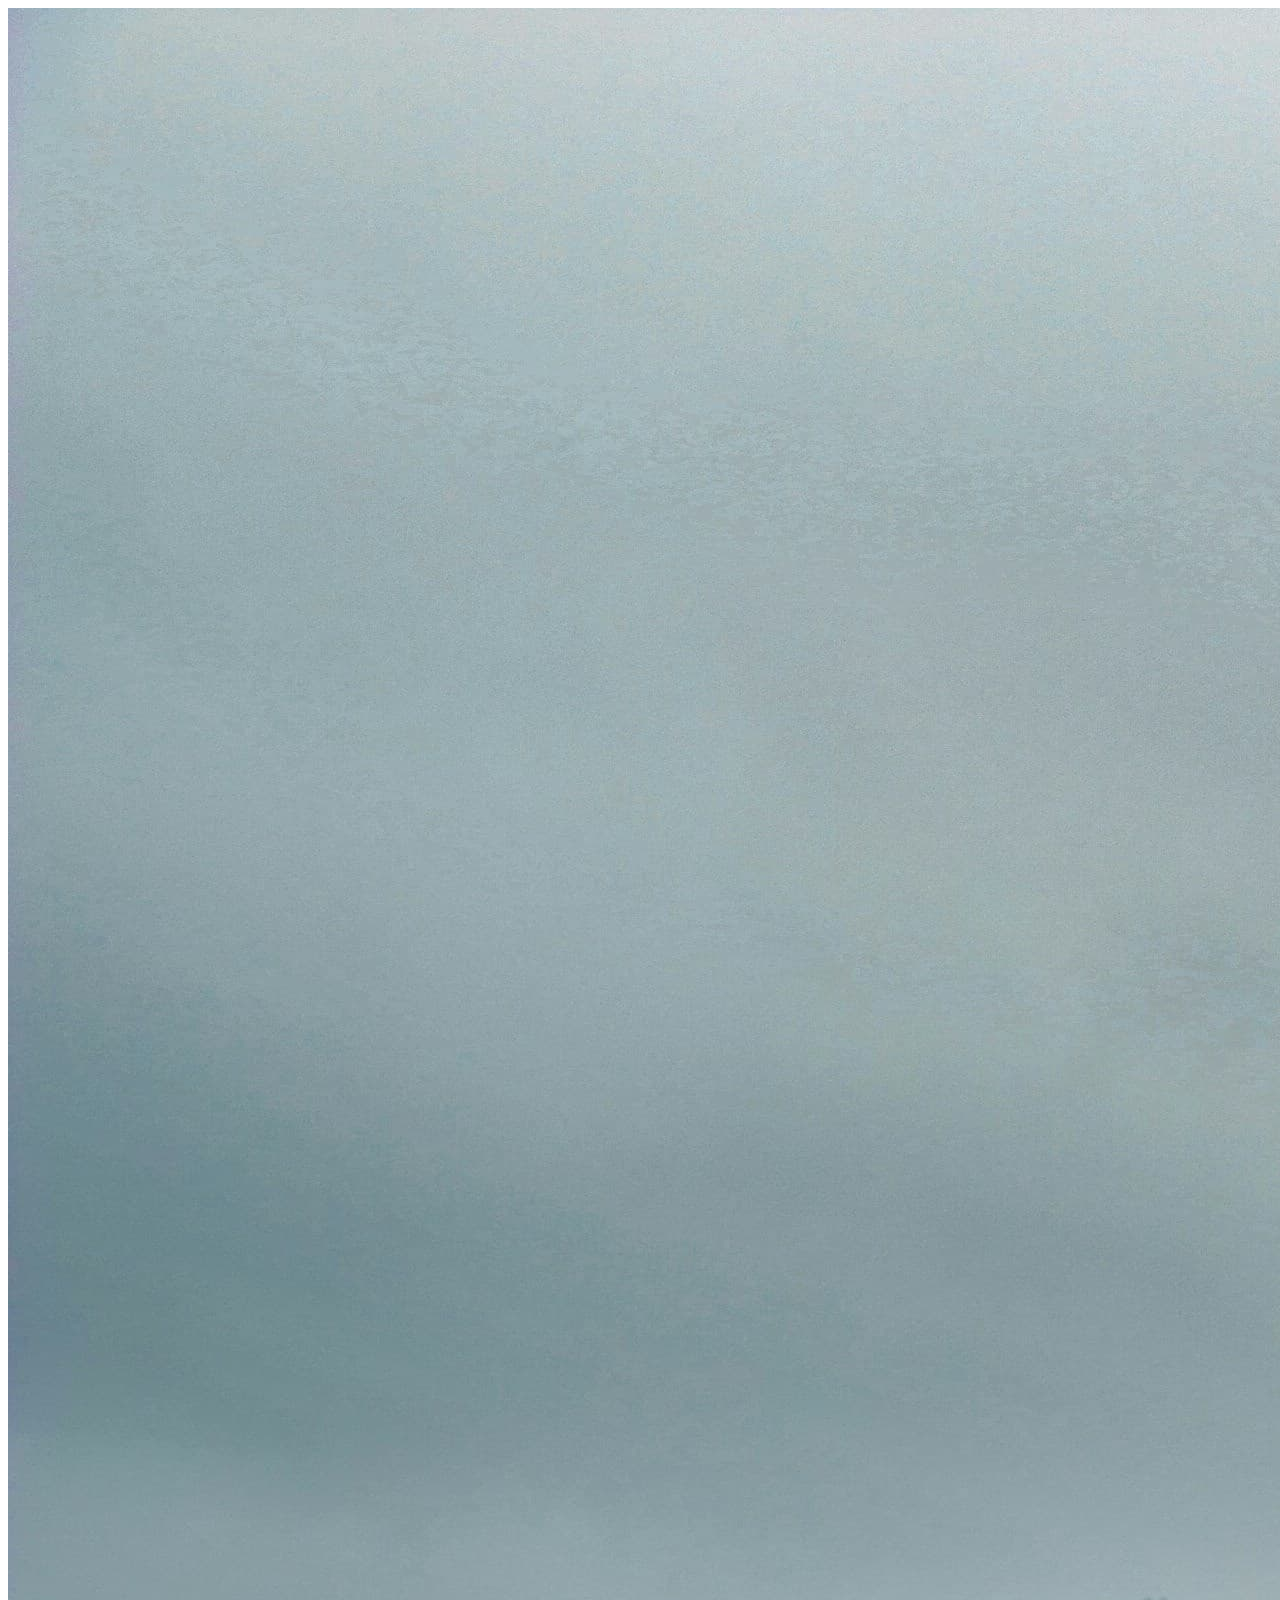
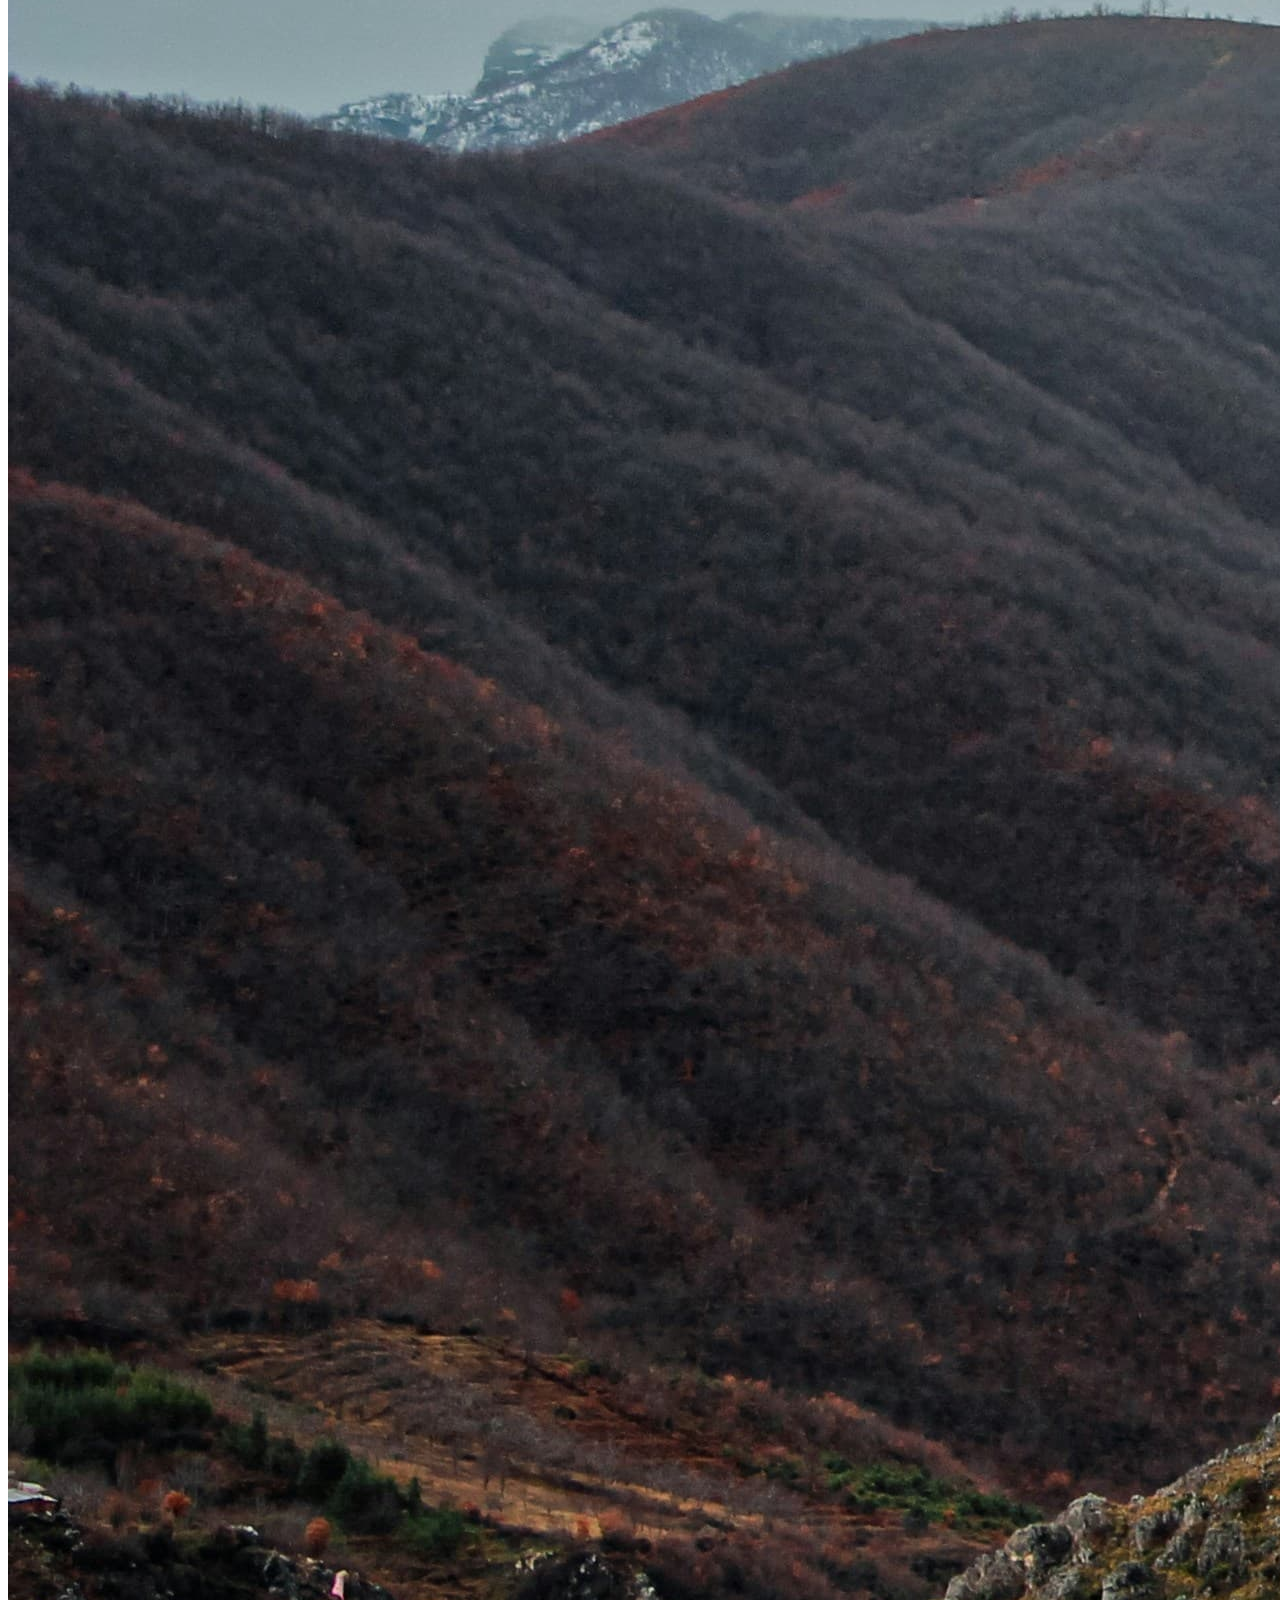
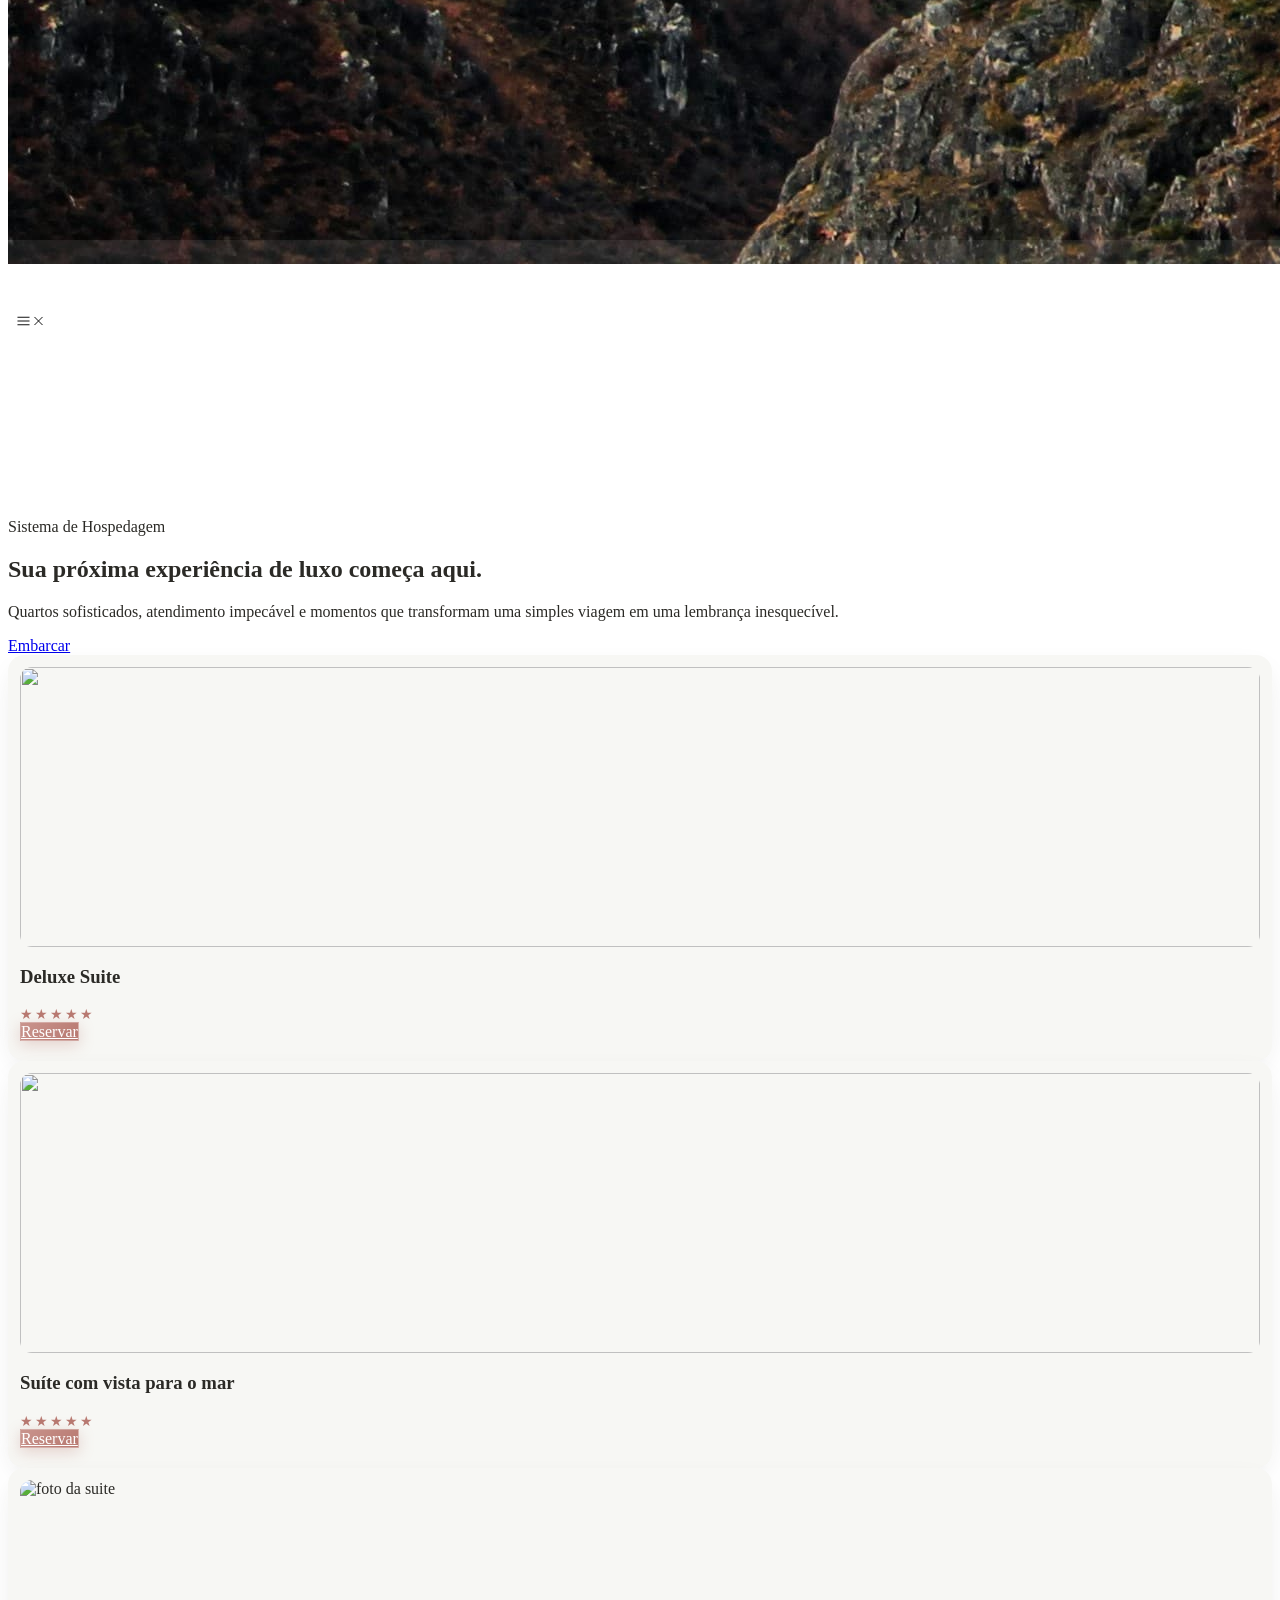
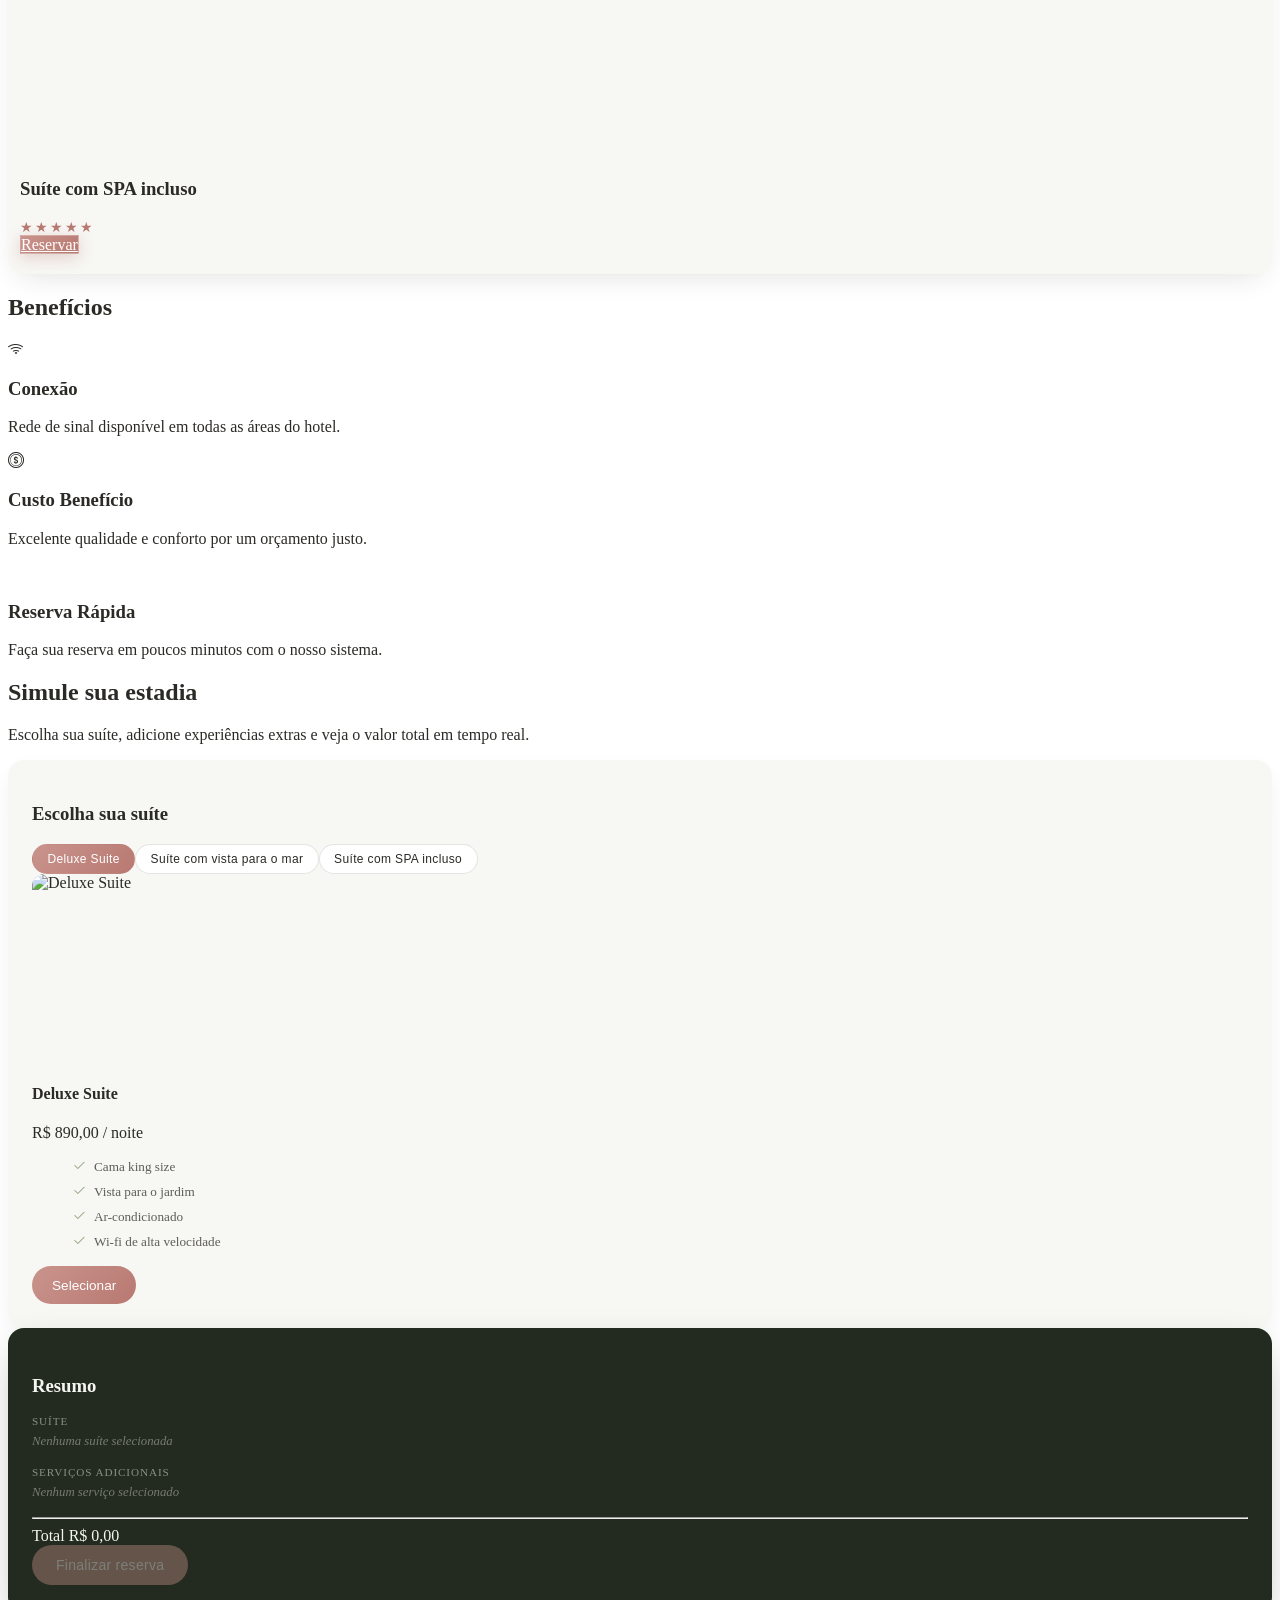
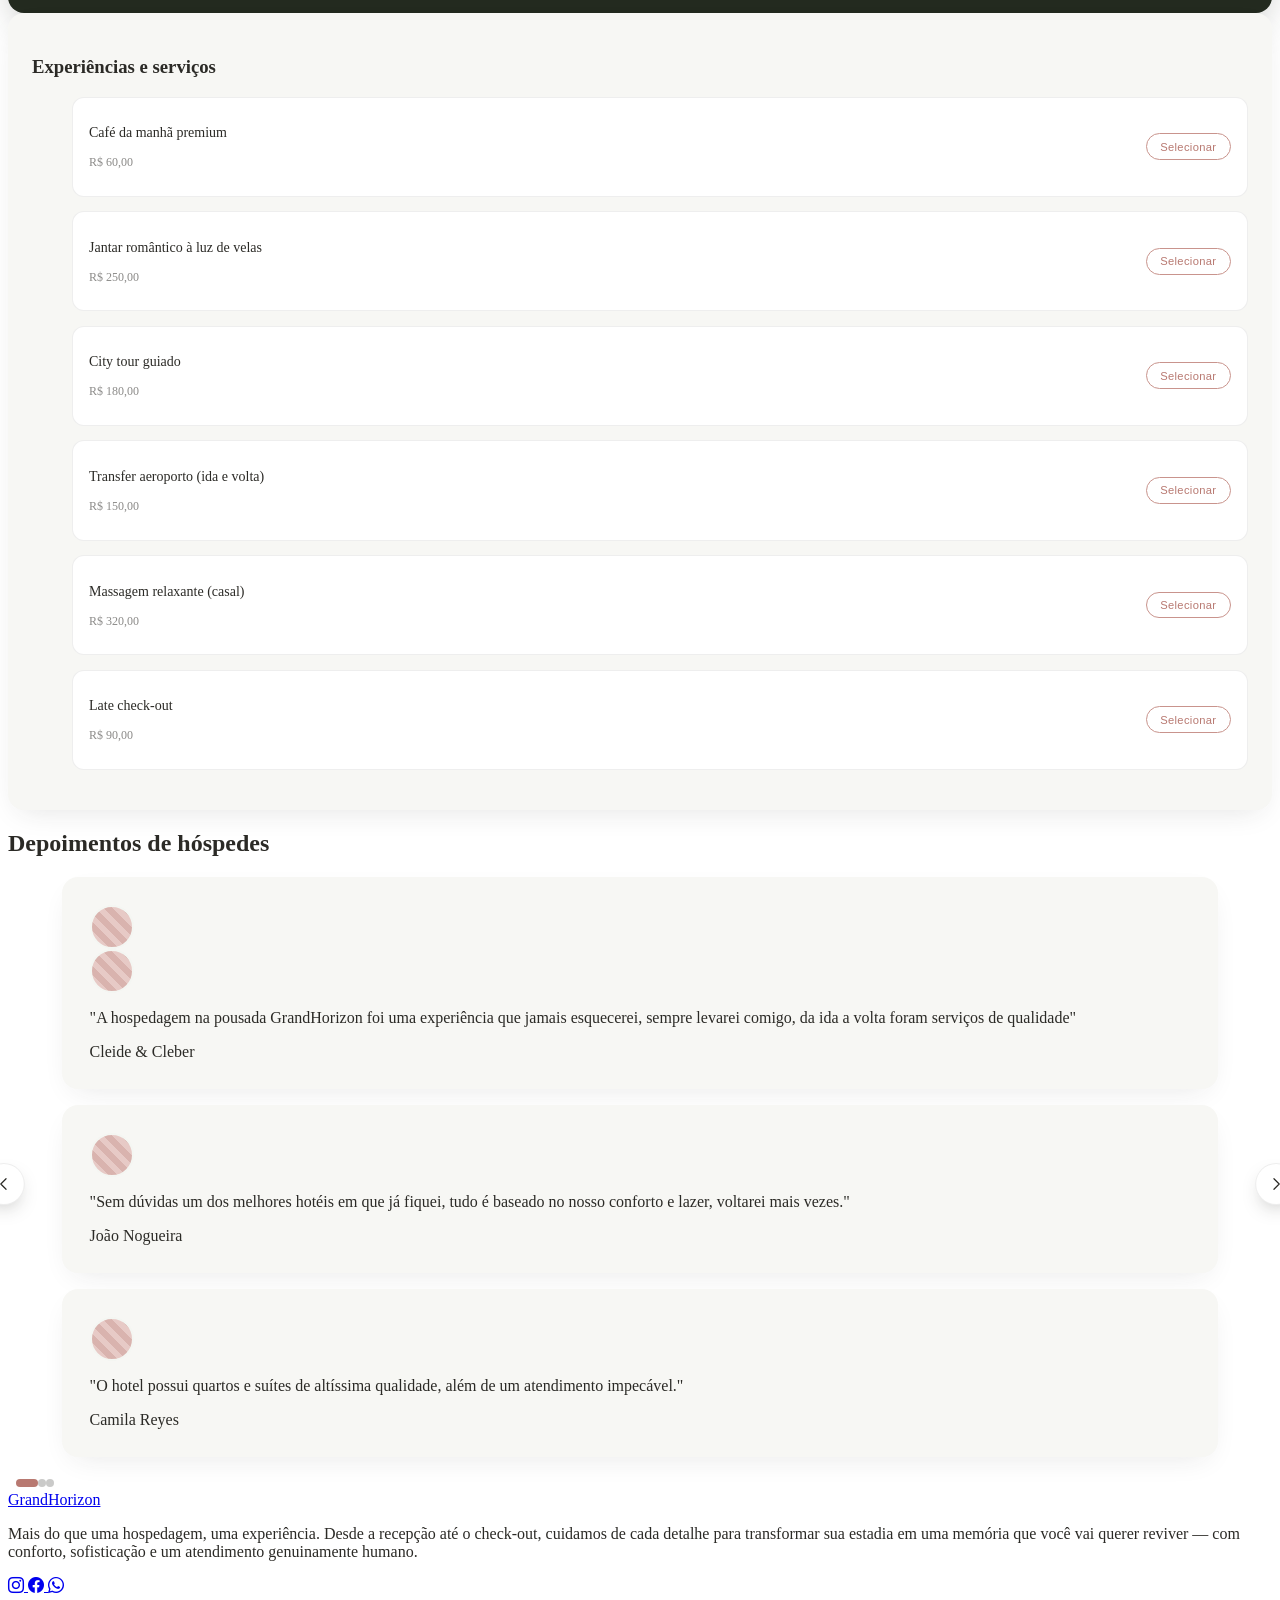
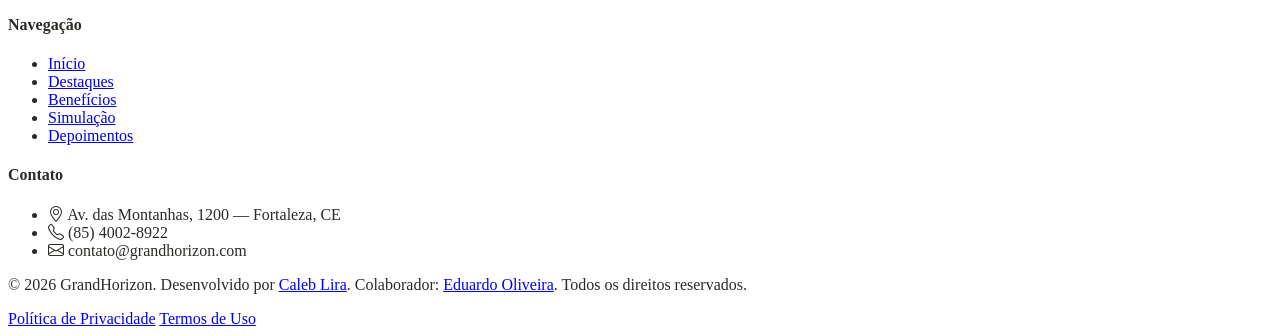
==== commit fcdfe2ff: "Ajustes finais" ====
--- a/src/index.html
+++ b/src/index.html
@@ -78,7 +78,7 @@
         </a>
       </nav>
 
-      <ul id="mobile-menu" class="mobile-menu hidden md:hidden flex-col gap-4 px-6 pb-6 text-white/90 text-sm">
+      <ul id="mobile-menu" class="mobile-menu hidden md:hidden flex-col gap-4 text-white/90 text-sm">
         <li><a href="#home" class="mobile-nav-link">Início</a></li>
         <li><a href="#tracking" class="mobile-nav-link">Destaques</a></li>
         <li><a href="#bene" class="mobile-nav-link">Benefícios</a></li>
--- a/src/style.css
+++ b/src/style.css
@@ -341,8 +341,8 @@
   backdrop-filter: blur(25px);
   -webkit-backdrop-filter: blur(25px);
   border: 1px solid rgba(255, 255, 255, 0.15);
-  border-radius: 1rem;
-  margin: 1rem 1.5rem 0;
+  border-radius: 0 0 1rem 1rem;
+  margin: 0 1.5rem;
   padding: 1.5rem;
   display: none;
 }
@@ -373,6 +373,8 @@
   transition: all 0.3s cubic-bezier(0.4, 0, 0.2, 1);
   border-radius: 0.5rem;
   margin-bottom: 0.25rem;
+  opacity: 0;
+  transform: translateX(-15px);
 }
 
 .mobile-menu:not(.hidden) .mobile-nav-link {
@@ -414,6 +416,7 @@
   margin-top: 0.5rem;
   transition: all 0.3s cubic-bezier(0.4, 0, 0.2, 1);
   text-align: center;
+  opacity: 0;
 }
 
 .mobile-menu .mobile-cta {
@@ -439,7 +442,7 @@
   }
 
   .mobile-menu {
-    margin: 1rem 1rem 0;
+    margin: 0 1.5rem;
   }
 }
 
